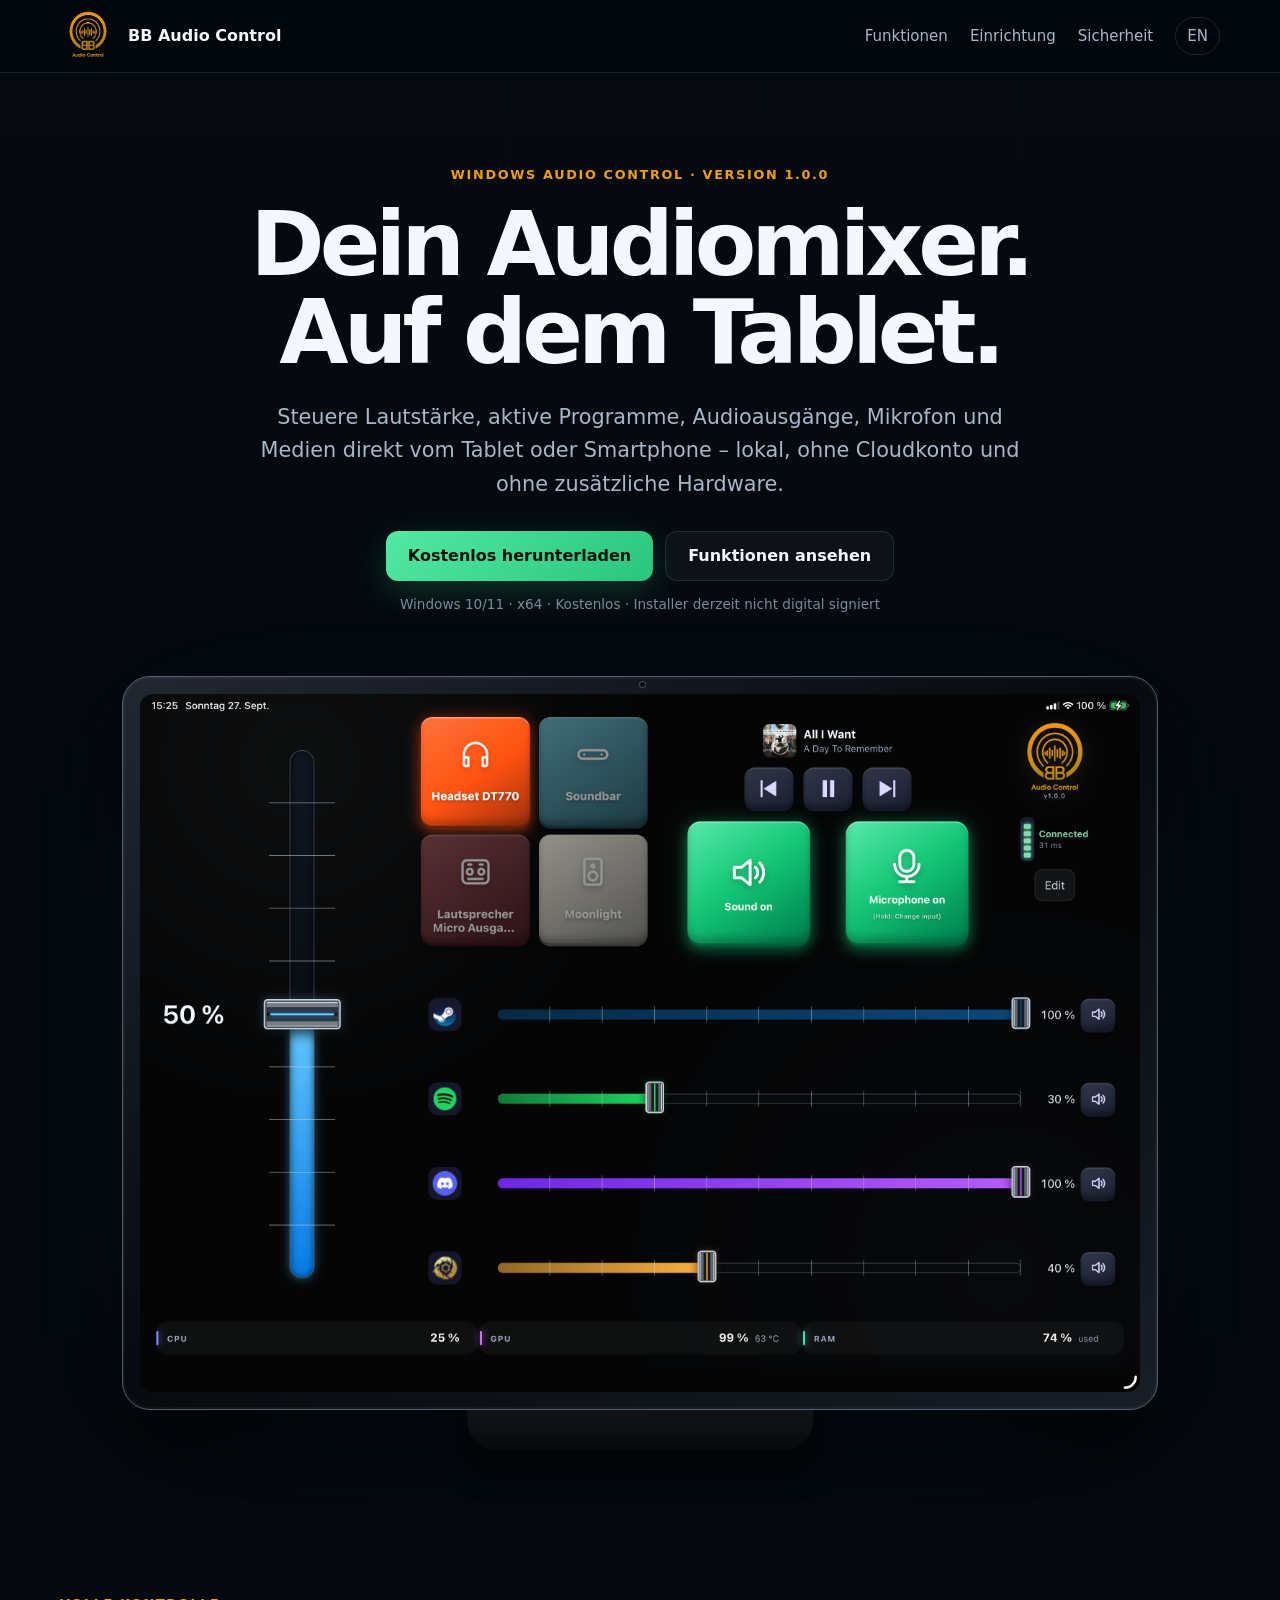
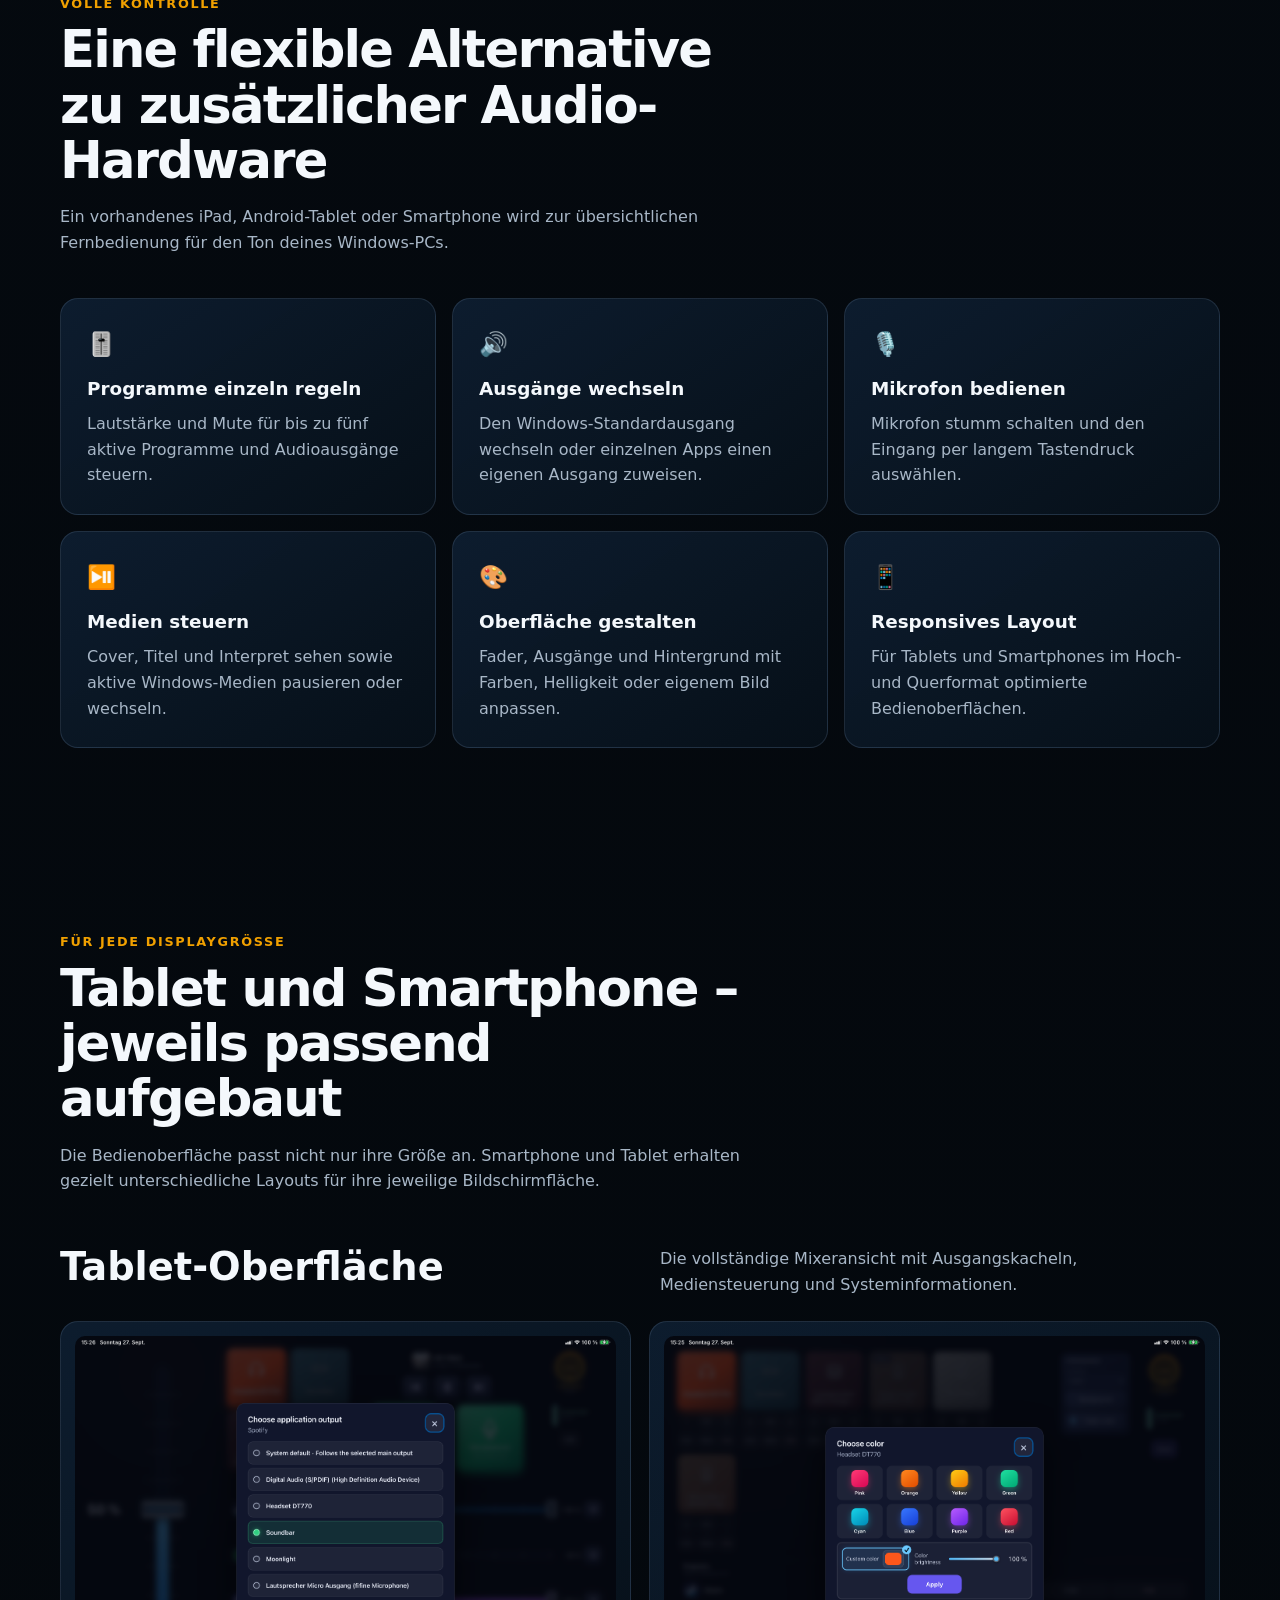
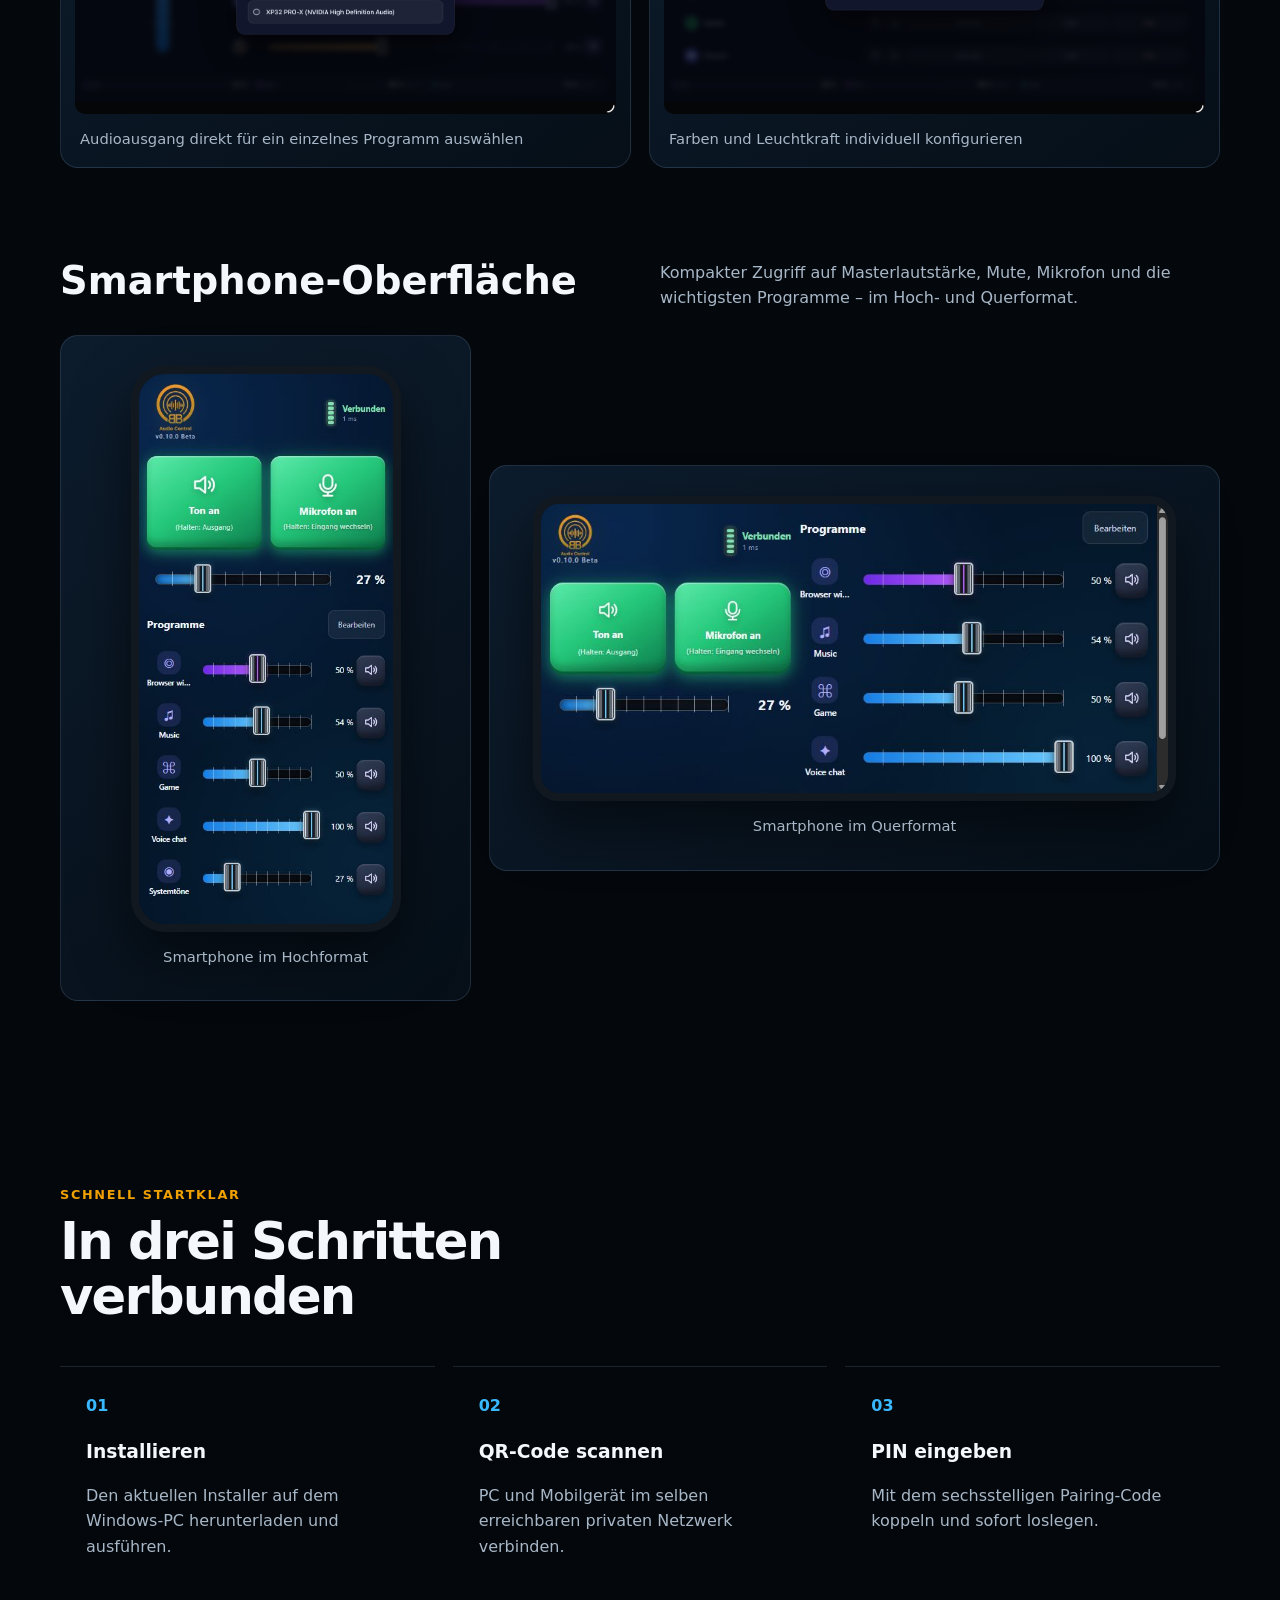
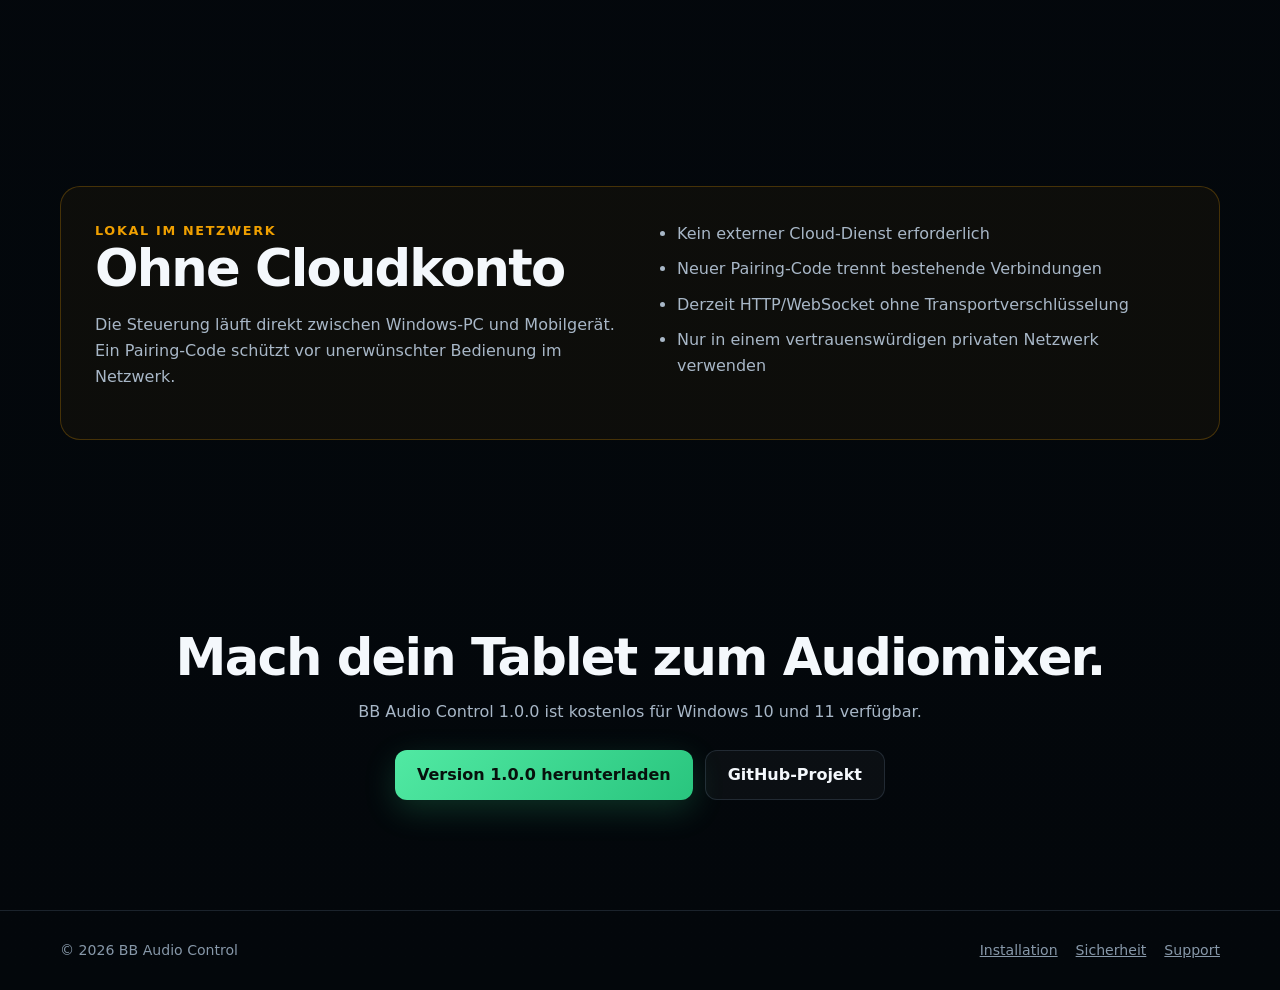
==== docs/index.html @ 9d0d14d2 "Add files via upload" ====
<!doctype html>
<html lang="de">
<head>
  <meta charset="utf-8">
  <meta name="viewport" content="width=device-width, initial-scale=1">
  <title>BB Audio Control – Windows Audio-Mixer für Tablet & Smartphone</title>
  <meta name="description" content="BB Audio Control macht Tablet und Smartphone zum lokalen Windows-Audiomixer: Lautstärke, Programme, Audioausgänge, Mikrofon und Medien steuern.">
  <meta name="theme-color" content="#03070b">
  <link rel="canonical" href="https://macson17.github.io/BB-Audio-Control/">
  <link rel="alternate" hreflang="de" href="https://macson17.github.io/BB-Audio-Control/">
  <link rel="alternate" hreflang="en" href="https://macson17.github.io/BB-Audio-Control/en/">
  <link rel="stylesheet" href="styles.css">
  <link rel="icon" href="assets/logo.png">
  <meta property="og:title" content="BB Audio Control">
  <meta property="og:description" content="Dein Windows-Audiomischpult auf Tablet und Smartphone.">
  <meta property="og:type" content="website">
  <meta property="og:url" content="https://macson17.github.io/BB-Audio-Control/">
  <meta property="og:image" content="https://macson17.github.io/BB-Audio-Control/assets/dashboard.png">
  <script type="application/ld+json">{"@context":"https://schema.org","@type":"SoftwareApplication","name":"BB Audio Control","applicationCategory":"MultimediaApplication","operatingSystem":"Windows 10, Windows 11","softwareVersion":"1.0.0","downloadUrl":"https://github.com/macson17/BB-Audio-Control/releases/tag/v1.0.0","image":"https://macson17.github.io/BB-Audio-Control/assets/dashboard.png","description":"Lokaler Windows-Audiomixer für Tablet und Smartphone.","offers":{"@type":"Offer","price":"0","priceCurrency":"EUR"}}</script>
</head>
<body>
  <header class="site-header"><div class="wrap nav">
    <a class="brand" href="#top"><img src="assets/logo.png" alt=""><span>BB Audio Control</span></a>
    <nav class="nav-links" aria-label="Hauptnavigation"><a href="#funktionen">Funktionen</a><a href="#start">Einrichtung</a><a href="#sicherheit">Sicherheit</a><a href="en/" class="language" lang="en">EN</a></nav>
  </div></header>
  <main id="top">
    <section class="hero"><div class="wrap">
      <div class="eyebrow">Windows Audio Control · Version 1.0.0</div>
      <h1>Dein Audiomixer. Auf dem Tablet.</h1>
      <p class="lead">Steuere Lautstärke, aktive Programme, Audioausgänge, Mikrofon und Medien direkt vom Tablet oder Smartphone – lokal, ohne Cloudkonto und ohne zusätzliche Hardware.</p>
      <div class="actions"><a class="button button-primary" href="https://github.com/macson17/BB-Audio-Control/releases/tag/v1.0.0">Kostenlos herunterladen</a><a class="button button-secondary" href="#funktionen">Funktionen ansehen</a></div>
      <p class="microcopy">Windows 10/11 · x64 · Kostenlos · Installer derzeit nicht digital signiert</p>
      <div class="hero-shot"><div class="tablet-frame"><img src="assets/dashboard.png" alt="BB Audio Control Dashboard auf einem Tablet" width="2778" height="1940"></div><div class="tablet-stand" aria-hidden="true"></div></div>
    </div></section>

    <section class="section" id="funktionen"><div class="wrap">
      <div class="section-head"><div class="eyebrow">Volle Kontrolle</div><h2>Eine flexible Alternative zu zusätzlicher Audio-Hardware</h2><p>Ein vorhandenes iPad, Android-Tablet oder Smartphone wird zur übersichtlichen Fernbedienung für den Ton deines Windows-PCs.</p></div>
      <div class="grid">
        <article class="card"><div class="icon">🎚️</div><h3>Programme einzeln regeln</h3><p>Lautstärke und Mute für bis zu fünf aktive Programme und Audioausgänge steuern.</p></article>
        <article class="card"><div class="icon">🔊</div><h3>Ausgänge wechseln</h3><p>Den Windows-Standardausgang wechseln oder einzelnen Apps einen eigenen Ausgang zuweisen.</p></article>
        <article class="card"><div class="icon">🎙️</div><h3>Mikrofon bedienen</h3><p>Mikrofon stumm schalten und den Eingang per langem Tastendruck auswählen.</p></article>
        <article class="card"><div class="icon">⏯️</div><h3>Medien steuern</h3><p>Cover, Titel und Interpret sehen sowie aktive Windows-Medien pausieren oder wechseln.</p></article>
        <article class="card"><div class="icon">🎨</div><h3>Oberfläche gestalten</h3><p>Fader, Ausgänge und Hintergrund mit Farben, Helligkeit oder eigenem Bild anpassen.</p></article>
        <article class="card"><div class="icon">📱</div><h3>Responsives Layout</h3><p>Für Tablets und Smartphones im Hoch- und Querformat optimierte Bedienoberflächen.</p></article>
      </div>
    </div></section>

    <section class="section" id="ansichten"><div class="wrap">
      <div class="section-head"><div class="eyebrow">Für jede Displaygröße</div><h2>Tablet und Smartphone – jeweils passend aufgebaut</h2><p>Die Bedienoberfläche passt nicht nur ihre Größe an. Smartphone und Tablet erhalten gezielt unterschiedliche Layouts für ihre jeweilige Bildschirmfläche.</p></div>
      <div class="device-section">
        <div class="device-heading"><h3>Tablet-Oberfläche</h3><p>Die vollständige Mixeransicht mit Ausgangskacheln, Mediensteuerung und Systeminformationen.</p></div>
        <div class="device-gallery">
          <figure class="device-card"><img src="assets/app-output.png" alt="Audioausgang eines Programms in der Tablet-Oberfläche auswählen" loading="lazy"><figcaption>Audioausgang direkt für ein einzelnes Programm auswählen</figcaption></figure>
          <figure class="device-card"><img src="assets/color-picker.png" alt="Farben in der Tablet-Oberfläche anpassen" loading="lazy"><figcaption>Farben und Leuchtkraft individuell konfigurieren</figcaption></figure>
        </div>
      </div>
      <div class="device-section">
        <div class="device-heading"><h3>Smartphone-Oberfläche</h3><p>Kompakter Zugriff auf Masterlautstärke, Mute, Mikrofon und die wichtigsten Programme – im Hoch- und Querformat.</p></div>
        <div class="device-gallery phone-gallery">
          <figure class="device-card phone-device"><img src="assets/phone.png" alt="BB Audio Control auf einem Smartphone im Hochformat" loading="lazy"><figcaption>Smartphone im Hochformat</figcaption></figure>
          <figure class="device-card phone-device landscape"><img src="assets/phone-landscape.png" alt="BB Audio Control auf einem Smartphone im Querformat" loading="lazy"><figcaption>Smartphone im Querformat</figcaption></figure>
        </div>
      </div>
    </div></section>

    <section class="section" id="start"><div class="wrap">
      <div class="section-head"><div class="eyebrow">Schnell startklar</div><h2>In drei Schritten verbunden</h2></div>
      <div class="steps">
        <article class="step"><h3>Installieren</h3><p>Den aktuellen Installer auf dem Windows-PC herunterladen und ausführen.</p></article>
        <article class="step"><h3>QR-Code scannen</h3><p>PC und Mobilgerät im selben erreichbaren privaten Netzwerk verbinden.</p></article>
        <article class="step"><h3>PIN eingeben</h3><p>Mit dem sechsstelligen Pairing-Code koppeln und sofort loslegen.</p></article>
      </div>
    </div></section>

    <section class="section" id="sicherheit"><div class="wrap security">
      <div><div class="eyebrow">Lokal im Netzwerk</div><h2>Ohne Cloudkonto</h2><p>Die Steuerung läuft direkt zwischen Windows-PC und Mobilgerät. Ein Pairing-Code schützt vor unerwünschter Bedienung im Netzwerk.</p></div>
      <ul><li>Kein externer Cloud-Dienst erforderlich</li><li>Neuer Pairing-Code trennt bestehende Verbindungen</li><li>Derzeit HTTP/WebSocket ohne Transportverschlüsselung</li><li>Nur in einem vertrauenswürdigen privaten Netzwerk verwenden</li></ul>
    </div></section>

    <section class="cta"><div class="wrap"><h2>Mach dein Tablet zum Audiomixer.</h2><p>BB Audio Control 1.0.0 ist kostenlos für Windows 10 und 11 verfügbar.</p><div class="actions"><a class="button button-primary" href="https://github.com/macson17/BB-Audio-Control/releases/tag/v1.0.0">Version 1.0.0 herunterladen</a><a class="button button-secondary" href="https://github.com/macson17/BB-Audio-Control">GitHub-Projekt</a></div></div></section>
  </main>
  <footer><div class="wrap footer-row"><span>© 2026 BB Audio Control</span><div class="footer-links"><a href="https://github.com/macson17/BB-Audio-Control/blob/main/README-Installation-DE.md">Installation</a><a href="https://github.com/macson17/BB-Audio-Control/blob/main/SECURITY-DE.md">Sicherheit</a><a href="https://github.com/macson17/BB-Audio-Control/issues">Support</a></div></div></footer>
</body>
</html>
---- docs/styles.css ----
:root {
  color-scheme: dark;
  --bg: #03070b;
  --surface: #09131f;
  --surface-2: #0d1b2c;
  --line: rgba(148, 181, 214, .16);
  --text: #f4f8fc;
  --muted: #a8b7c7;
  --gold: #f0a000;
  --blue: #39b8ff;
  --green: #35d88c;
  --max: 1160px;
}

* { box-sizing: border-box; }
html { scroll-behavior: smooth; }
body {
  margin: 0;
  font-family: Inter, ui-sans-serif, system-ui, -apple-system, BlinkMacSystemFont, "Segoe UI", sans-serif;
  background:
    radial-gradient(circle at 50% -10%, rgba(24, 112, 178, .22), transparent 38rem),
    linear-gradient(180deg, #050a10 0%, var(--bg) 100%);
  color: var(--text);
  line-height: 1.6;
}
a { color: inherit; }
img { display: block; max-width: 100%; }
.wrap { width: min(var(--max), calc(100% - 40px)); margin: auto; }

.site-header {
  position: sticky;
  top: 0;
  z-index: 10;
  border-bottom: 1px solid var(--line);
  background: rgba(3, 7, 11, .86);
  backdrop-filter: blur(18px);
}
.nav { min-height: 72px; display: flex; align-items: center; justify-content: space-between; gap: 24px; }
.brand { display: inline-flex; align-items: center; gap: 12px; text-decoration: none; font-weight: 800; }
.brand img { width: 56px; height: 56px; object-fit: contain; }
.nav-links { display: flex; align-items: center; gap: 22px; }
.nav-links a { color: var(--muted); text-decoration: none; font-size: .94rem; }
.nav-links a:hover { color: var(--text); }
.language { border: 1px solid var(--line); border-radius: 999px; padding: 6px 11px; }

.hero { padding: 92px 0 48px; text-align: center; overflow: hidden; }
.eyebrow { color: var(--gold); font-size: .8rem; font-weight: 800; letter-spacing: .13em; text-transform: uppercase; }
h1 { max-width: 900px; margin: 16px auto; font-size: clamp(2.7rem, 7vw, 5.8rem); line-height: .98; letter-spacing: -.055em; }
.lead { max-width: 760px; margin: 24px auto 30px; color: var(--muted); font-size: clamp(1.08rem, 2vw, 1.3rem); }
.actions { display: flex; justify-content: center; flex-wrap: wrap; gap: 12px; }
.button { display: inline-flex; align-items: center; justify-content: center; min-height: 50px; padding: 0 22px; border-radius: 12px; text-decoration: none; font-weight: 750; }
.button-primary { color: #07110c; background: linear-gradient(135deg, #51e9a3, #29c57e); box-shadow: 0 10px 32px rgba(53, 216, 140, .2); }
.button-secondary { border: 1px solid var(--line); background: rgba(255,255,255,.035); }
.microcopy { margin: 13px 0 0; color: #788a9c; font-size: .85rem; }

.hero-shot { position: relative; margin: 60px auto 0; max-width: 1080px; padding: 0 22px 44px; }
.hero-shot::before { content: ""; position: absolute; inset: 15% 10%; background: rgba(32, 157, 255, .24); filter: blur(80px); }
.tablet-frame {
  position: relative;
  z-index: 1;
  padding: 17px;
  border: 1px solid #526070;
  border-radius: 28px;
  background: linear-gradient(145deg, #202832, #070a0e 48%, #171e26);
  box-shadow: 0 38px 85px rgba(0,0,0,.62), inset 0 0 0 2px rgba(255,255,255,.035);
}
.tablet-frame::before {
  content: "";
  position: absolute;
  top: 5px;
  left: 50%;
  width: 5px;
  height: 5px;
  border-radius: 50%;
  background: #0a0d11;
  box-shadow: 0 0 0 1px rgba(104,130,155,.5);
}
.tablet-frame img { width: 100%; height: auto; border-radius: 13px; }
.tablet-stand {
  position: absolute;
  z-index: 0;
  left: 50%;
  bottom: 4px;
  width: 32%;
  height: 48px;
  transform: translateX(-50%);
  border-radius: 8px 8px 30px 30px;
  background: linear-gradient(180deg, #252d36, #090c10);
  box-shadow: 0 18px 30px rgba(0,0,0,.5);
}

.section { padding: 92px 0; }
.section-head { max-width: 720px; margin-bottom: 42px; }
h2 { margin: 8px 0 14px; font-size: clamp(2rem, 4vw, 3.3rem); line-height: 1.08; letter-spacing: -.035em; }
.section-head p, .card p, .security p, .steps p { color: var(--muted); }
.grid { display: grid; grid-template-columns: repeat(3, 1fr); gap: 16px; }
.card { padding: 26px; border: 1px solid var(--line); border-radius: 18px; background: linear-gradient(145deg, rgba(15,32,52,.85), rgba(7,16,26,.88)); }
.card h3 { margin: 12px 0 8px; font-size: 1.15rem; }
.card p { margin: 0; }
.icon { font-size: 1.45rem; }

.device-section + .device-section { margin-top: 82px; }
.device-heading { display: flex; align-items: end; justify-content: space-between; gap: 24px; margin-bottom: 24px; }
.device-heading h3 { margin: 0; font-size: clamp(1.6rem, 3vw, 2.4rem); }
.device-heading p { max-width: 560px; margin: 0; color: var(--muted); }
.device-gallery { display: grid; grid-template-columns: repeat(2, 1fr); gap: 18px; }
.device-card { margin: 0; padding: 14px; border: 1px solid var(--line); border-radius: 18px; background: linear-gradient(145deg, rgba(15,32,52,.85), rgba(7,16,26,.88)); }
.device-card img { width: 100%; height: auto; border-radius: 10px; }
.device-card figcaption { padding: 13px 5px 2px; color: var(--muted); font-size: .92rem; }
.phone-gallery { grid-template-columns: .72fr 1.28fr; align-items: center; }
.phone-device { display: grid; place-items: center; min-height: 500px; padding: 30px; }
.phone-device img { width: min(270px, 82%); border: 8px solid #121820; border-radius: 34px; box-shadow: 0 25px 55px rgba(0,0,0,.5); }
.phone-device.landscape { min-height: 330px; }
.phone-device.landscape img { width: min(690px, 96%); border-radius: 26px; }

.steps { counter-reset: steps; display: grid; grid-template-columns: repeat(3,1fr); gap: 18px; }
.step { counter-increment: steps; padding: 26px; border-top: 1px solid var(--line); }
.step::before { content: "0" counter(steps); display: block; color: var(--blue); font-weight: 800; margin-bottom: 18px; }
.step h3 { margin: 0 0 8px; }

.security { display: grid; grid-template-columns: 1fr 1fr; gap: 34px; padding: 34px; border: 1px solid rgba(240,160,0,.25); border-radius: 20px; background: rgba(240,160,0,.045); }
.security h2 { margin-top: 0; }
.security ul { margin: 0; padding-left: 20px; color: var(--muted); }
.security li + li { margin-top: 10px; }

.cta { text-align: center; padding: 90px 0 110px; }
.cta p { color: var(--muted); margin: 0 auto 25px; }
footer { border-top: 1px solid var(--line); padding: 28px 0; color: #8798a9; font-size: .88rem; }
.footer-row { display: flex; justify-content: space-between; gap: 20px; flex-wrap: wrap; }
.footer-links { display: flex; gap: 18px; flex-wrap: wrap; }

@media (max-width: 820px) {
  .nav-links a:not(.language) { display: none; }
  .hero { padding-top: 65px; }
  .grid { grid-template-columns: 1fr 1fr; }
  .device-heading { align-items: start; flex-direction: column; }
  .device-gallery, .phone-gallery { grid-template-columns: 1fr; }
  .phone-device { min-height: auto; }
  .steps, .security { grid-template-columns: 1fr; }
}
@media (max-width: 560px) {
  .wrap { width: min(100% - 24px, var(--max)); }
  .brand span { display: none; }
  h1 { font-size: clamp(2.5rem, 14vw, 4rem); }
  .hero { padding-top: 52px; }
  .hero-shot { margin-top: 42px; }
  .hero-shot { padding-inline: 0; }
  .tablet-frame { padding: 8px; border-radius: 15px; }
  .tablet-frame img { border-radius: 7px; }
  .tablet-stand { height: 32px; }
  .section { padding: 68px 0; }
  .grid { grid-template-columns: 1fr; }
  .security { padding: 24px; }
}
@media (prefers-reduced-motion: reduce) { html { scroll-behavior: auto; } }
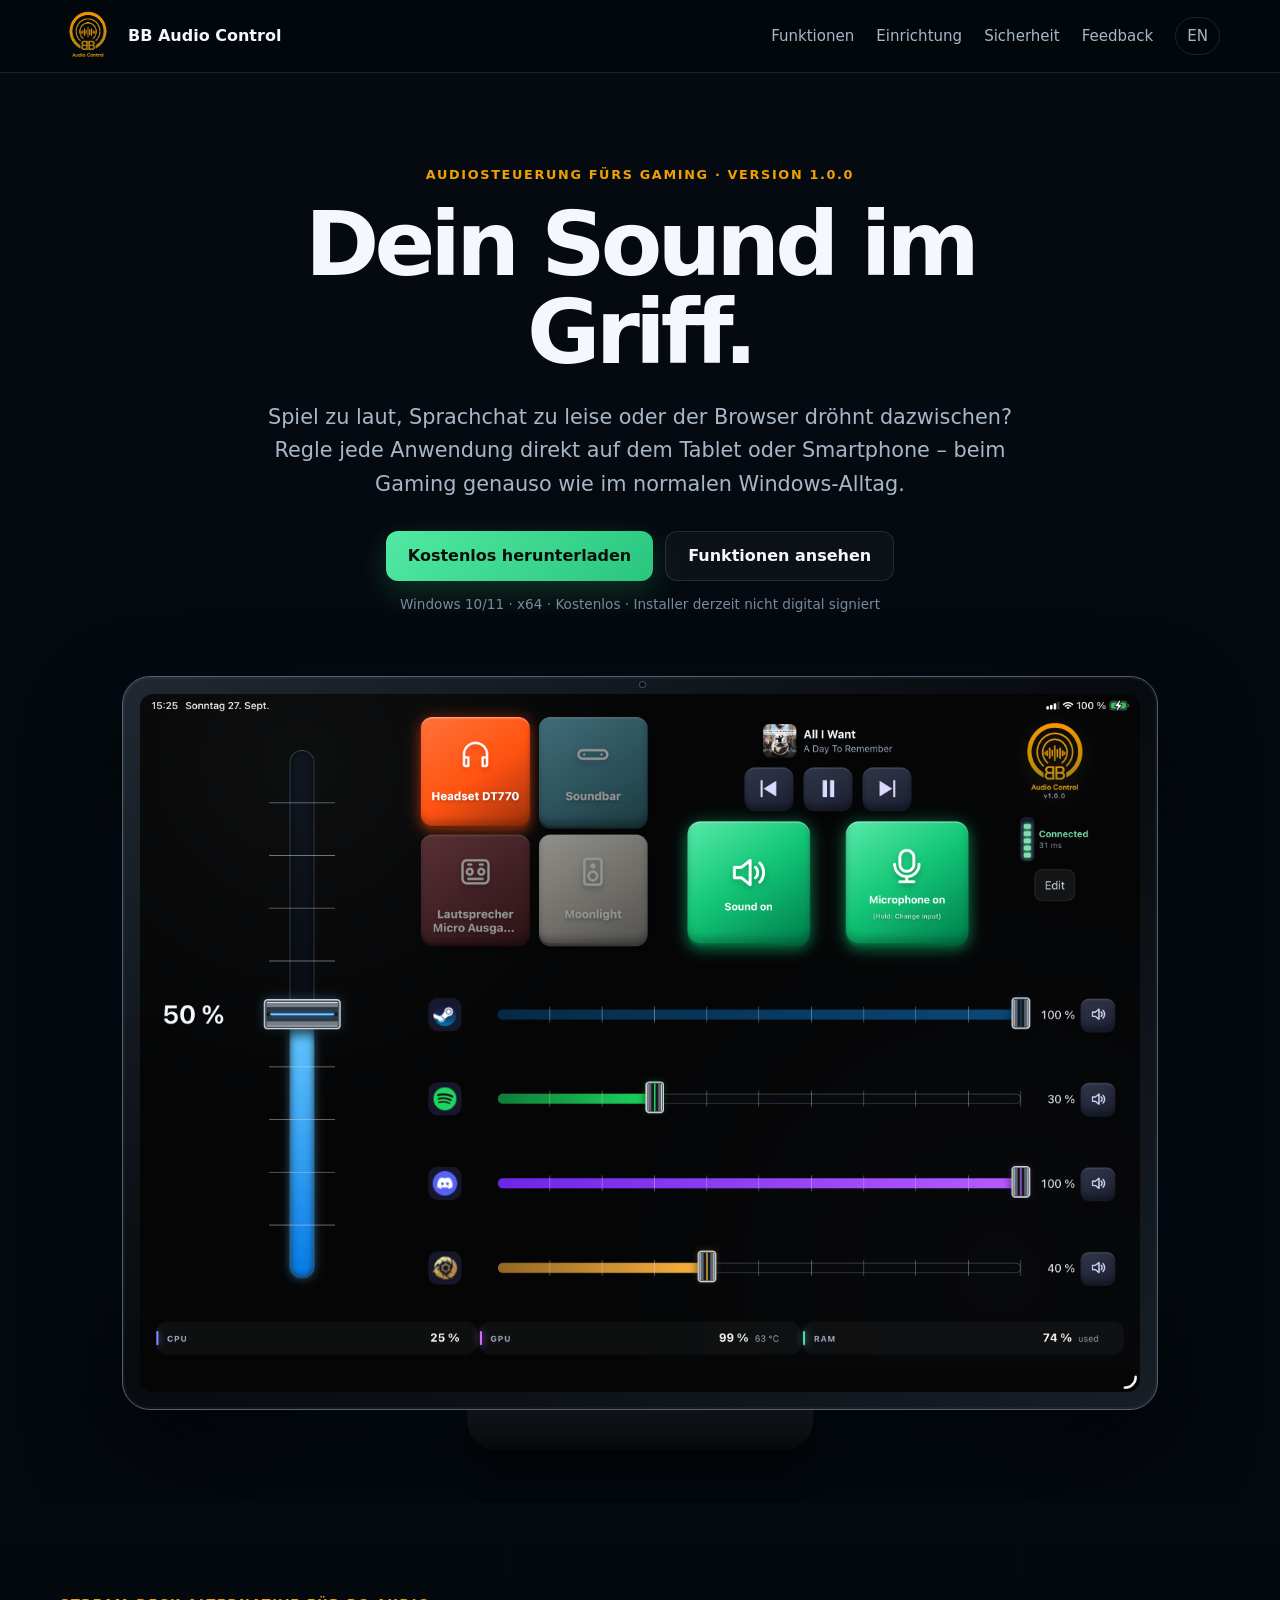
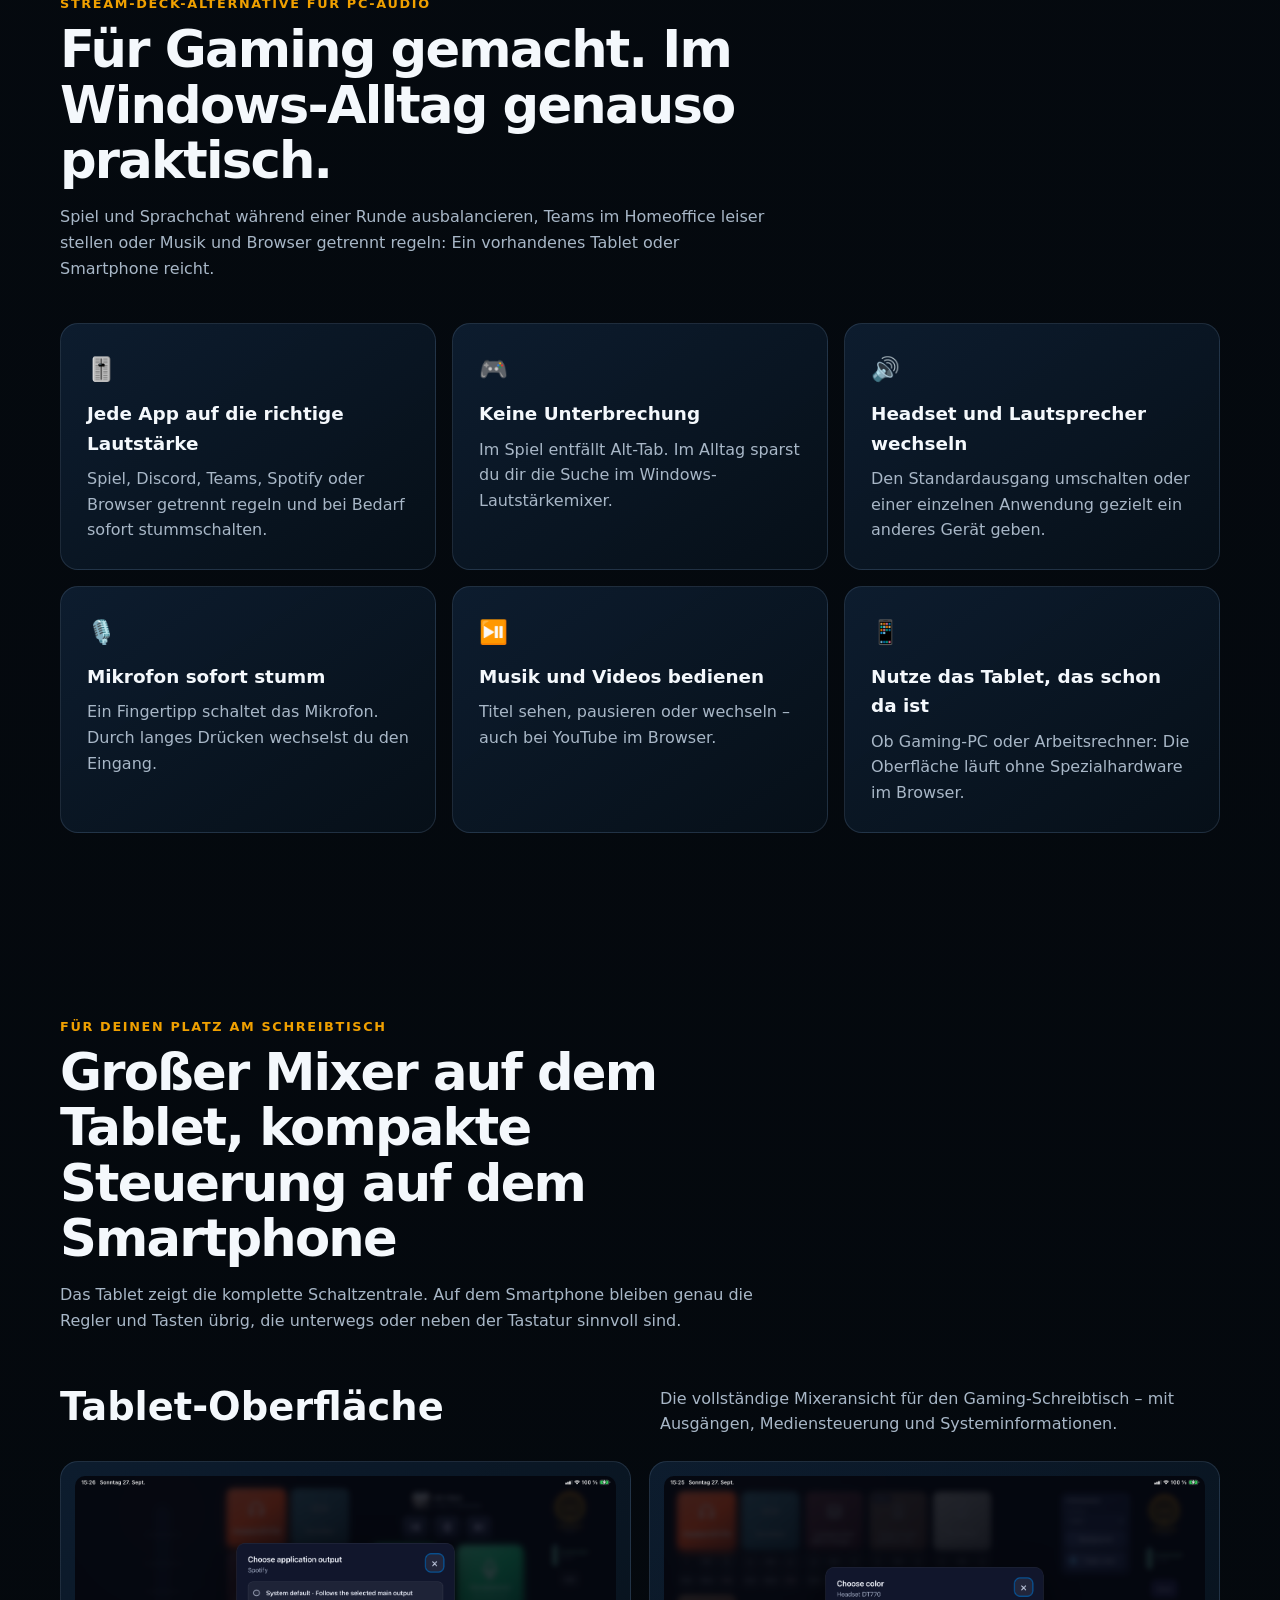
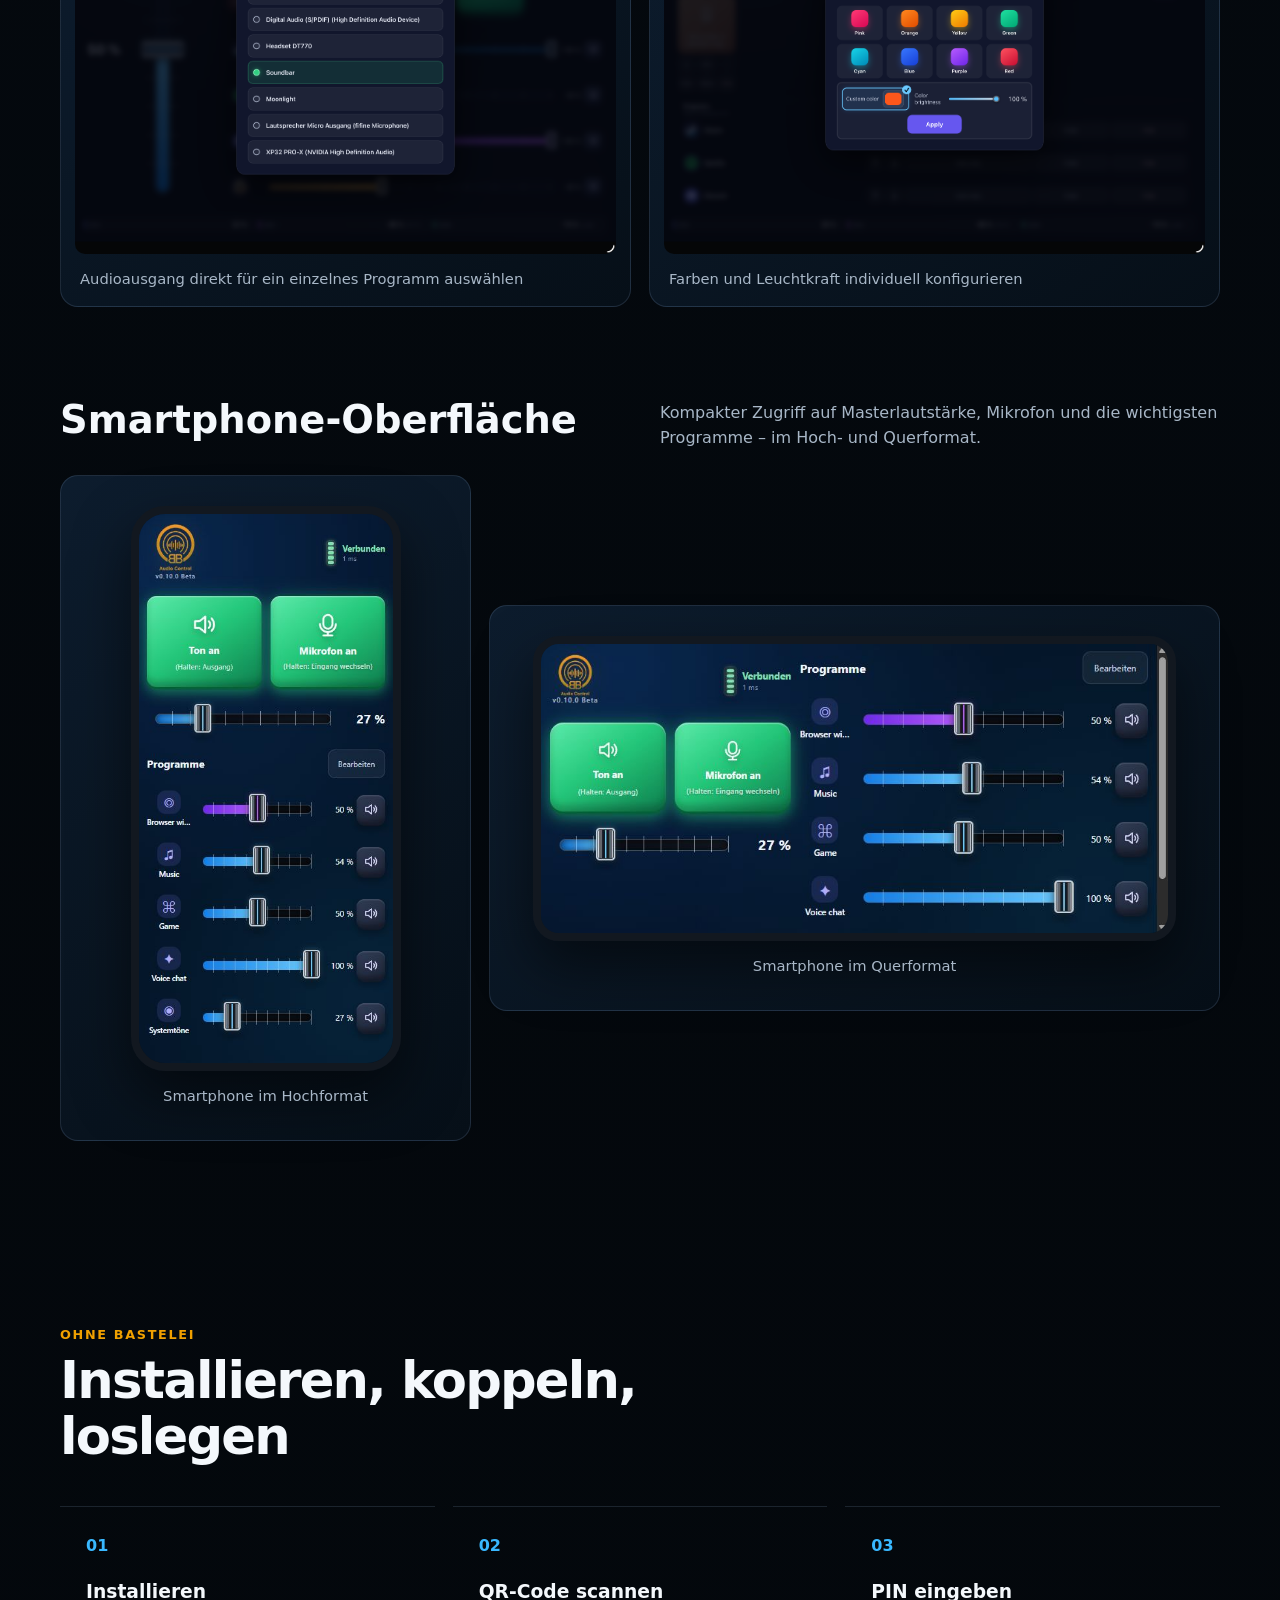
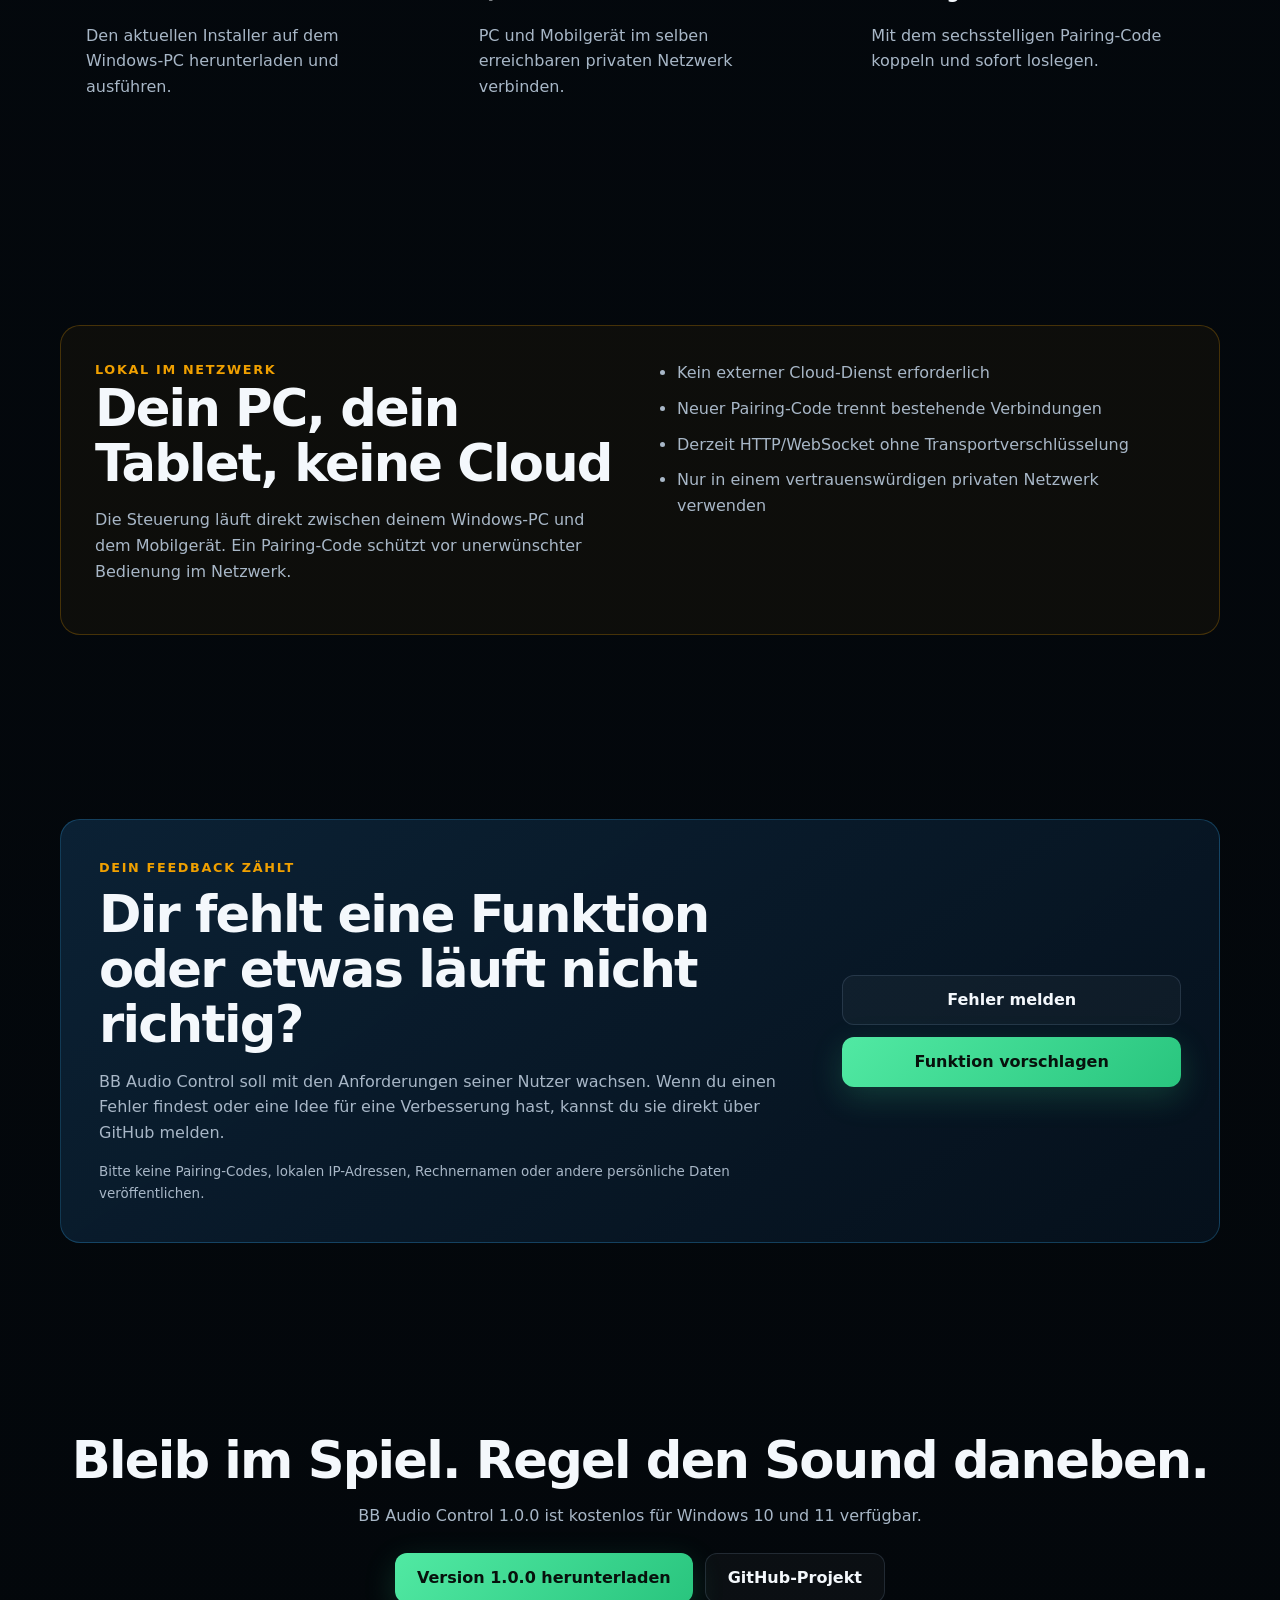
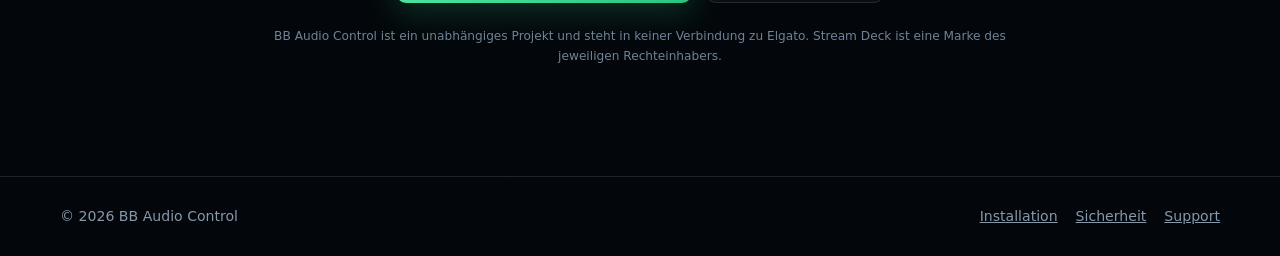
==== commit 189f887e: "Add files via upload" ====
--- a/docs/index.html
+++ b/docs/index.html
@@ -3,8 +3,8 @@
 <head>
   <meta charset="utf-8">
   <meta name="viewport" content="width=device-width, initial-scale=1">
-  <title>BB Audio Control – Windows Audio-Mixer für Tablet & Smartphone</title>
-  <meta name="description" content="BB Audio Control macht Tablet und Smartphone zum lokalen Windows-Audiomixer: Lautstärke, Programme, Audioausgänge, Mikrofon und Medien steuern.">
+  <title>BB Audio Control – Stream-Deck-Alternative für deinen PC-Sound</title>
+  <meta name="description" content="Regle Programme, Spiel, Sprachchat, Musik und Browser direkt vom Tablet oder Smartphone – als Stream-Deck-Alternative für Gaming und Windows-Alltag.">
   <meta name="theme-color" content="#03070b">
   <link rel="canonical" href="https://macson17.github.io/BB-Audio-Control/">
   <link rel="alternate" hreflang="de" href="https://macson17.github.io/BB-Audio-Control/">
@@ -12,50 +12,50 @@
   <link rel="stylesheet" href="styles.css">
   <link rel="icon" href="assets/logo.png">
   <meta property="og:title" content="BB Audio Control">
-  <meta property="og:description" content="Dein Windows-Audiomischpult auf Tablet und Smartphone.">
+  <meta property="og:description" content="Deine Stream-Deck-Alternative für PC-Sound – beim Gaming, im Homeoffice und im normalen Windows-Alltag.">
   <meta property="og:type" content="website">
   <meta property="og:url" content="https://macson17.github.io/BB-Audio-Control/">
   <meta property="og:image" content="https://macson17.github.io/BB-Audio-Control/assets/dashboard.png">
-  <script type="application/ld+json">{"@context":"https://schema.org","@type":"SoftwareApplication","name":"BB Audio Control","applicationCategory":"MultimediaApplication","operatingSystem":"Windows 10, Windows 11","softwareVersion":"1.0.0","downloadUrl":"https://github.com/macson17/BB-Audio-Control/releases/tag/v1.0.0","image":"https://macson17.github.io/BB-Audio-Control/assets/dashboard.png","description":"Lokaler Windows-Audiomixer für Tablet und Smartphone.","offers":{"@type":"Offer","price":"0","priceCurrency":"EUR"}}</script>
+  <script type="application/ld+json">{"@context":"https://schema.org","@type":"SoftwareApplication","name":"BB Audio Control","applicationCategory":"MultimediaApplication","operatingSystem":"Windows 10, Windows 11","softwareVersion":"1.0.0","downloadUrl":"https://github.com/macson17/BB-Audio-Control/releases/tag/v1.0.0","image":"https://macson17.github.io/BB-Audio-Control/assets/dashboard.png","description":"Stream-Deck-Alternative für die PC-Audiosteuerung beim Gaming, im Homeoffice und im Windows-Alltag. Regelt Programme, Audioausgänge, Mikrofon und Medien vom Tablet oder Smartphone.","offers":{"@type":"Offer","price":"0","priceCurrency":"EUR"}}</script>
 </head>
 <body>
   <header class="site-header"><div class="wrap nav">
     <a class="brand" href="#top"><img src="assets/logo.png" alt=""><span>BB Audio Control</span></a>
-    <nav class="nav-links" aria-label="Hauptnavigation"><a href="#funktionen">Funktionen</a><a href="#start">Einrichtung</a><a href="#sicherheit">Sicherheit</a><a href="en/" class="language" lang="en">EN</a></nav>
+    <nav class="nav-links" aria-label="Hauptnavigation"><a href="#funktionen">Funktionen</a><a href="#start">Einrichtung</a><a href="#sicherheit">Sicherheit</a><a href="#feedback">Feedback</a><a href="en/" class="language" lang="en">EN</a></nav>
   </div></header>
   <main id="top">
     <section class="hero"><div class="wrap">
-      <div class="eyebrow">Windows Audio Control · Version 1.0.0</div>
-      <h1>Dein Audiomixer. Auf dem Tablet.</h1>
-      <p class="lead">Steuere Lautstärke, aktive Programme, Audioausgänge, Mikrofon und Medien direkt vom Tablet oder Smartphone – lokal, ohne Cloudkonto und ohne zusätzliche Hardware.</p>
+      <div class="eyebrow">Audiosteuerung fürs Gaming · Version 1.0.0</div>
+      <h1>Dein Sound im Griff.</h1>
+      <p class="lead">Spiel zu laut, Sprachchat zu leise oder der Browser dröhnt dazwischen? Regle jede Anwendung direkt auf dem Tablet oder Smartphone – beim Gaming genauso wie im normalen Windows-Alltag.</p>
       <div class="actions"><a class="button button-primary" href="https://github.com/macson17/BB-Audio-Control/releases/tag/v1.0.0">Kostenlos herunterladen</a><a class="button button-secondary" href="#funktionen">Funktionen ansehen</a></div>
       <p class="microcopy">Windows 10/11 · x64 · Kostenlos · Installer derzeit nicht digital signiert</p>
       <div class="hero-shot"><div class="tablet-frame"><img src="assets/dashboard.png" alt="BB Audio Control Dashboard auf einem Tablet" width="2778" height="1940"></div><div class="tablet-stand" aria-hidden="true"></div></div>
     </div></section>
 
     <section class="section" id="funktionen"><div class="wrap">
-      <div class="section-head"><div class="eyebrow">Volle Kontrolle</div><h2>Eine flexible Alternative zu zusätzlicher Audio-Hardware</h2><p>Ein vorhandenes iPad, Android-Tablet oder Smartphone wird zur übersichtlichen Fernbedienung für den Ton deines Windows-PCs.</p></div>
+      <div class="section-head"><div class="eyebrow">Stream-Deck-Alternative für PC-Audio</div><h2>Für Gaming gemacht. Im Windows-Alltag genauso praktisch.</h2><p>Spiel und Sprachchat während einer Runde ausbalancieren, Teams im Homeoffice leiser stellen oder Musik und Browser getrennt regeln: Ein vorhandenes Tablet oder Smartphone reicht.</p></div>
       <div class="grid">
-        <article class="card"><div class="icon">🎚️</div><h3>Programme einzeln regeln</h3><p>Lautstärke und Mute für bis zu fünf aktive Programme und Audioausgänge steuern.</p></article>
-        <article class="card"><div class="icon">🔊</div><h3>Ausgänge wechseln</h3><p>Den Windows-Standardausgang wechseln oder einzelnen Apps einen eigenen Ausgang zuweisen.</p></article>
-        <article class="card"><div class="icon">🎙️</div><h3>Mikrofon bedienen</h3><p>Mikrofon stumm schalten und den Eingang per langem Tastendruck auswählen.</p></article>
-        <article class="card"><div class="icon">⏯️</div><h3>Medien steuern</h3><p>Cover, Titel und Interpret sehen sowie aktive Windows-Medien pausieren oder wechseln.</p></article>
-        <article class="card"><div class="icon">🎨</div><h3>Oberfläche gestalten</h3><p>Fader, Ausgänge und Hintergrund mit Farben, Helligkeit oder eigenem Bild anpassen.</p></article>
-        <article class="card"><div class="icon">📱</div><h3>Responsives Layout</h3><p>Für Tablets und Smartphones im Hoch- und Querformat optimierte Bedienoberflächen.</p></article>
+        <article class="card"><div class="icon">🎚️</div><h3>Jede App auf die richtige Lautstärke</h3><p>Spiel, Discord, Teams, Spotify oder Browser getrennt regeln und bei Bedarf sofort stummschalten.</p></article>
+        <article class="card"><div class="icon">🎮</div><h3>Keine Unterbrechung</h3><p>Im Spiel entfällt Alt-Tab. Im Alltag sparst du dir die Suche im Windows-Lautstärkemixer.</p></article>
+        <article class="card"><div class="icon">🔊</div><h3>Headset und Lautsprecher wechseln</h3><p>Den Standardausgang umschalten oder einer einzelnen Anwendung gezielt ein anderes Gerät geben.</p></article>
+        <article class="card"><div class="icon">🎙️</div><h3>Mikrofon sofort stumm</h3><p>Ein Fingertipp schaltet das Mikrofon. Durch langes Drücken wechselst du den Eingang.</p></article>
+        <article class="card"><div class="icon">⏯️</div><h3>Musik und Videos bedienen</h3><p>Titel sehen, pausieren oder wechseln – auch bei YouTube im Browser.</p></article>
+        <article class="card"><div class="icon">📱</div><h3>Nutze das Tablet, das schon da ist</h3><p>Ob Gaming-PC oder Arbeitsrechner: Die Oberfläche läuft ohne Spezialhardware im Browser.</p></article>
       </div>
     </div></section>
 
     <section class="section" id="ansichten"><div class="wrap">
-      <div class="section-head"><div class="eyebrow">Für jede Displaygröße</div><h2>Tablet und Smartphone – jeweils passend aufgebaut</h2><p>Die Bedienoberfläche passt nicht nur ihre Größe an. Smartphone und Tablet erhalten gezielt unterschiedliche Layouts für ihre jeweilige Bildschirmfläche.</p></div>
+      <div class="section-head"><div class="eyebrow">Für deinen Platz am Schreibtisch</div><h2>Großer Mixer auf dem Tablet, kompakte Steuerung auf dem Smartphone</h2><p>Das Tablet zeigt die komplette Schaltzentrale. Auf dem Smartphone bleiben genau die Regler und Tasten übrig, die unterwegs oder neben der Tastatur sinnvoll sind.</p></div>
       <div class="device-section">
-        <div class="device-heading"><h3>Tablet-Oberfläche</h3><p>Die vollständige Mixeransicht mit Ausgangskacheln, Mediensteuerung und Systeminformationen.</p></div>
+        <div class="device-heading"><h3>Tablet-Oberfläche</h3><p>Die vollständige Mixeransicht für den Gaming-Schreibtisch – mit Ausgängen, Mediensteuerung und Systeminformationen.</p></div>
         <div class="device-gallery">
           <figure class="device-card"><img src="assets/app-output.png" alt="Audioausgang eines Programms in der Tablet-Oberfläche auswählen" loading="lazy"><figcaption>Audioausgang direkt für ein einzelnes Programm auswählen</figcaption></figure>
           <figure class="device-card"><img src="assets/color-picker.png" alt="Farben in der Tablet-Oberfläche anpassen" loading="lazy"><figcaption>Farben und Leuchtkraft individuell konfigurieren</figcaption></figure>
         </div>
       </div>
       <div class="device-section">
-        <div class="device-heading"><h3>Smartphone-Oberfläche</h3><p>Kompakter Zugriff auf Masterlautstärke, Mute, Mikrofon und die wichtigsten Programme – im Hoch- und Querformat.</p></div>
+        <div class="device-heading"><h3>Smartphone-Oberfläche</h3><p>Kompakter Zugriff auf Masterlautstärke, Mikrofon und die wichtigsten Programme – im Hoch- und Querformat.</p></div>
         <div class="device-gallery phone-gallery">
           <figure class="device-card phone-device"><img src="assets/phone.png" alt="BB Audio Control auf einem Smartphone im Hochformat" loading="lazy"><figcaption>Smartphone im Hochformat</figcaption></figure>
           <figure class="device-card phone-device landscape"><img src="assets/phone-landscape.png" alt="BB Audio Control auf einem Smartphone im Querformat" loading="lazy"><figcaption>Smartphone im Querformat</figcaption></figure>
@@ -64,7 +64,7 @@
     </div></section>
 
     <section class="section" id="start"><div class="wrap">
-      <div class="section-head"><div class="eyebrow">Schnell startklar</div><h2>In drei Schritten verbunden</h2></div>
+      <div class="section-head"><div class="eyebrow">Ohne Bastelei</div><h2>Installieren, koppeln, loslegen</h2></div>
       <div class="steps">
         <article class="step"><h3>Installieren</h3><p>Den aktuellen Installer auf dem Windows-PC herunterladen und ausführen.</p></article>
         <article class="step"><h3>QR-Code scannen</h3><p>PC und Mobilgerät im selben erreichbaren privaten Netzwerk verbinden.</p></article>
@@ -73,11 +73,13 @@
     </div></section>
 
     <section class="section" id="sicherheit"><div class="wrap security">
-      <div><div class="eyebrow">Lokal im Netzwerk</div><h2>Ohne Cloudkonto</h2><p>Die Steuerung läuft direkt zwischen Windows-PC und Mobilgerät. Ein Pairing-Code schützt vor unerwünschter Bedienung im Netzwerk.</p></div>
+      <div><div class="eyebrow">Lokal im Netzwerk</div><h2>Dein PC, dein Tablet, keine Cloud</h2><p>Die Steuerung läuft direkt zwischen deinem Windows-PC und dem Mobilgerät. Ein Pairing-Code schützt vor unerwünschter Bedienung im Netzwerk.</p></div>
       <ul><li>Kein externer Cloud-Dienst erforderlich</li><li>Neuer Pairing-Code trennt bestehende Verbindungen</li><li>Derzeit HTTP/WebSocket ohne Transportverschlüsselung</li><li>Nur in einem vertrauenswürdigen privaten Netzwerk verwenden</li></ul>
     </div></section>
 
-    <section class="cta"><div class="wrap"><h2>Mach dein Tablet zum Audiomixer.</h2><p>BB Audio Control 1.0.0 ist kostenlos für Windows 10 und 11 verfügbar.</p><div class="actions"><a class="button button-primary" href="https://github.com/macson17/BB-Audio-Control/releases/tag/v1.0.0">Version 1.0.0 herunterladen</a><a class="button button-secondary" href="https://github.com/macson17/BB-Audio-Control">GitHub-Projekt</a></div></div></section>
+    <section class="section" id="feedback"><div class="wrap feedback-panel"><div><div class="eyebrow">Dein Feedback zählt</div><h2>Dir fehlt eine Funktion oder etwas läuft nicht richtig?</h2><p>BB Audio Control soll mit den Anforderungen seiner Nutzer wachsen. Wenn du einen Fehler findest oder eine Idee für eine Verbesserung hast, kannst du sie direkt über GitHub melden.</p><p class="feedback-note">Bitte keine Pairing-Codes, lokalen IP-Adressen, Rechnernamen oder andere persönliche Daten veröffentlichen.</p></div><div class="feedback-actions"><a class="button button-secondary" href="https://github.com/macson17/BB-Audio-Control/issues/new?template=bug_report_de.yml">Fehler melden</a><a class="button button-primary" href="https://github.com/macson17/BB-Audio-Control/issues/new?template=feature_request_de.yml">Funktion vorschlagen</a></div></div></section>
+
+    <section class="cta"><div class="wrap"><h2>Bleib im Spiel. Regel den Sound daneben.</h2><p>BB Audio Control 1.0.0 ist kostenlos für Windows 10 und 11 verfügbar.</p><div class="actions"><a class="button button-primary" href="https://github.com/macson17/BB-Audio-Control/releases/tag/v1.0.0">Version 1.0.0 herunterladen</a><a class="button button-secondary" href="https://github.com/macson17/BB-Audio-Control">GitHub-Projekt</a></div><p class="trademark-note">BB Audio Control ist ein unabhängiges Projekt und steht in keiner Verbindung zu Elgato. Stream Deck ist eine Marke des jeweiligen Rechteinhabers.</p></div></section>
   </main>
   <footer><div class="wrap footer-row"><span>© 2026 BB Audio Control</span><div class="footer-links"><a href="https://github.com/macson17/BB-Audio-Control/blob/main/README-Installation-DE.md">Installation</a><a href="https://github.com/macson17/BB-Audio-Control/blob/main/SECURITY-DE.md">Sicherheit</a><a href="https://github.com/macson17/BB-Audio-Control/issues">Support</a></div></div></footer>
 </body>
--- a/docs/styles.css
+++ b/docs/styles.css
@@ -123,8 +123,15 @@
 .security ul { margin: 0; padding-left: 20px; color: var(--muted); }
 .security li + li { margin-top: 10px; }
 
+.feedback-panel { display: grid; grid-template-columns: 1.35fr .65fr; gap: 40px; align-items: center; padding: 38px; border: 1px solid rgba(57,184,255,.24); border-radius: 20px; background: linear-gradient(145deg, rgba(13,38,61,.84), rgba(6,18,29,.9)); }
+.feedback-panel h2 { margin-top: 8px; }
+.feedback-panel p { color: var(--muted); }
+.feedback-note { margin-bottom: 0; font-size: .84rem; }
+.feedback-actions { display: grid; gap: 12px; }
+
 .cta { text-align: center; padding: 90px 0 110px; }
 .cta p { color: var(--muted); margin: 0 auto 25px; }
+.cta .trademark-note { max-width: 760px; margin-top: 24px; margin-bottom: 0; color: #708295; font-size: .76rem; }
 footer { border-top: 1px solid var(--line); padding: 28px 0; color: #8798a9; font-size: .88rem; }
 .footer-row { display: flex; justify-content: space-between; gap: 20px; flex-wrap: wrap; }
 .footer-links { display: flex; gap: 18px; flex-wrap: wrap; }
@@ -136,7 +143,7 @@
   .device-heading { align-items: start; flex-direction: column; }
   .device-gallery, .phone-gallery { grid-template-columns: 1fr; }
   .phone-device { min-height: auto; }
-  .steps, .security { grid-template-columns: 1fr; }
+  .steps, .security, .feedback-panel { grid-template-columns: 1fr; }
 }
 @media (max-width: 560px) {
   .wrap { width: min(100% - 24px, var(--max)); }
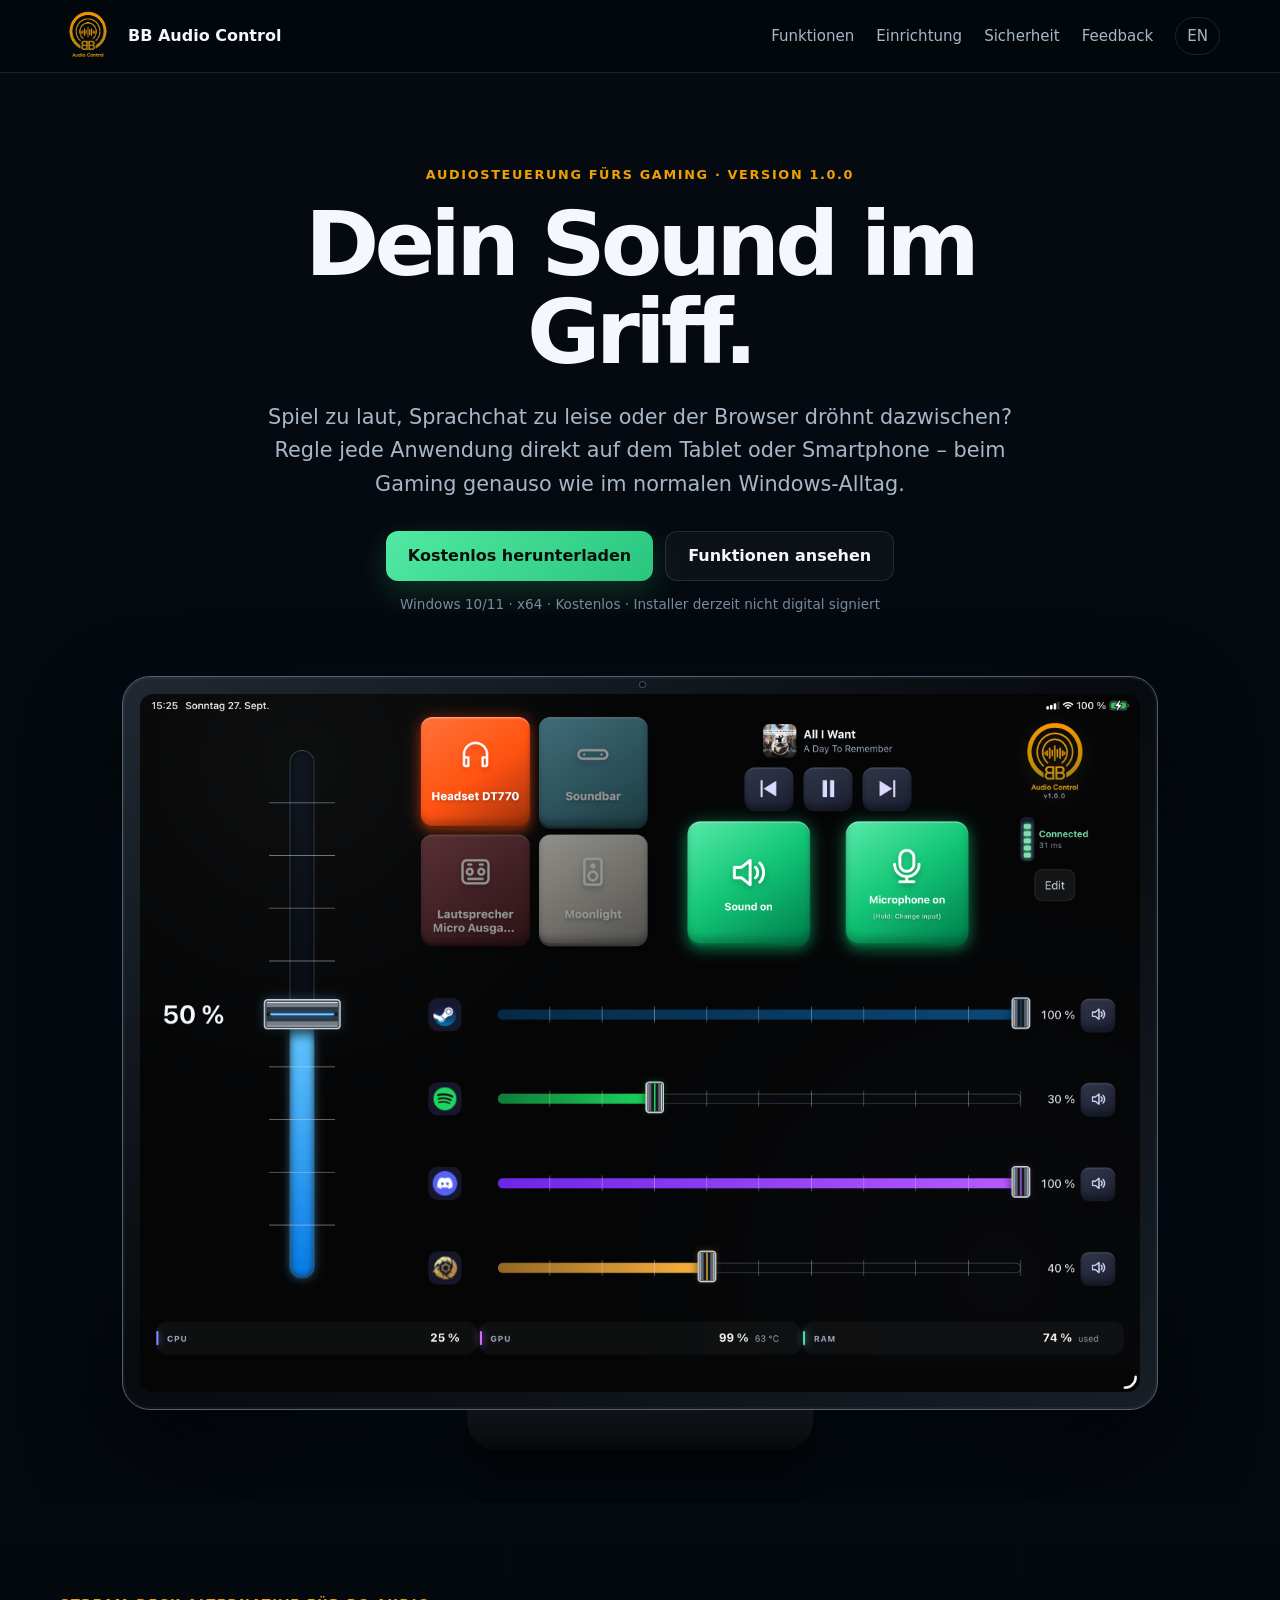
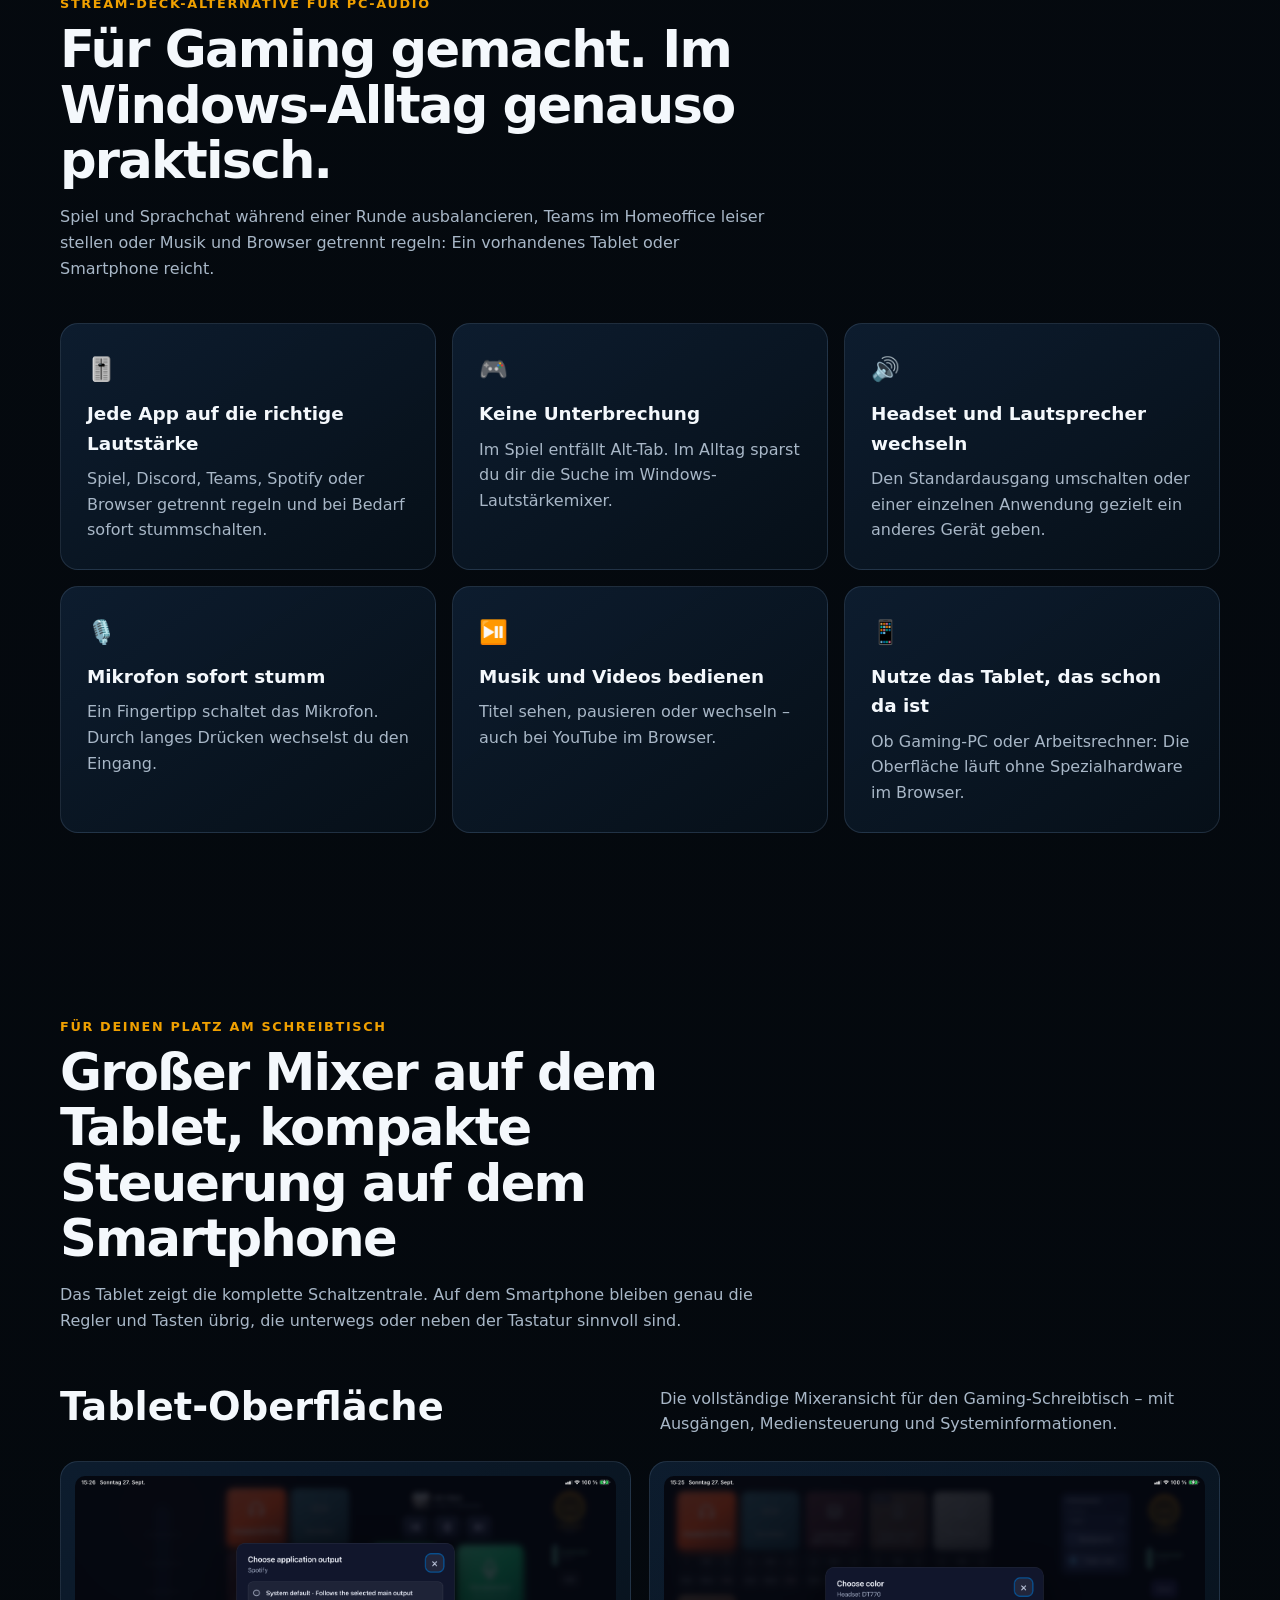
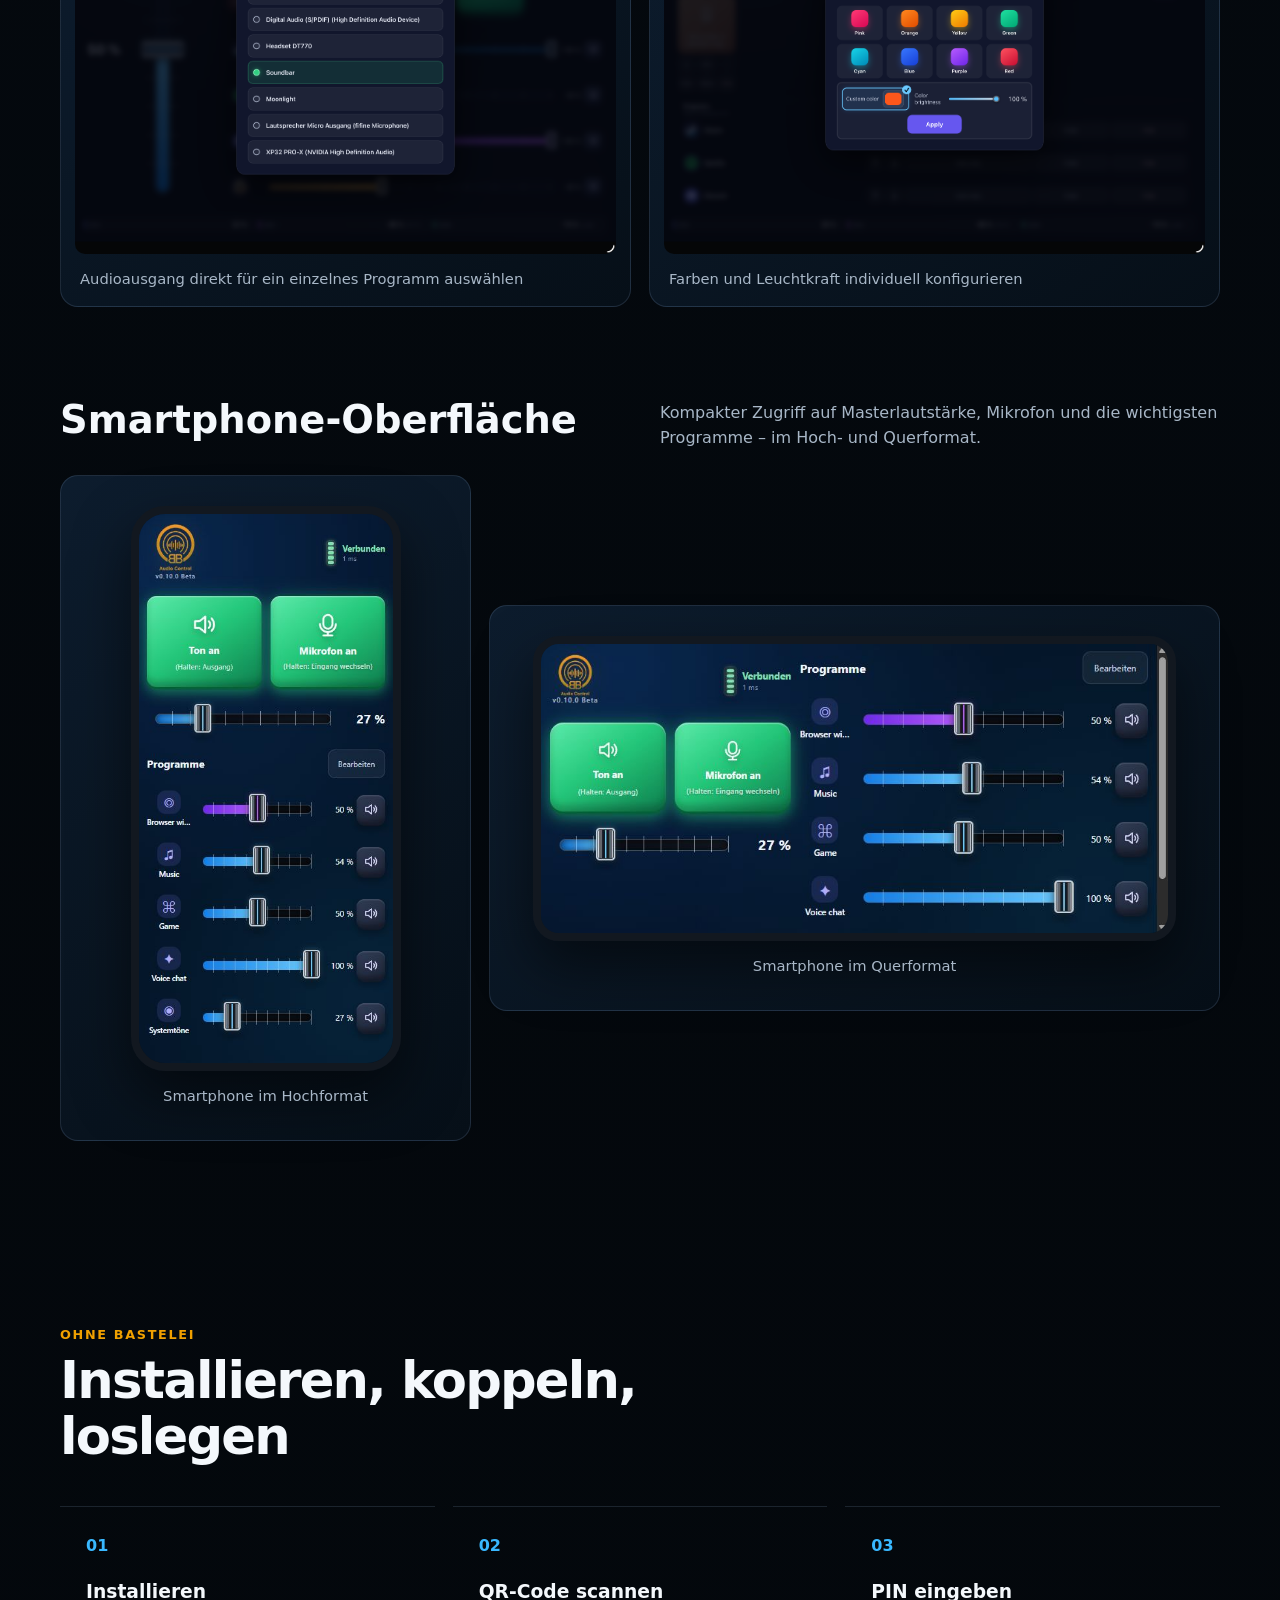
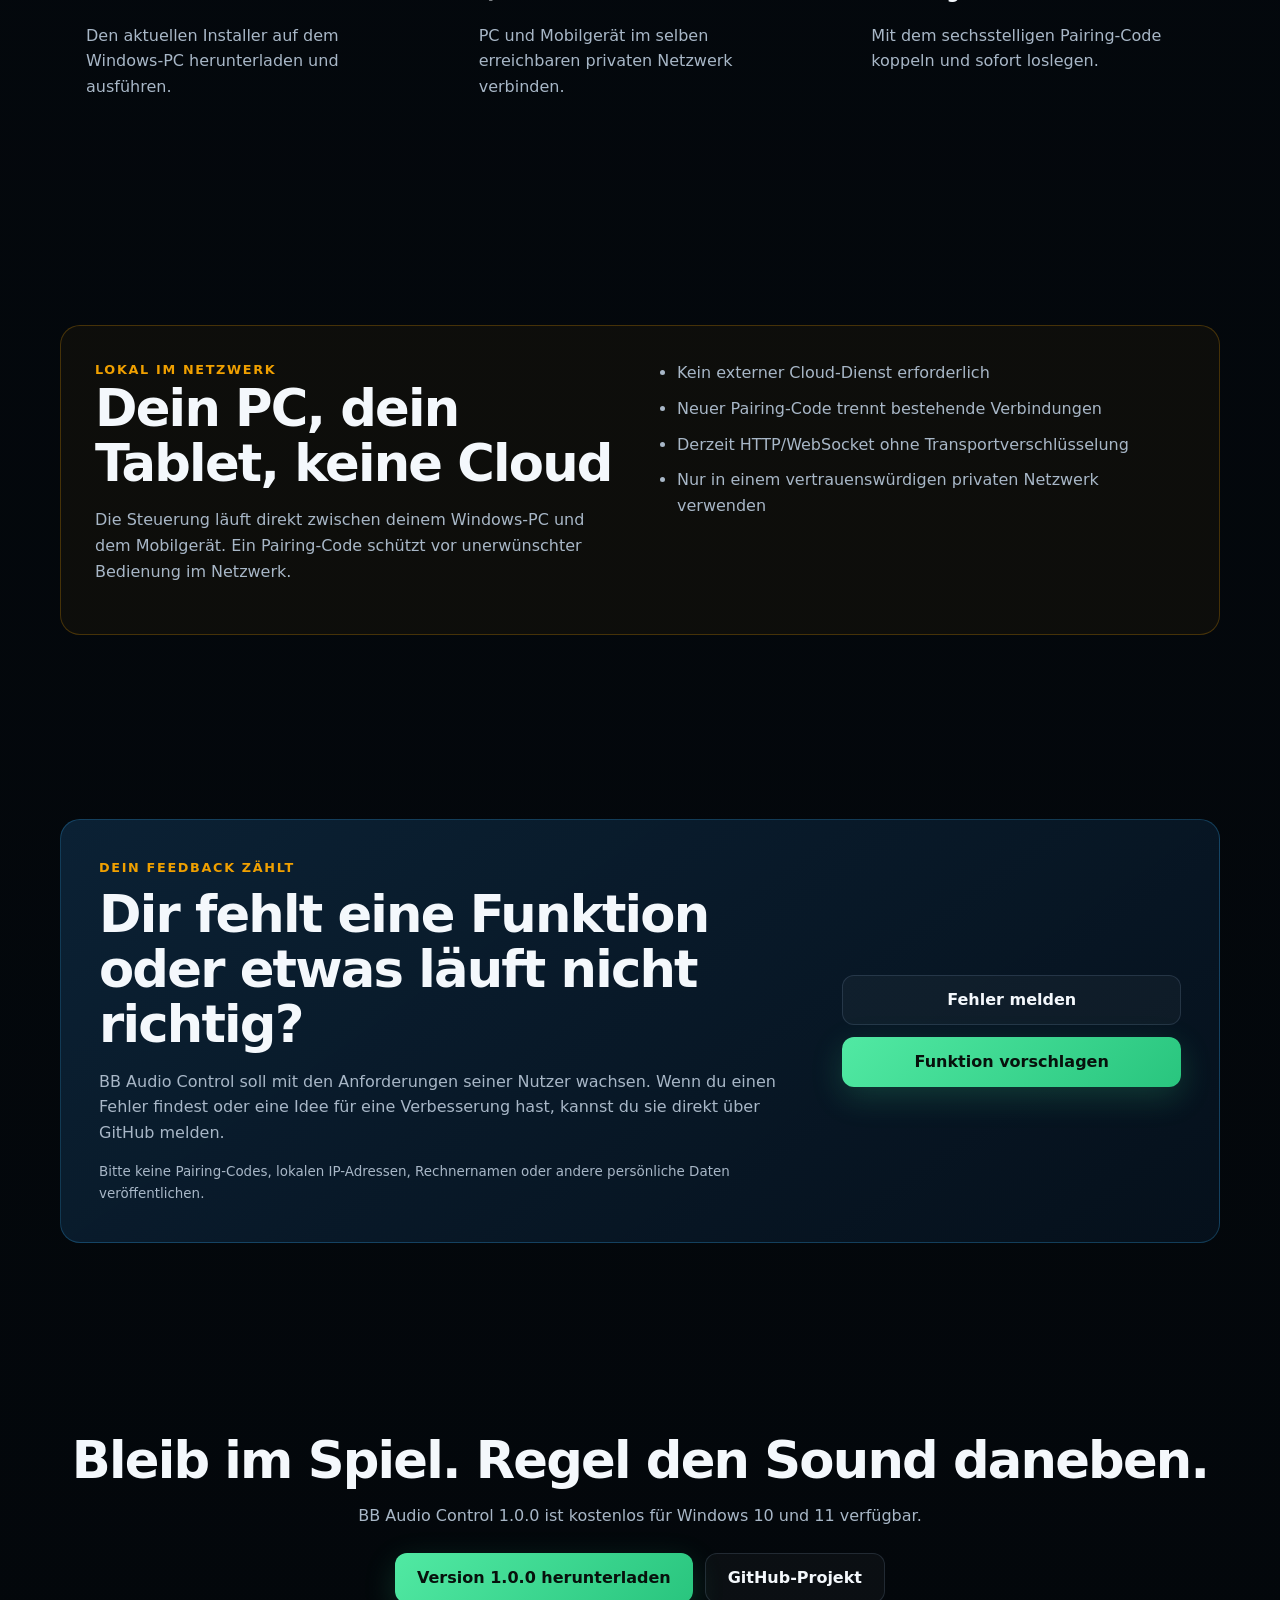
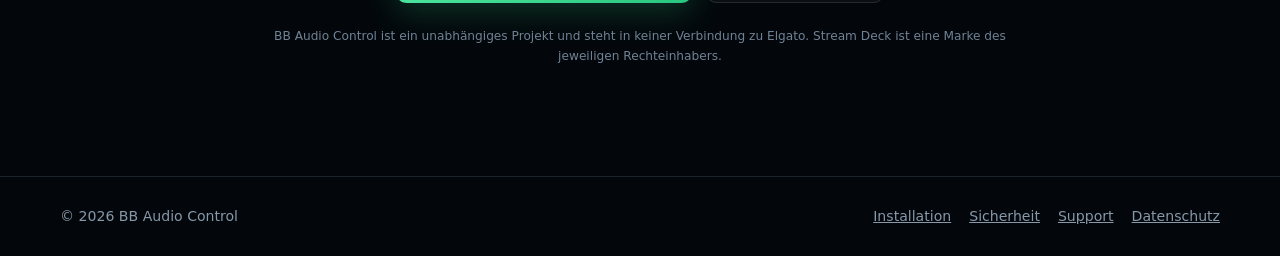
==== commit 295785c1: "Link privacy policy in German footer" ====
--- a/docs/index.html
+++ b/docs/index.html
@@ -81,6 +81,6 @@
 
     <section class="cta"><div class="wrap"><h2>Bleib im Spiel. Regel den Sound daneben.</h2><p>BB Audio Control 1.0.0 ist kostenlos für Windows 10 und 11 verfügbar.</p><div class="actions"><a class="button button-primary" href="https://github.com/macson17/BB-Audio-Control/releases/tag/v1.0.0">Version 1.0.0 herunterladen</a><a class="button button-secondary" href="https://github.com/macson17/BB-Audio-Control">GitHub-Projekt</a></div><p class="trademark-note">BB Audio Control ist ein unabhängiges Projekt und steht in keiner Verbindung zu Elgato. Stream Deck ist eine Marke des jeweiligen Rechteinhabers.</p></div></section>
   </main>
-  <footer><div class="wrap footer-row"><span>© 2026 BB Audio Control</span><div class="footer-links"><a href="https://github.com/macson17/BB-Audio-Control/blob/main/README-Installation-DE.md">Installation</a><a href="https://github.com/macson17/BB-Audio-Control/blob/main/SECURITY-DE.md">Sicherheit</a><a href="https://github.com/macson17/BB-Audio-Control/issues">Support</a></div></div></footer>
+  <footer><div class="wrap footer-row"><span>© 2026 BB Audio Control</span><div class="footer-links"><a href="https://github.com/macson17/BB-Audio-Control/blob/main/README-Installation-DE.md">Installation</a><a href="https://github.com/macson17/BB-Audio-Control/blob/main/SECURITY-DE.md">Sicherheit</a><a href="https://github.com/macson17/BB-Audio-Control/issues">Support</a><a href="privacy/">Datenschutz</a></div></div></footer>
 </body>
 </html>
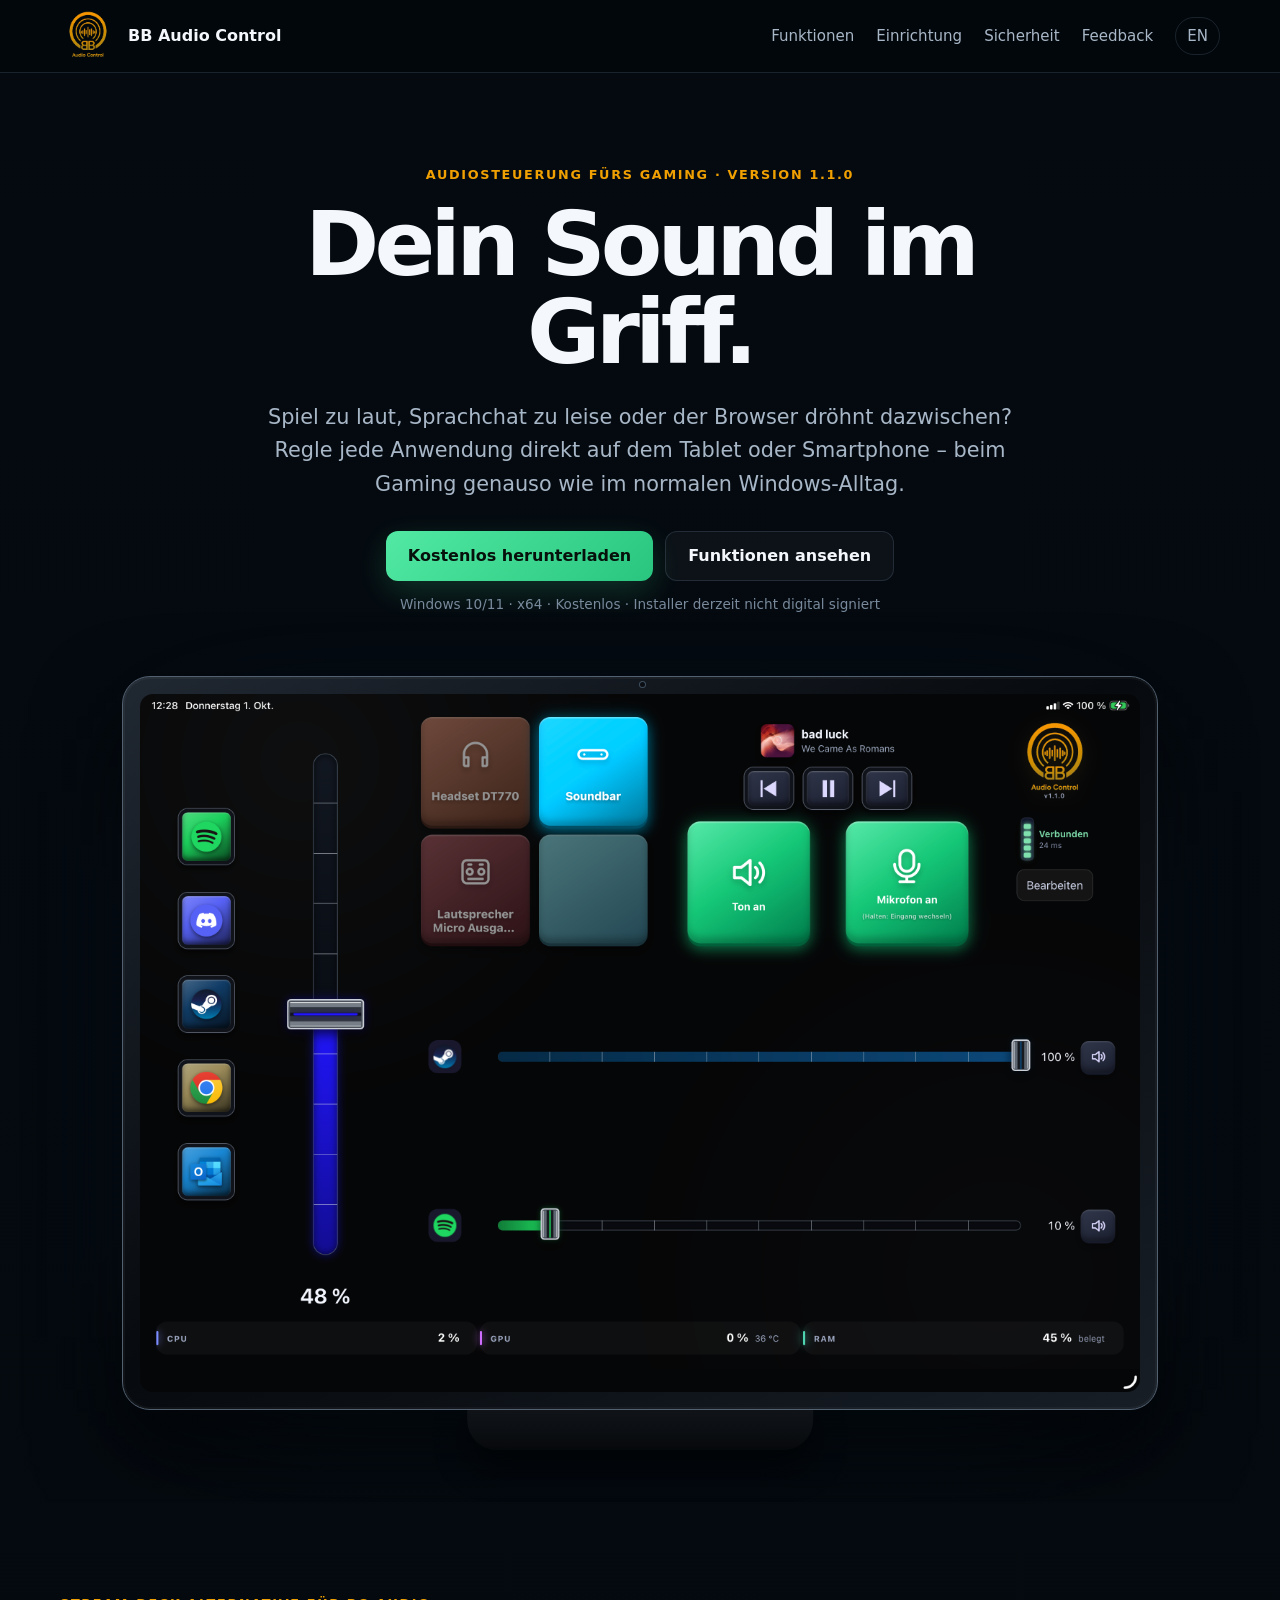
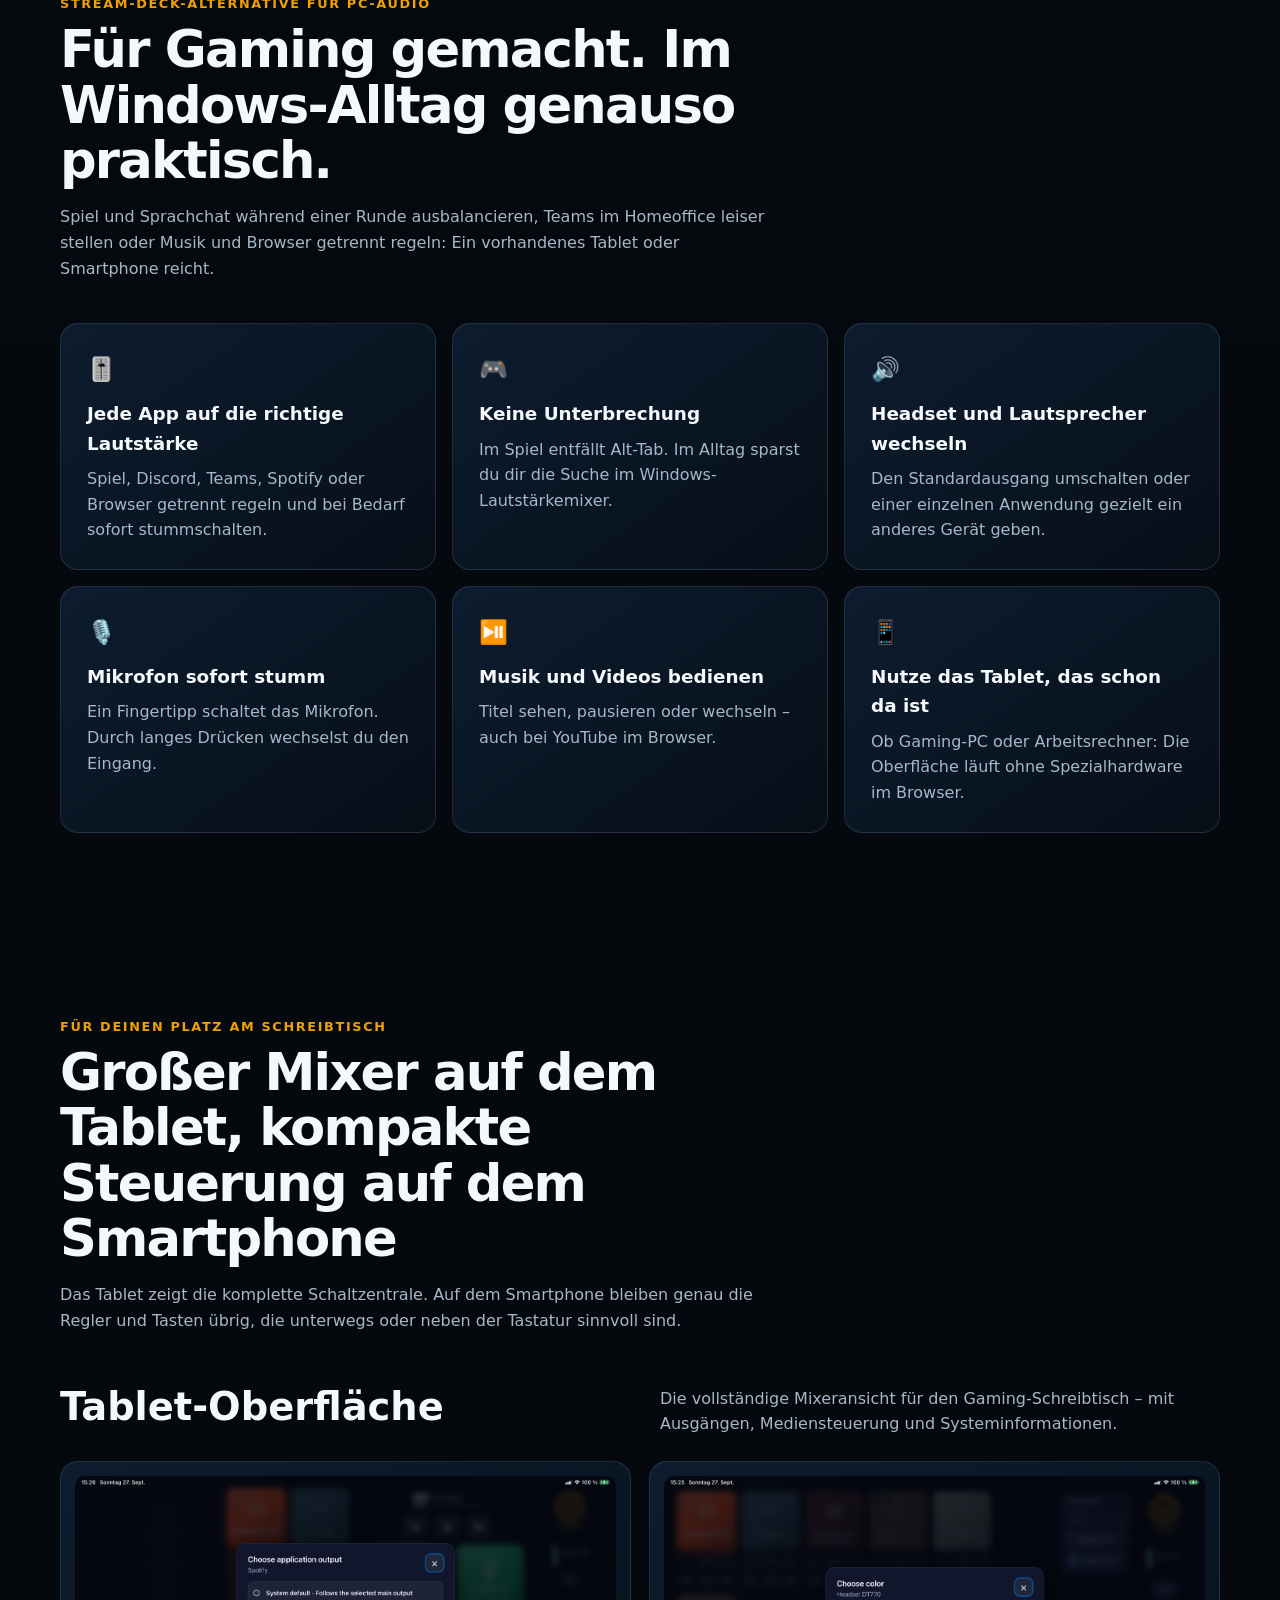
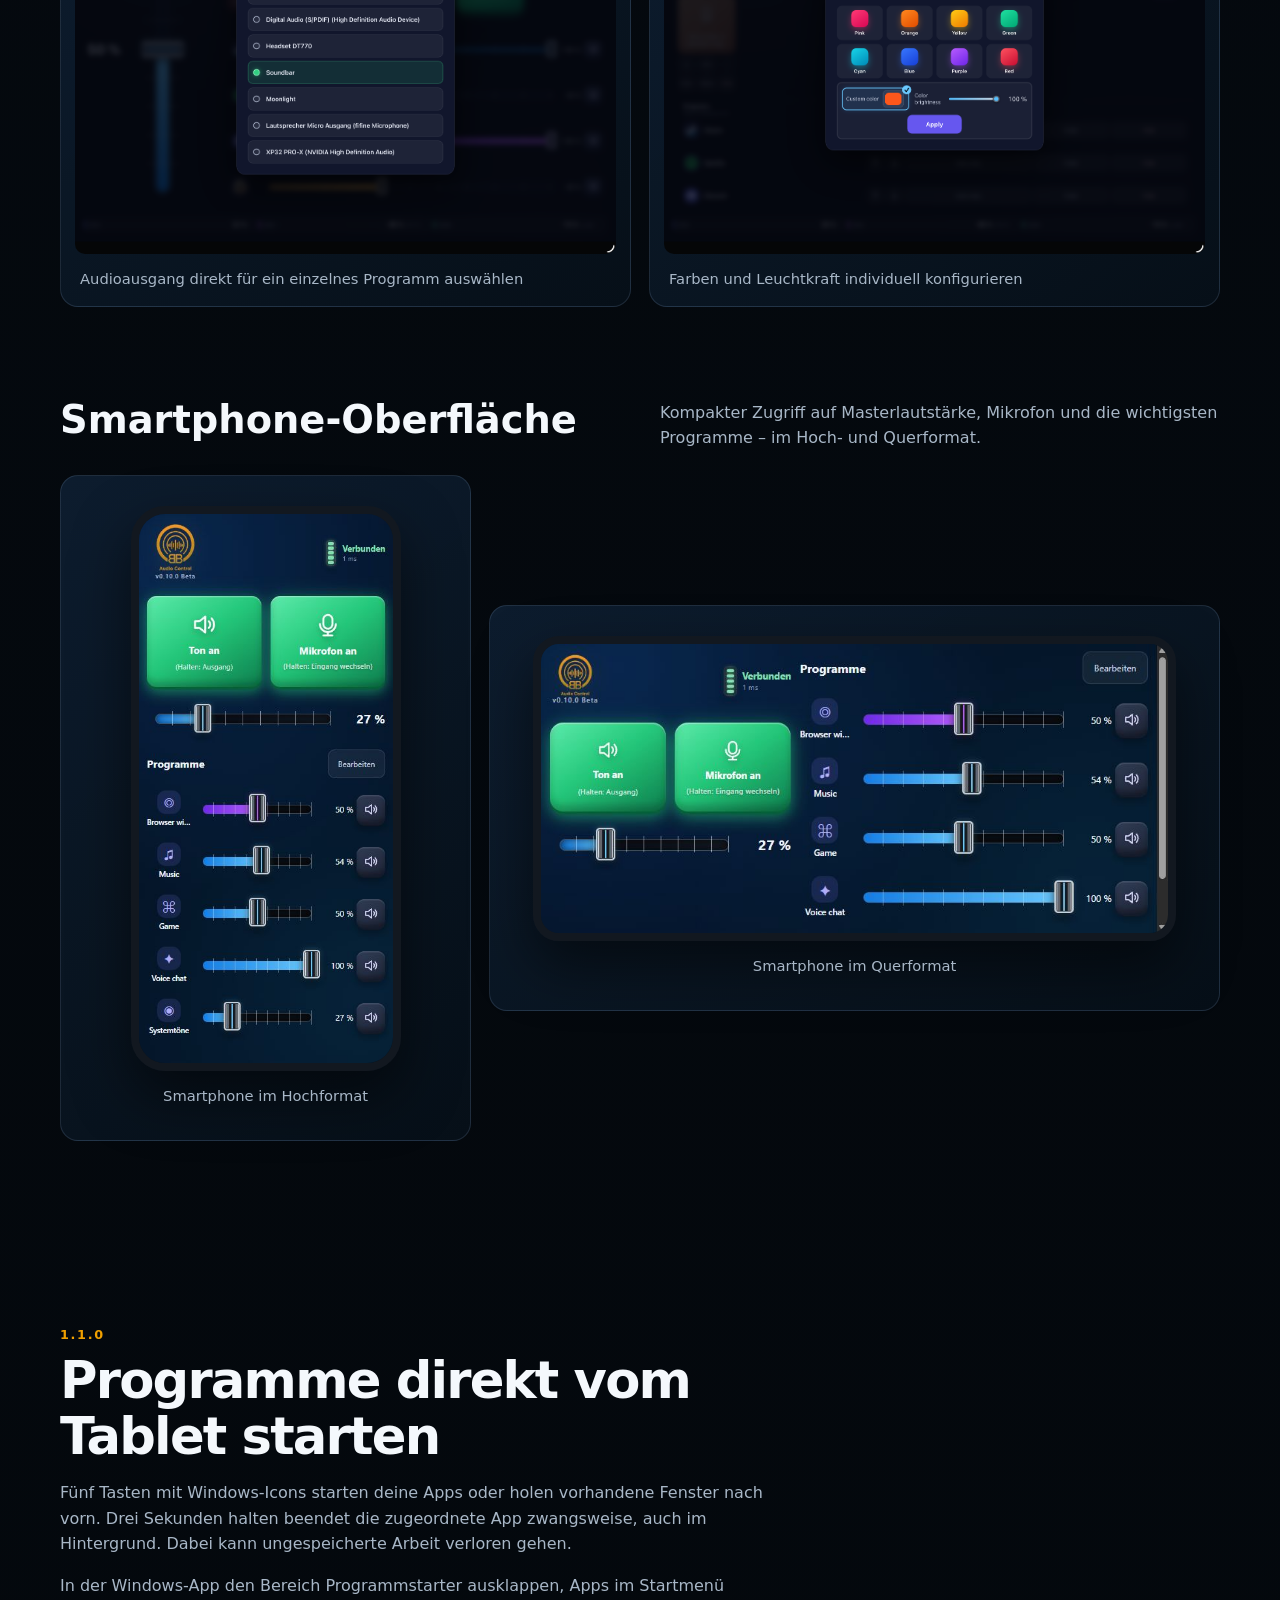
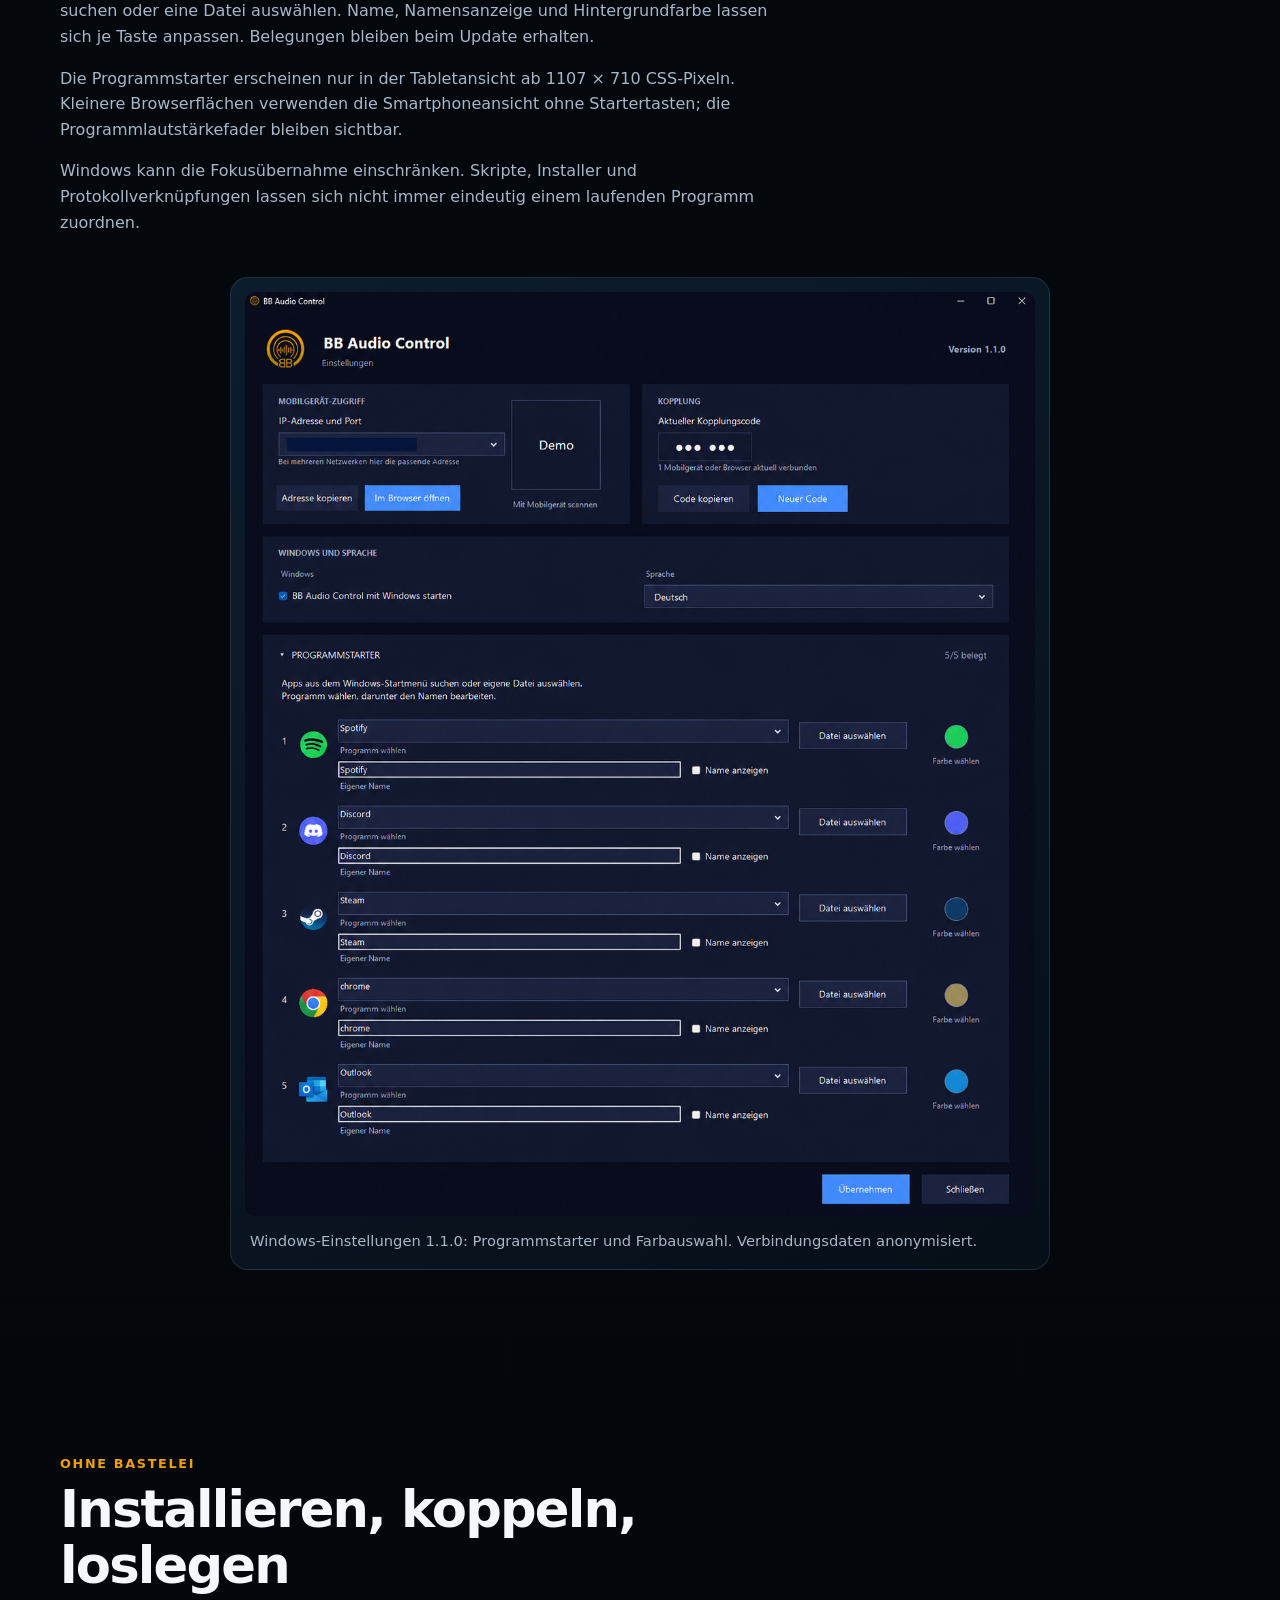
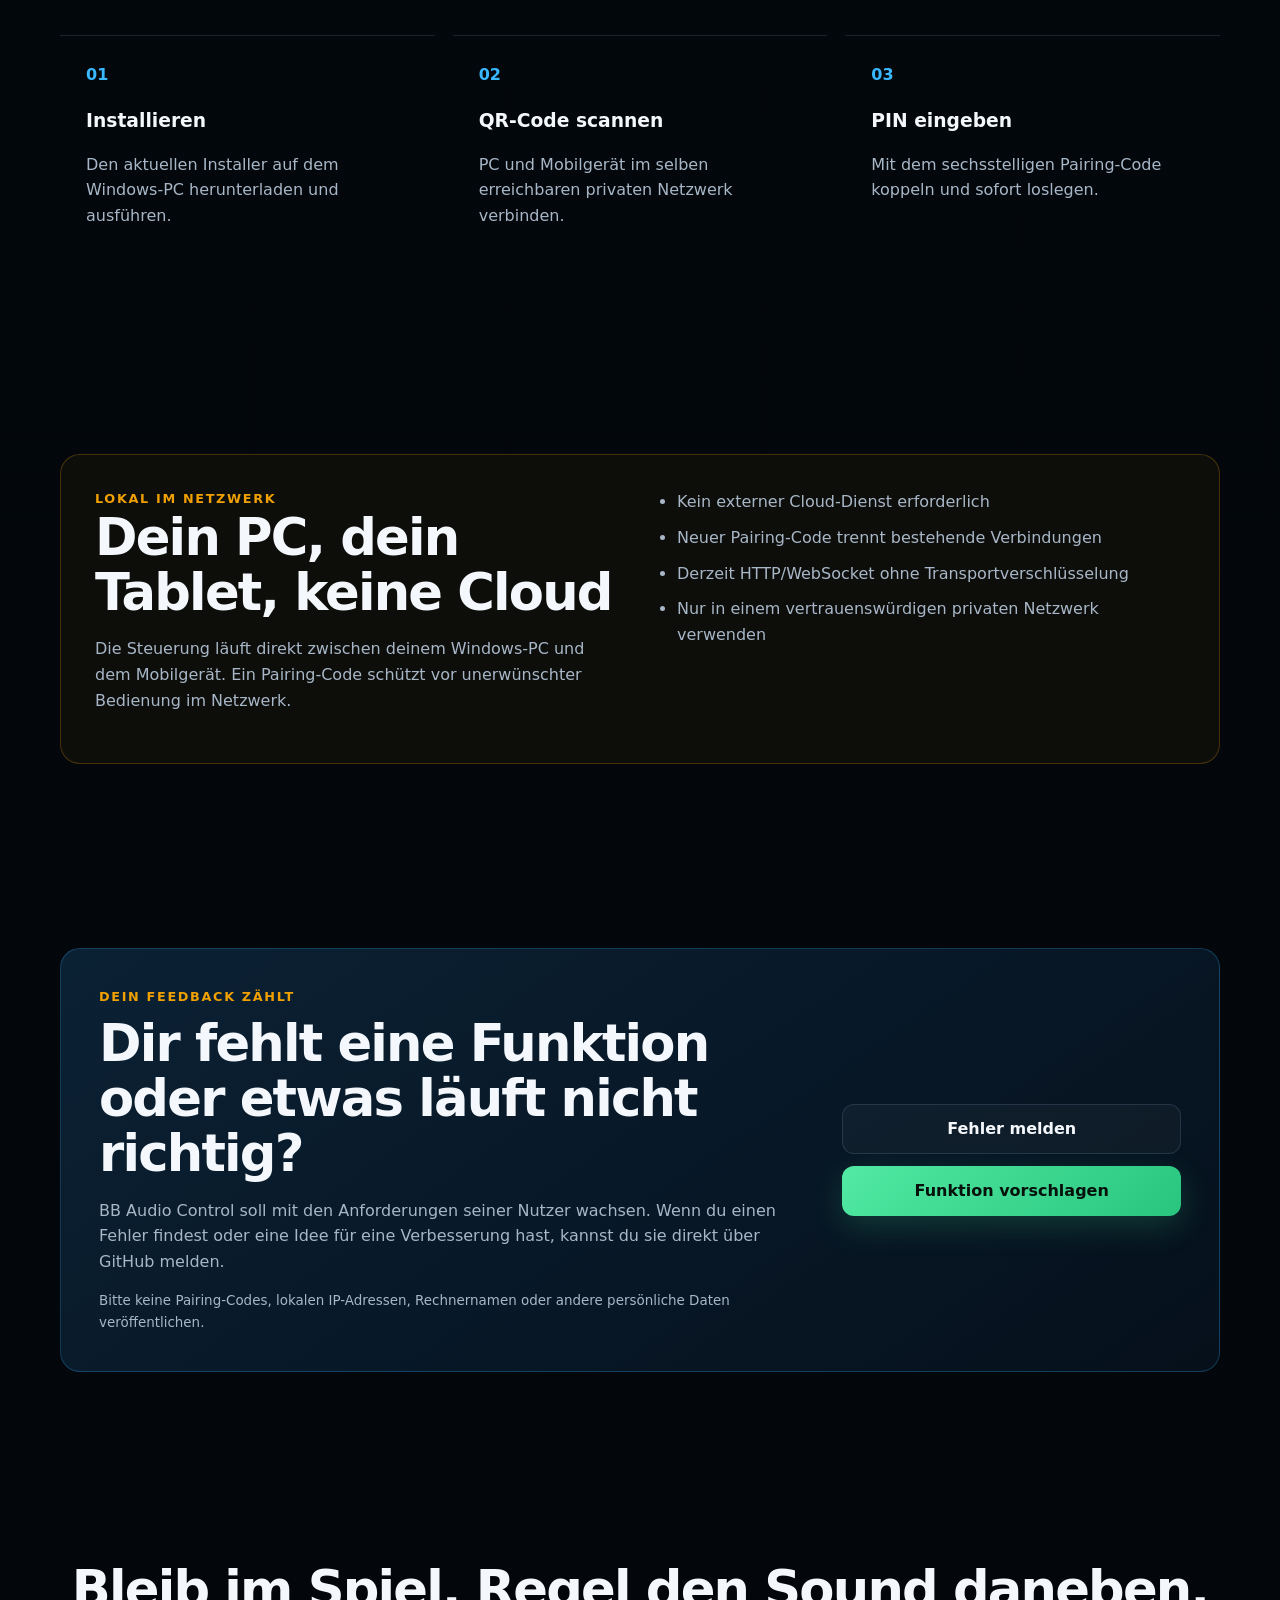
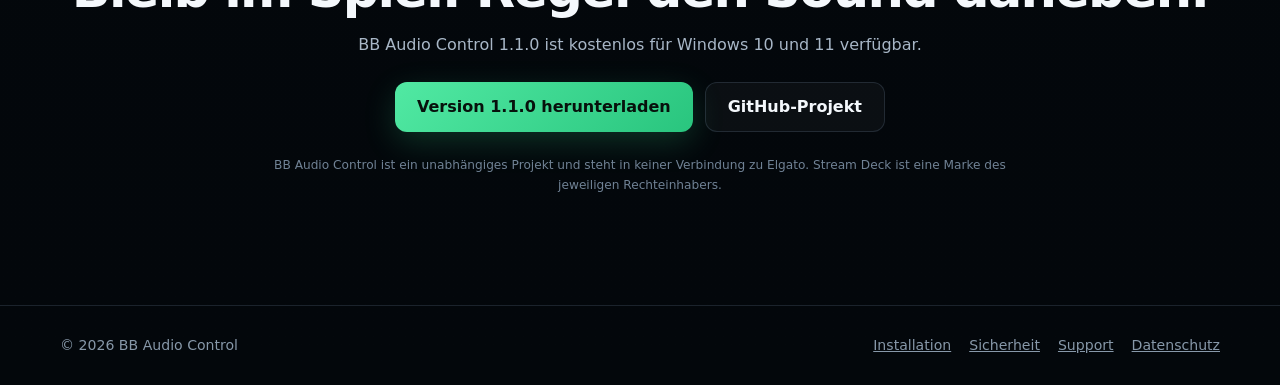
==== commit fc2c6d79: "docs: update 1.1.0 screenshots and launcher features" ====
--- a/docs/index.html
+++ b/docs/index.html
@@ -15,8 +15,8 @@
   <meta property="og:description" content="Deine Stream-Deck-Alternative für PC-Sound – beim Gaming, im Homeoffice und im normalen Windows-Alltag.">
   <meta property="og:type" content="website">
   <meta property="og:url" content="https://macson17.github.io/BB-Audio-Control/">
-  <meta property="og:image" content="https://macson17.github.io/BB-Audio-Control/assets/dashboard.png">
-  <script type="application/ld+json">{"@context":"https://schema.org","@type":"SoftwareApplication","name":"BB Audio Control","applicationCategory":"MultimediaApplication","operatingSystem":"Windows 10, Windows 11","softwareVersion":"1.0.0","downloadUrl":"https://github.com/macson17/BB-Audio-Control/releases/tag/v1.0.0","image":"https://macson17.github.io/BB-Audio-Control/assets/dashboard.png","description":"Stream-Deck-Alternative für die PC-Audiosteuerung beim Gaming, im Homeoffice und im Windows-Alltag. Regelt Programme, Audioausgänge, Mikrofon und Medien vom Tablet oder Smartphone.","offers":{"@type":"Offer","price":"0","priceCurrency":"EUR"}}</script>
+  <meta property="og:image" content="https://macson17.github.io/BB-Audio-Control/assets/v1.1.0-tablet-dashboard.png">
+  <script type="application/ld+json">{"@context":"https://schema.org","@type":"SoftwareApplication","name":"BB Audio Control","applicationCategory":"MultimediaApplication","operatingSystem":"Windows 10, Windows 11","softwareVersion":"1.1.0","downloadUrl":"https://github.com/macson17/BB-Audio-Control/releases/tag/v1.1.0","image":"https://macson17.github.io/BB-Audio-Control/assets/v1.1.0-tablet-dashboard.png","description":"Stream-Deck-Alternative für die PC-Audiosteuerung beim Gaming, im Homeoffice und im Windows-Alltag. Regelt Programme, Audioausgänge, Mikrofon und Medien vom Tablet oder Smartphone.","offers":{"@type":"Offer","price":"0","priceCurrency":"EUR"}}</script>
 </head>
 <body>
   <header class="site-header"><div class="wrap nav">
@@ -25,12 +25,12 @@
   </div></header>
   <main id="top">
     <section class="hero"><div class="wrap">
-      <div class="eyebrow">Audiosteuerung fürs Gaming · Version 1.0.0</div>
+      <div class="eyebrow">Audiosteuerung fürs Gaming · Version 1.1.0</div>
       <h1>Dein Sound im Griff.</h1>
       <p class="lead">Spiel zu laut, Sprachchat zu leise oder der Browser dröhnt dazwischen? Regle jede Anwendung direkt auf dem Tablet oder Smartphone – beim Gaming genauso wie im normalen Windows-Alltag.</p>
-      <div class="actions"><a class="button button-primary" href="https://github.com/macson17/BB-Audio-Control/releases/tag/v1.0.0">Kostenlos herunterladen</a><a class="button button-secondary" href="#funktionen">Funktionen ansehen</a></div>
+      <div class="actions"><a class="button button-primary" href="https://github.com/macson17/BB-Audio-Control/releases/tag/v1.1.0">Kostenlos herunterladen</a><a class="button button-secondary" href="#funktionen">Funktionen ansehen</a></div>
       <p class="microcopy">Windows 10/11 · x64 · Kostenlos · Installer derzeit nicht digital signiert</p>
-      <div class="hero-shot"><div class="tablet-frame"><img src="assets/dashboard.png" alt="BB Audio Control Dashboard auf einem Tablet" width="2778" height="1940"></div><div class="tablet-stand" aria-hidden="true"></div></div>
+      <div class="hero-shot"><div class="tablet-frame"><img src="assets/v1.1.0-tablet-dashboard.png" alt="BB Audio Control Dashboard auf einem Tablet" width="2778" height="1940"></div><div class="tablet-stand" aria-hidden="true"></div></div>
     </div></section>
 
     <section class="section" id="funktionen"><div class="wrap">
@@ -63,6 +63,7 @@
       </div>
     </div></section>
 
+    <section class="section" id="programmstarter"><div class="wrap"><div class="section-head"><div class="eyebrow">1.1.0</div><h2>Programme direkt vom Tablet starten</h2><p>Fünf Tasten mit Windows-Icons starten deine Apps oder holen vorhandene Fenster nach vorn. Drei Sekunden halten beendet die zugeordnete App zwangsweise, auch im Hintergrund. Dabei kann ungespeicherte Arbeit verloren gehen.</p><p>In der Windows-App den Bereich Programmstarter ausklappen, Apps im Startmenü suchen oder eine Datei auswählen. Name, Namensanzeige und Hintergrundfarbe lassen sich je Taste anpassen. Belegungen bleiben beim Update erhalten.</p><p>Die Programmstarter erscheinen nur in der Tabletansicht ab 1107 × 710 CSS-Pixeln. Kleinere Browserflächen verwenden die Smartphoneansicht ohne Startertasten; die Programmlautstärkefader bleiben sichtbar.</p><p>Windows kann die Fokusübernahme einschränken. Skripte, Installer und Protokollverknüpfungen lassen sich nicht immer eindeutig einem laufenden Programm zuordnen.</p></div><figure class="device-card windows-settings"><img src="assets/v1.1.0-windows-settings.png" alt="Windows-Einstellungen 1.1.0: Programmstarter und Farbauswahl. Verbindungsdaten anonymisiert." loading="lazy" width="1159" height="1356"><figcaption>Windows-Einstellungen 1.1.0: Programmstarter und Farbauswahl. Verbindungsdaten anonymisiert.</figcaption></figure></div></section>
     <section class="section" id="start"><div class="wrap">
       <div class="section-head"><div class="eyebrow">Ohne Bastelei</div><h2>Installieren, koppeln, loslegen</h2></div>
       <div class="steps">
@@ -79,7 +80,7 @@
 
     <section class="section" id="feedback"><div class="wrap feedback-panel"><div><div class="eyebrow">Dein Feedback zählt</div><h2>Dir fehlt eine Funktion oder etwas läuft nicht richtig?</h2><p>BB Audio Control soll mit den Anforderungen seiner Nutzer wachsen. Wenn du einen Fehler findest oder eine Idee für eine Verbesserung hast, kannst du sie direkt über GitHub melden.</p><p class="feedback-note">Bitte keine Pairing-Codes, lokalen IP-Adressen, Rechnernamen oder andere persönliche Daten veröffentlichen.</p></div><div class="feedback-actions"><a class="button button-secondary" href="https://github.com/macson17/BB-Audio-Control/issues/new?template=bug_report_de.yml">Fehler melden</a><a class="button button-primary" href="https://github.com/macson17/BB-Audio-Control/issues/new?template=feature_request_de.yml">Funktion vorschlagen</a></div></div></section>
 
-    <section class="cta"><div class="wrap"><h2>Bleib im Spiel. Regel den Sound daneben.</h2><p>BB Audio Control 1.0.0 ist kostenlos für Windows 10 und 11 verfügbar.</p><div class="actions"><a class="button button-primary" href="https://github.com/macson17/BB-Audio-Control/releases/tag/v1.0.0">Version 1.0.0 herunterladen</a><a class="button button-secondary" href="https://github.com/macson17/BB-Audio-Control">GitHub-Projekt</a></div><p class="trademark-note">BB Audio Control ist ein unabhängiges Projekt und steht in keiner Verbindung zu Elgato. Stream Deck ist eine Marke des jeweiligen Rechteinhabers.</p></div></section>
+    <section class="cta"><div class="wrap"><h2>Bleib im Spiel. Regel den Sound daneben.</h2><p>BB Audio Control 1.1.0 ist kostenlos für Windows 10 und 11 verfügbar.</p><div class="actions"><a class="button button-primary" href="https://github.com/macson17/BB-Audio-Control/releases/tag/v1.1.0">Version 1.1.0 herunterladen</a><a class="button button-secondary" href="https://github.com/macson17/BB-Audio-Control">GitHub-Projekt</a></div><p class="trademark-note">BB Audio Control ist ein unabhängiges Projekt und steht in keiner Verbindung zu Elgato. Stream Deck ist eine Marke des jeweiligen Rechteinhabers.</p></div></section>
   </main>
   <footer><div class="wrap footer-row"><span>© 2026 BB Audio Control</span><div class="footer-links"><a href="https://github.com/macson17/BB-Audio-Control/blob/main/README-Installation-DE.md">Installation</a><a href="https://github.com/macson17/BB-Audio-Control/blob/main/SECURITY-DE.md">Sicherheit</a><a href="https://github.com/macson17/BB-Audio-Control/issues">Support</a><a href="privacy/">Datenschutz</a></div></div></footer>
 </body>
--- a/docs/styles.css
+++ b/docs/styles.css
@@ -160,3 +160,6 @@
   .security { padding: 24px; }
 }
 @media (prefers-reduced-motion: reduce) { html { scroll-behavior: auto; } }
+
+.windows-settings { max-width: 820px; margin-inline: auto; }
+.windows-settings img { width: 100%; height: auto; object-fit: contain; }
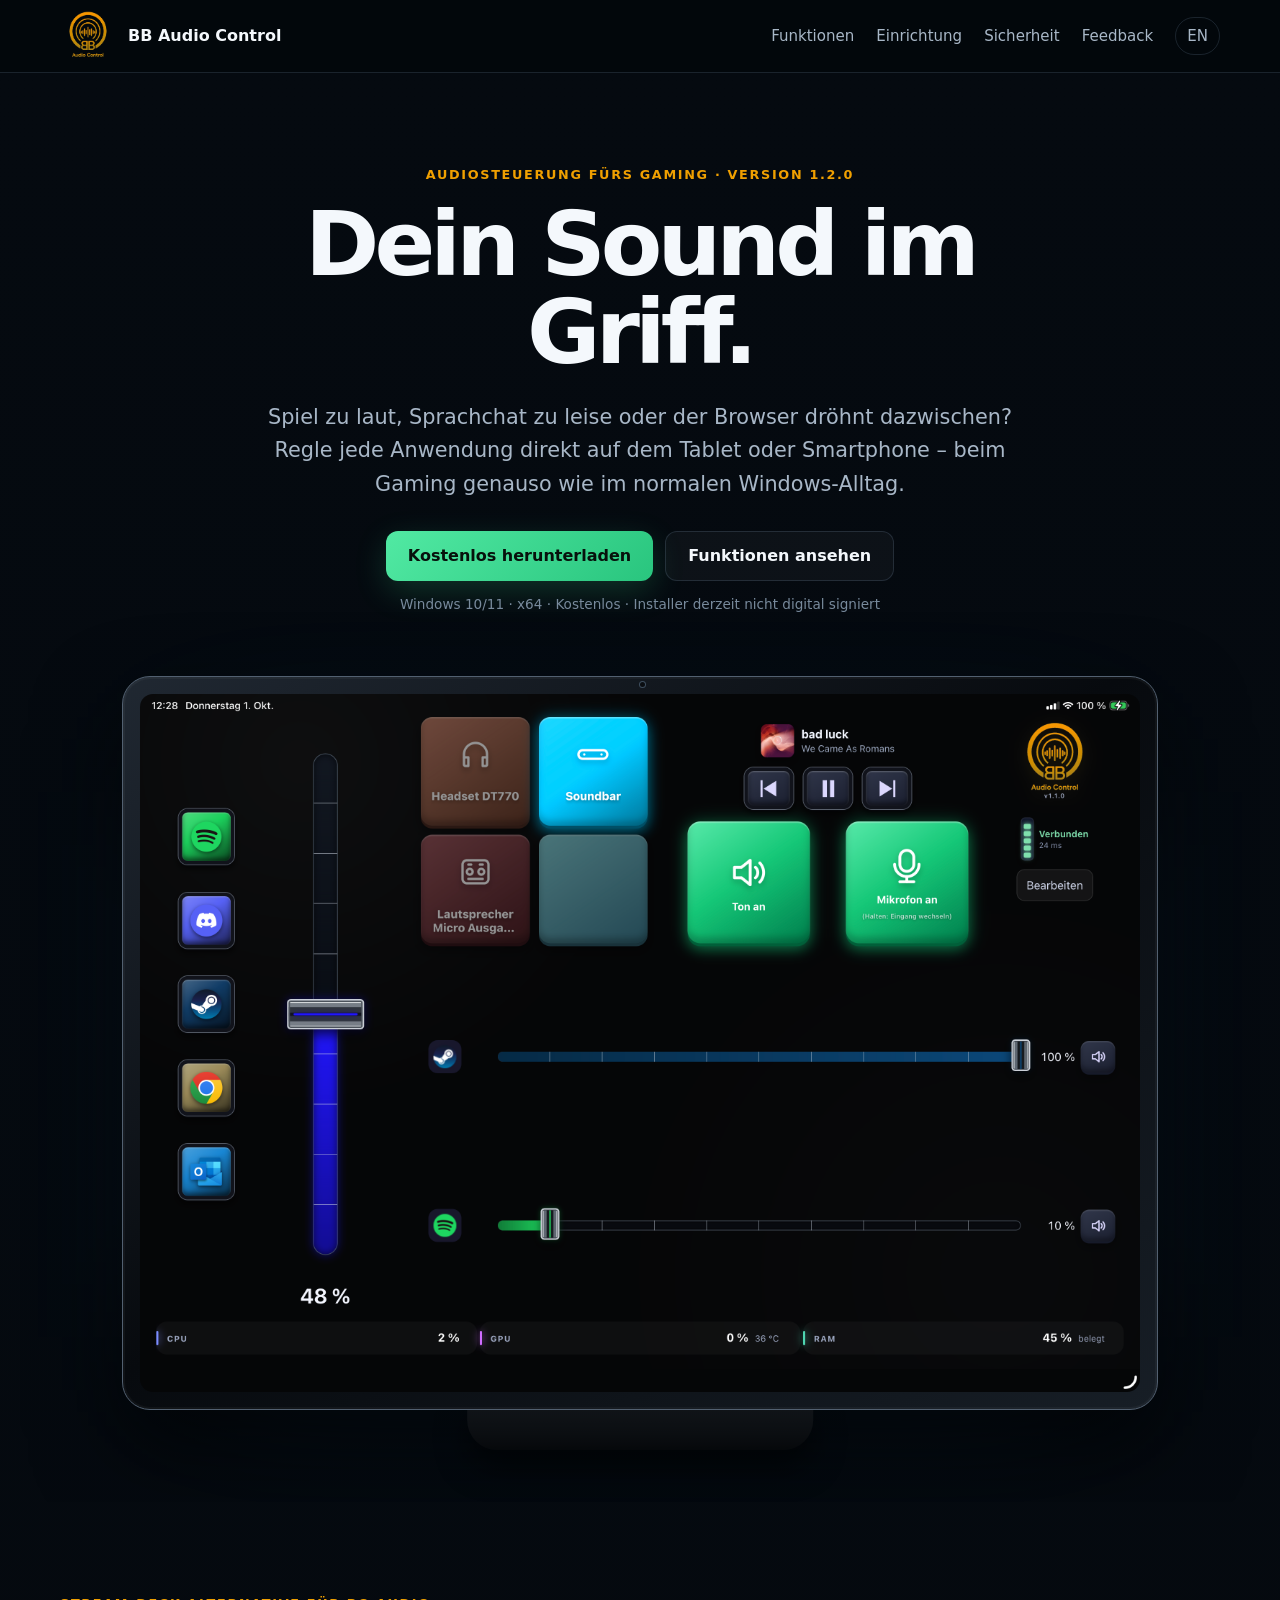
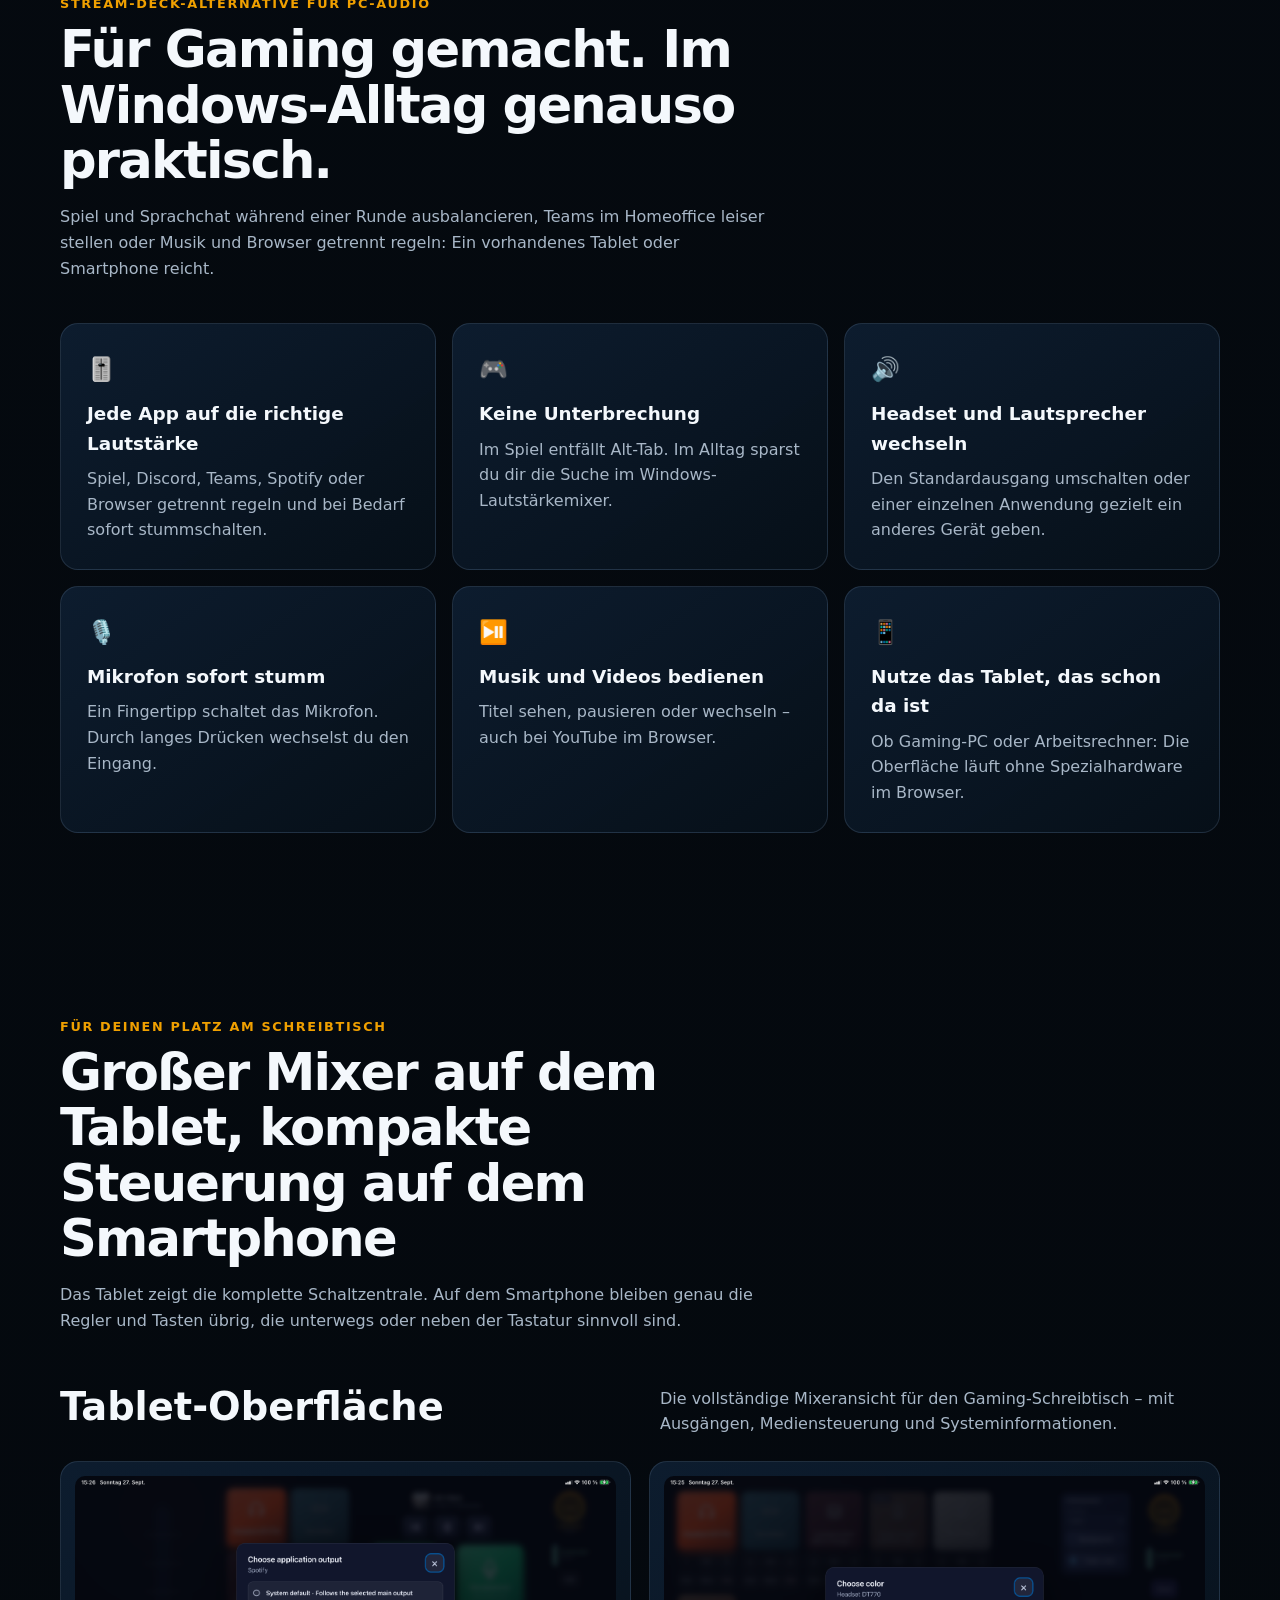
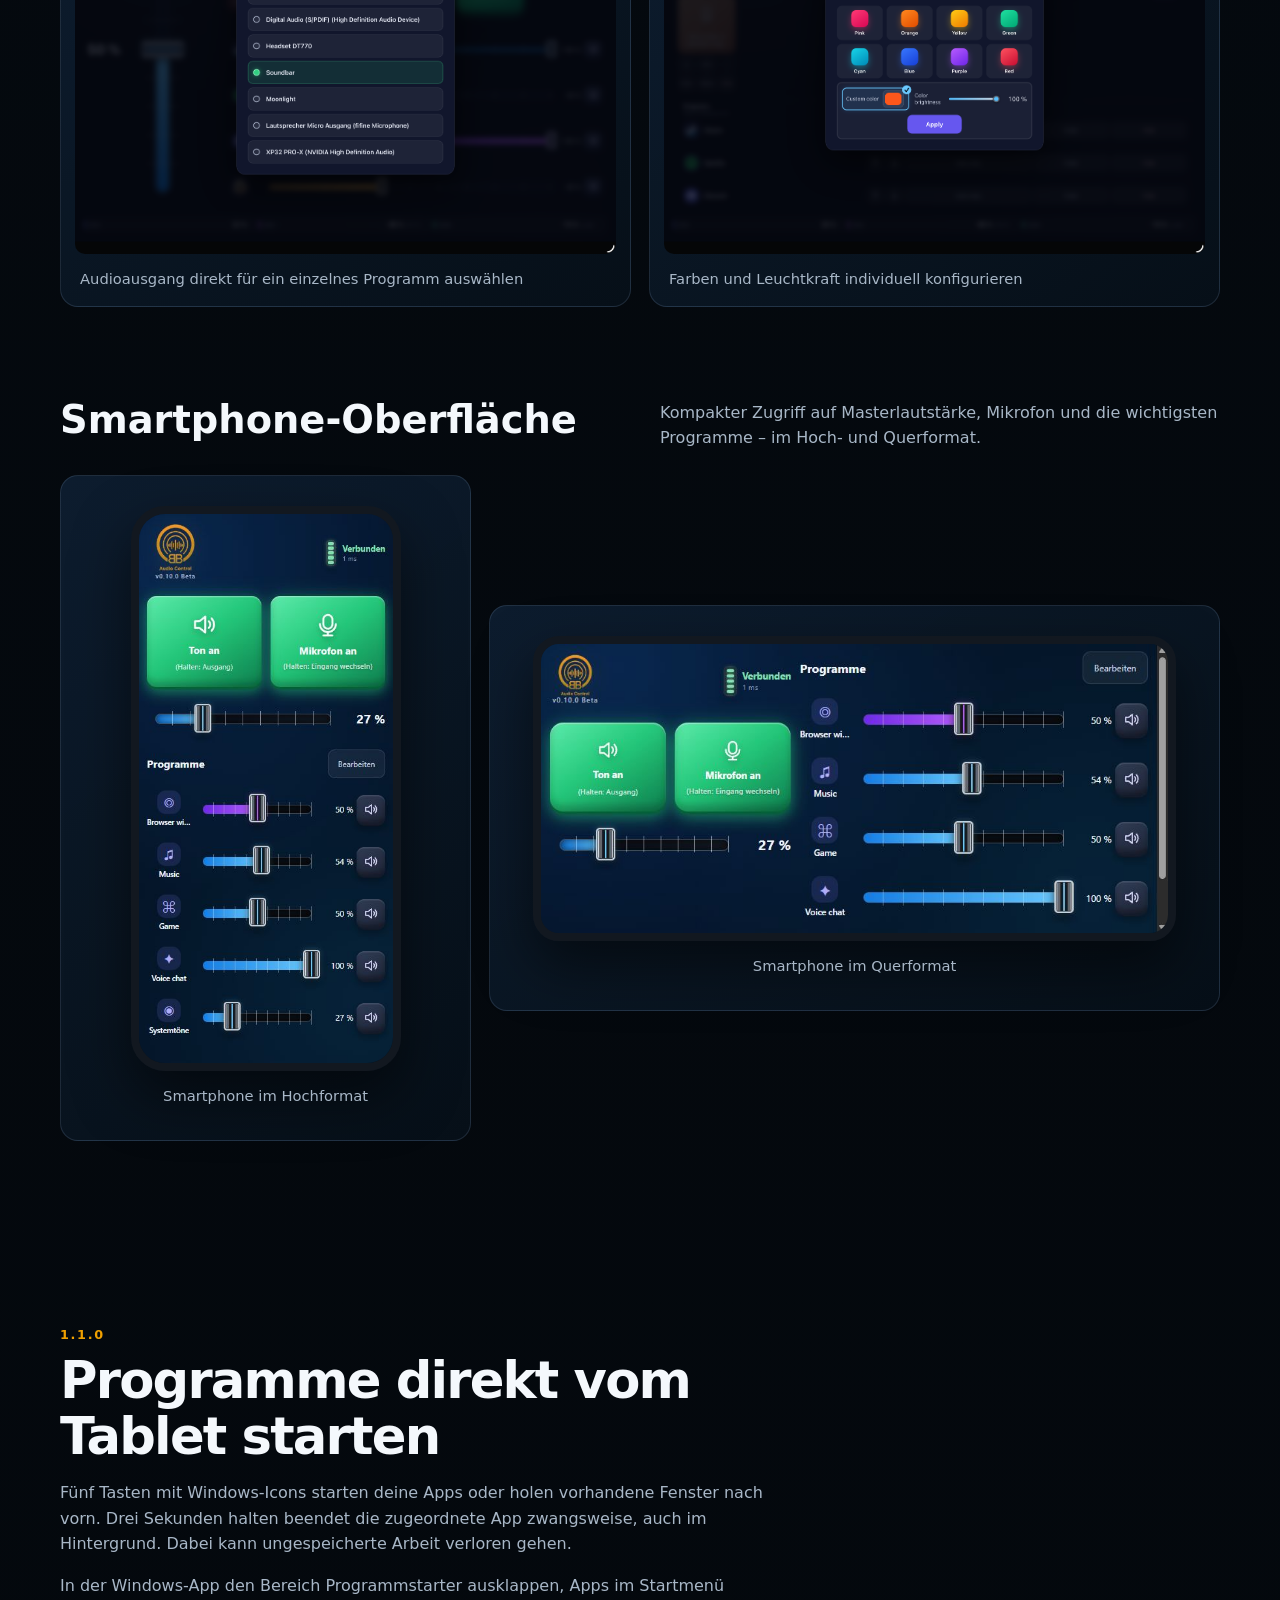
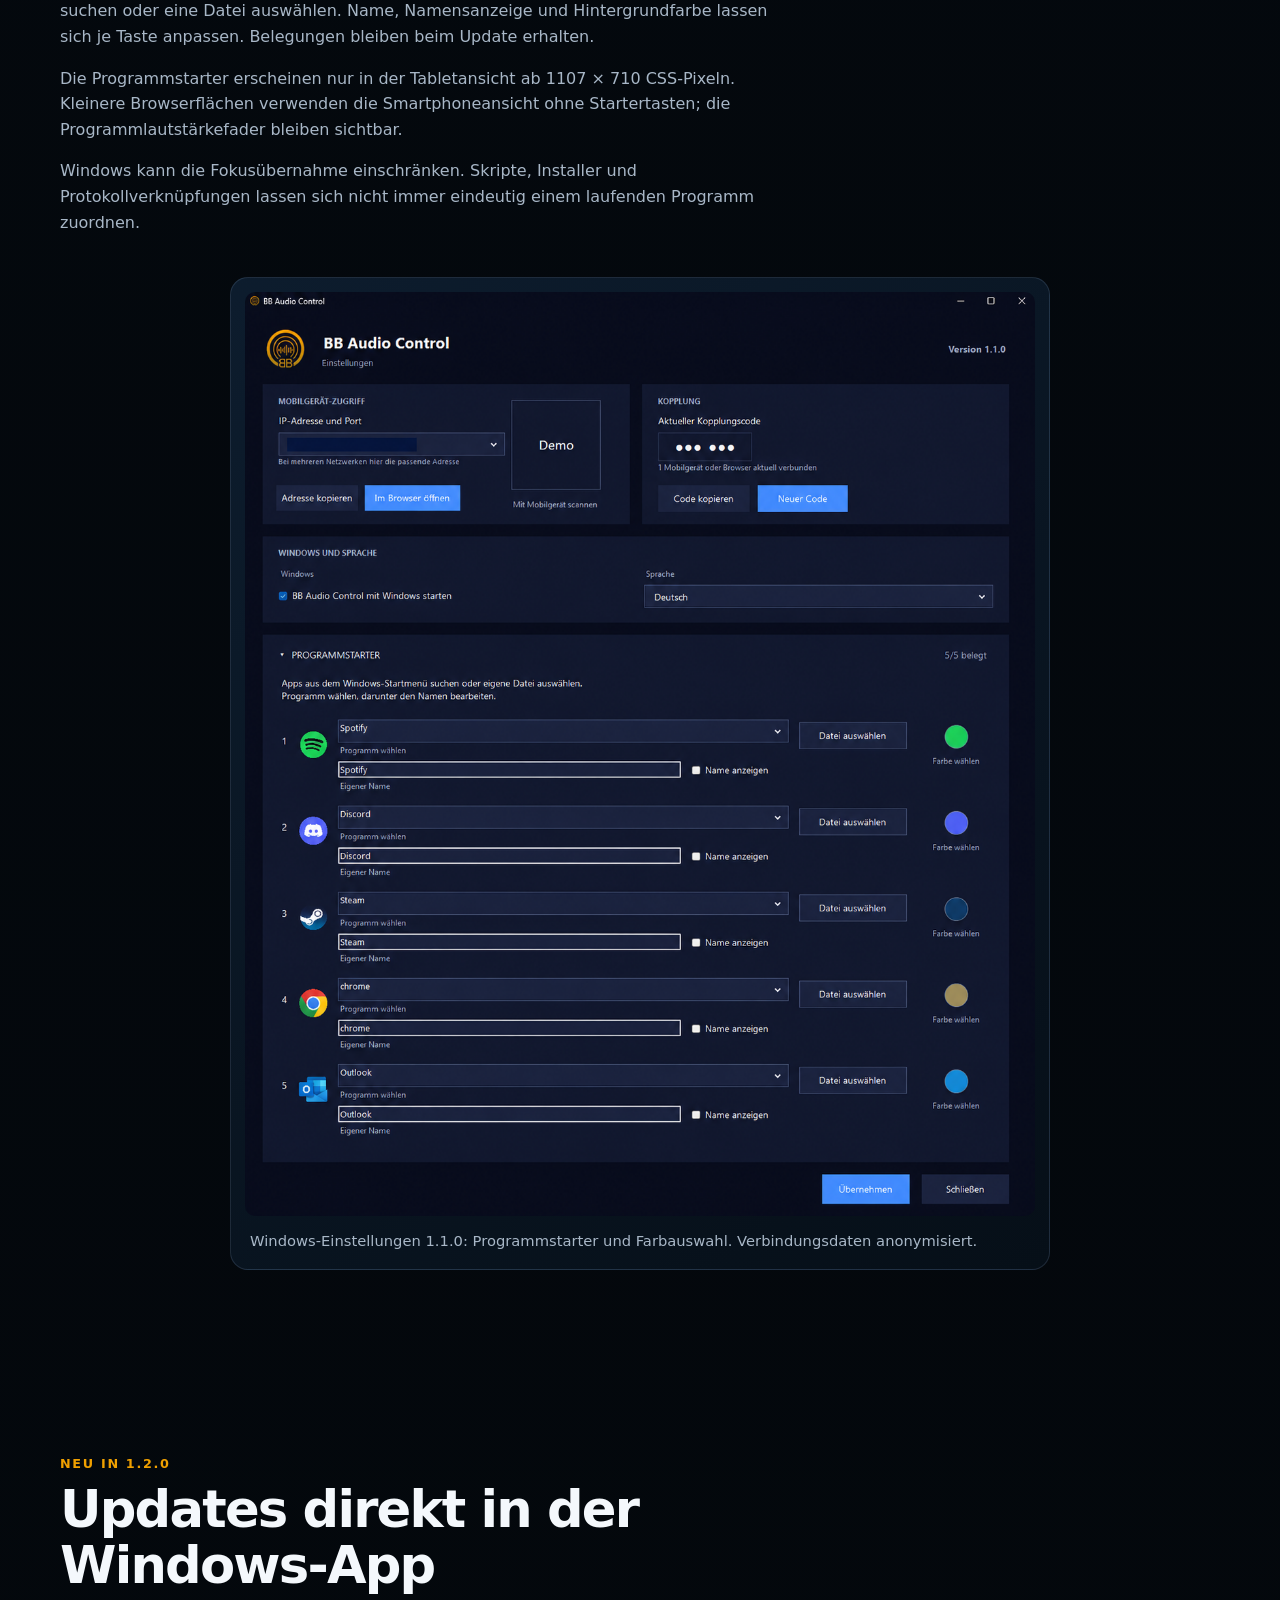
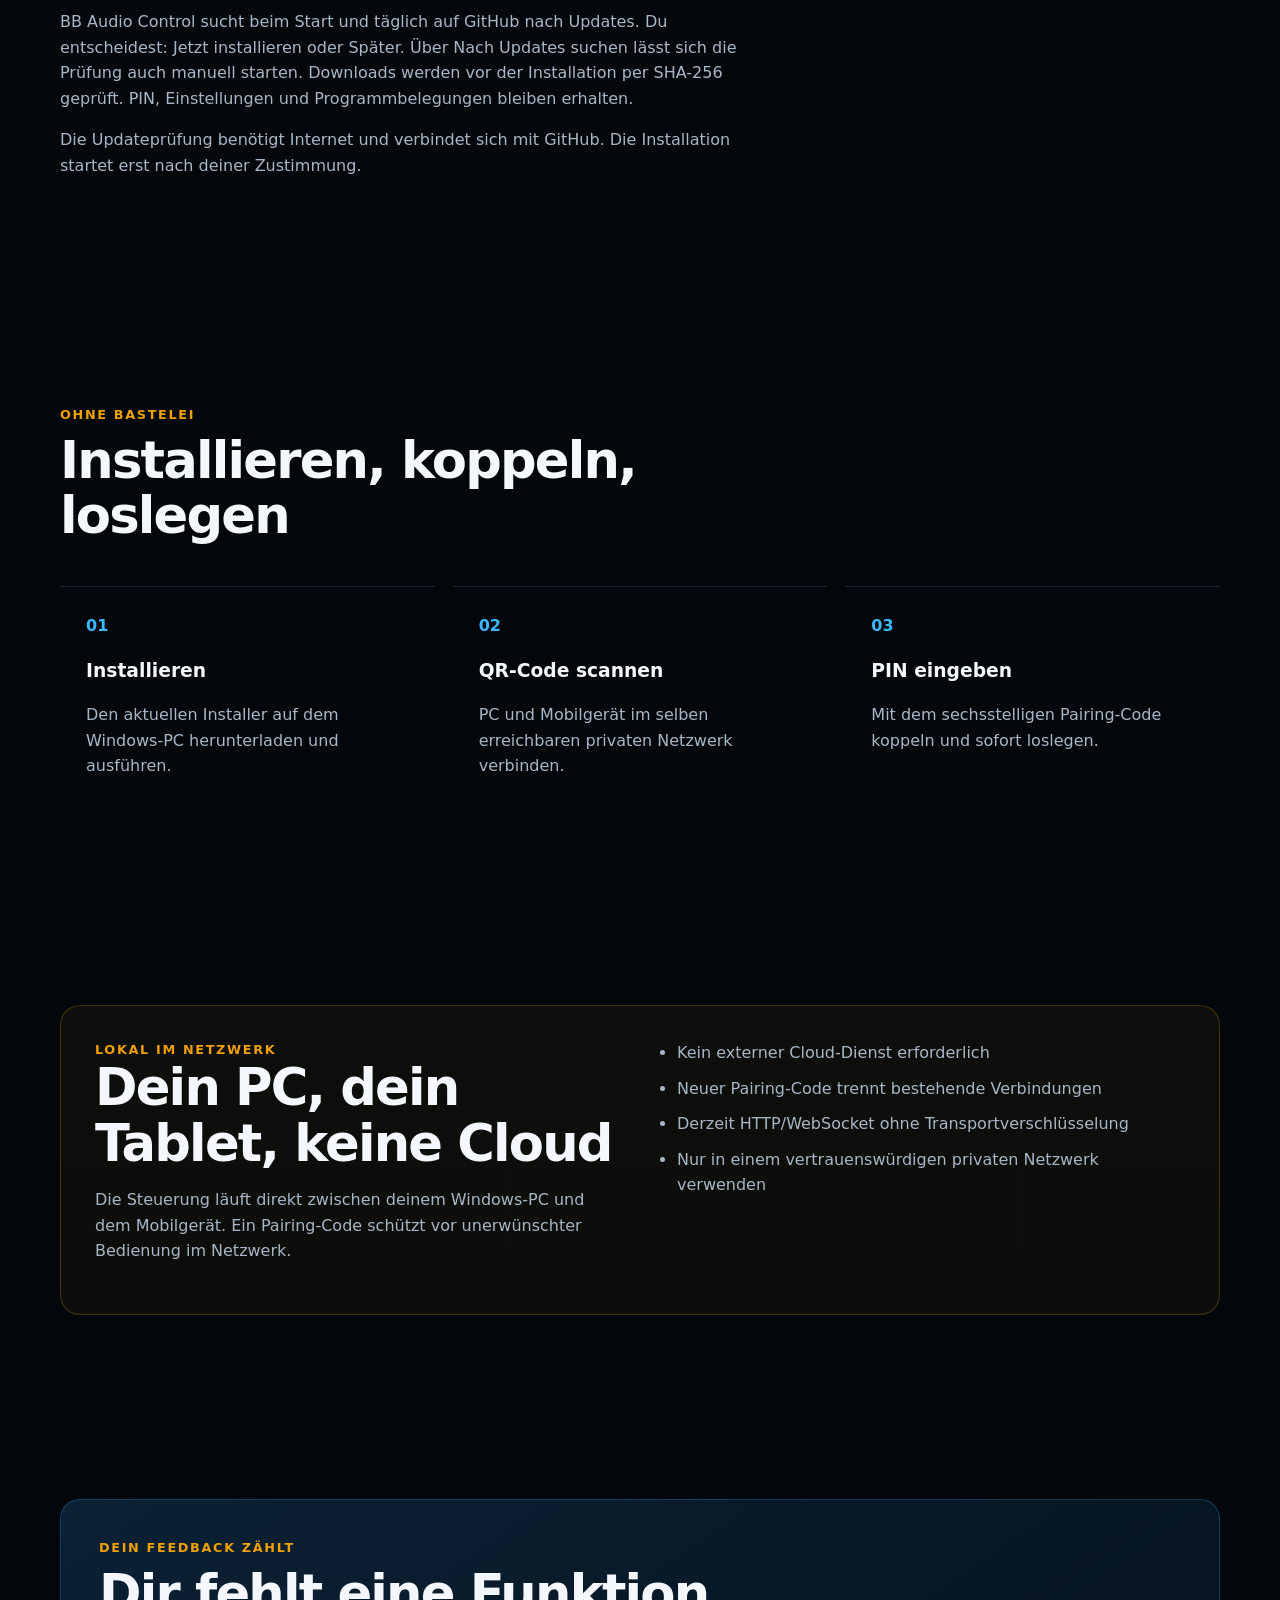
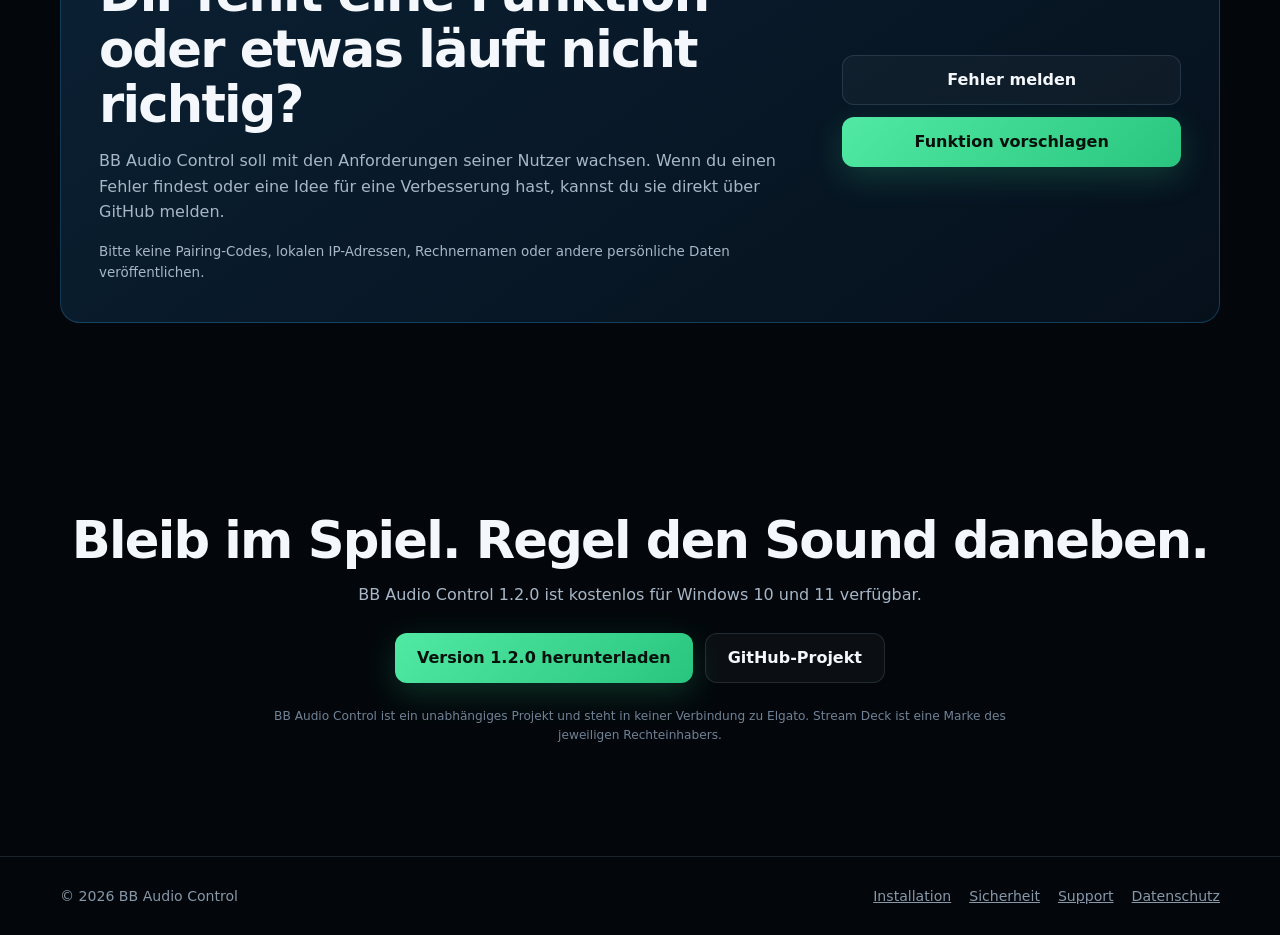
==== commit 6d55c2e0: "docs: announce 1.2.0 GitHub updates" ====
--- a/docs/index.html
+++ b/docs/index.html
@@ -16,7 +16,7 @@
   <meta property="og:type" content="website">
   <meta property="og:url" content="https://macson17.github.io/BB-Audio-Control/">
   <meta property="og:image" content="https://macson17.github.io/BB-Audio-Control/assets/v1.1.0-tablet-dashboard.png">
-  <script type="application/ld+json">{"@context":"https://schema.org","@type":"SoftwareApplication","name":"BB Audio Control","applicationCategory":"MultimediaApplication","operatingSystem":"Windows 10, Windows 11","softwareVersion":"1.1.0","downloadUrl":"https://github.com/macson17/BB-Audio-Control/releases/tag/v1.1.0","image":"https://macson17.github.io/BB-Audio-Control/assets/v1.1.0-tablet-dashboard.png","description":"Stream-Deck-Alternative für die PC-Audiosteuerung beim Gaming, im Homeoffice und im Windows-Alltag. Regelt Programme, Audioausgänge, Mikrofon und Medien vom Tablet oder Smartphone.","offers":{"@type":"Offer","price":"0","priceCurrency":"EUR"}}</script>
+  <script type="application/ld+json">{"@context":"https://schema.org","@type":"SoftwareApplication","name":"BB Audio Control","applicationCategory":"MultimediaApplication","operatingSystem":"Windows 10, Windows 11","softwareVersion":"1.2.0","downloadUrl":"https://github.com/macson17/BB-Audio-Control/releases/tag/v1.2.0","image":"https://macson17.github.io/BB-Audio-Control/assets/v1.1.0-tablet-dashboard.png","description":"Stream-Deck-Alternative für die PC-Audiosteuerung beim Gaming, im Homeoffice und im Windows-Alltag. Regelt Programme, Audioausgänge, Mikrofon und Medien vom Tablet oder Smartphone.","offers":{"@type":"Offer","price":"0","priceCurrency":"EUR"}}</script>
 </head>
 <body>
   <header class="site-header"><div class="wrap nav">
@@ -25,10 +25,10 @@
   </div></header>
   <main id="top">
     <section class="hero"><div class="wrap">
-      <div class="eyebrow">Audiosteuerung fürs Gaming · Version 1.1.0</div>
+      <div class="eyebrow">Audiosteuerung fürs Gaming · Version 1.2.0</div>
       <h1>Dein Sound im Griff.</h1>
       <p class="lead">Spiel zu laut, Sprachchat zu leise oder der Browser dröhnt dazwischen? Regle jede Anwendung direkt auf dem Tablet oder Smartphone – beim Gaming genauso wie im normalen Windows-Alltag.</p>
-      <div class="actions"><a class="button button-primary" href="https://github.com/macson17/BB-Audio-Control/releases/tag/v1.1.0">Kostenlos herunterladen</a><a class="button button-secondary" href="#funktionen">Funktionen ansehen</a></div>
+      <div class="actions"><a class="button button-primary" href="https://github.com/macson17/BB-Audio-Control/releases/tag/v1.2.0">Kostenlos herunterladen</a><a class="button button-secondary" href="#funktionen">Funktionen ansehen</a></div>
       <p class="microcopy">Windows 10/11 · x64 · Kostenlos · Installer derzeit nicht digital signiert</p>
       <div class="hero-shot"><div class="tablet-frame"><img src="assets/v1.1.0-tablet-dashboard.png" alt="BB Audio Control Dashboard auf einem Tablet" width="2778" height="1940"></div><div class="tablet-stand" aria-hidden="true"></div></div>
     </div></section>
@@ -64,7 +64,8 @@
     </div></section>
 
     <section class="section" id="programmstarter"><div class="wrap"><div class="section-head"><div class="eyebrow">1.1.0</div><h2>Programme direkt vom Tablet starten</h2><p>Fünf Tasten mit Windows-Icons starten deine Apps oder holen vorhandene Fenster nach vorn. Drei Sekunden halten beendet die zugeordnete App zwangsweise, auch im Hintergrund. Dabei kann ungespeicherte Arbeit verloren gehen.</p><p>In der Windows-App den Bereich Programmstarter ausklappen, Apps im Startmenü suchen oder eine Datei auswählen. Name, Namensanzeige und Hintergrundfarbe lassen sich je Taste anpassen. Belegungen bleiben beim Update erhalten.</p><p>Die Programmstarter erscheinen nur in der Tabletansicht ab 1107 × 710 CSS-Pixeln. Kleinere Browserflächen verwenden die Smartphoneansicht ohne Startertasten; die Programmlautstärkefader bleiben sichtbar.</p><p>Windows kann die Fokusübernahme einschränken. Skripte, Installer und Protokollverknüpfungen lassen sich nicht immer eindeutig einem laufenden Programm zuordnen.</p></div><figure class="device-card windows-settings"><img src="assets/v1.1.0-windows-settings.png" alt="Windows-Einstellungen 1.1.0: Programmstarter und Farbauswahl. Verbindungsdaten anonymisiert." loading="lazy" width="1159" height="1356"><figcaption>Windows-Einstellungen 1.1.0: Programmstarter und Farbauswahl. Verbindungsdaten anonymisiert.</figcaption></figure></div></section>
-    <section class="section" id="start"><div class="wrap">
+    <section class="section" id="updates"><div class="wrap"><div class="section-head"><div class="eyebrow">Neu in 1.2.0</div><h2>Updates direkt in der Windows-App</h2><p>BB Audio Control sucht beim Start und täglich auf GitHub nach Updates. Du entscheidest: Jetzt installieren oder Später. Über Nach Updates suchen lässt sich die Prüfung auch manuell starten. Downloads werden vor der Installation per SHA-256 geprüft. PIN, Einstellungen und Programmbelegungen bleiben erhalten.</p><p>Die Updateprüfung benötigt Internet und verbindet sich mit GitHub. Die Installation startet erst nach deiner Zustimmung.</p></div></div></section>
+<section class="section" id="start"><div class="wrap">
       <div class="section-head"><div class="eyebrow">Ohne Bastelei</div><h2>Installieren, koppeln, loslegen</h2></div>
       <div class="steps">
         <article class="step"><h3>Installieren</h3><p>Den aktuellen Installer auf dem Windows-PC herunterladen und ausführen.</p></article>
@@ -80,7 +81,7 @@
 
     <section class="section" id="feedback"><div class="wrap feedback-panel"><div><div class="eyebrow">Dein Feedback zählt</div><h2>Dir fehlt eine Funktion oder etwas läuft nicht richtig?</h2><p>BB Audio Control soll mit den Anforderungen seiner Nutzer wachsen. Wenn du einen Fehler findest oder eine Idee für eine Verbesserung hast, kannst du sie direkt über GitHub melden.</p><p class="feedback-note">Bitte keine Pairing-Codes, lokalen IP-Adressen, Rechnernamen oder andere persönliche Daten veröffentlichen.</p></div><div class="feedback-actions"><a class="button button-secondary" href="https://github.com/macson17/BB-Audio-Control/issues/new?template=bug_report_de.yml">Fehler melden</a><a class="button button-primary" href="https://github.com/macson17/BB-Audio-Control/issues/new?template=feature_request_de.yml">Funktion vorschlagen</a></div></div></section>
 
-    <section class="cta"><div class="wrap"><h2>Bleib im Spiel. Regel den Sound daneben.</h2><p>BB Audio Control 1.1.0 ist kostenlos für Windows 10 und 11 verfügbar.</p><div class="actions"><a class="button button-primary" href="https://github.com/macson17/BB-Audio-Control/releases/tag/v1.1.0">Version 1.1.0 herunterladen</a><a class="button button-secondary" href="https://github.com/macson17/BB-Audio-Control">GitHub-Projekt</a></div><p class="trademark-note">BB Audio Control ist ein unabhängiges Projekt und steht in keiner Verbindung zu Elgato. Stream Deck ist eine Marke des jeweiligen Rechteinhabers.</p></div></section>
+    <section class="cta"><div class="wrap"><h2>Bleib im Spiel. Regel den Sound daneben.</h2><p>BB Audio Control 1.2.0 ist kostenlos für Windows 10 und 11 verfügbar.</p><div class="actions"><a class="button button-primary" href="https://github.com/macson17/BB-Audio-Control/releases/tag/v1.2.0">Version 1.2.0 herunterladen</a><a class="button button-secondary" href="https://github.com/macson17/BB-Audio-Control">GitHub-Projekt</a></div><p class="trademark-note">BB Audio Control ist ein unabhängiges Projekt und steht in keiner Verbindung zu Elgato. Stream Deck ist eine Marke des jeweiligen Rechteinhabers.</p></div></section>
   </main>
   <footer><div class="wrap footer-row"><span>© 2026 BB Audio Control</span><div class="footer-links"><a href="https://github.com/macson17/BB-Audio-Control/blob/main/README-Installation-DE.md">Installation</a><a href="https://github.com/macson17/BB-Audio-Control/blob/main/SECURITY-DE.md">Sicherheit</a><a href="https://github.com/macson17/BB-Audio-Control/issues">Support</a><a href="privacy/">Datenschutz</a></div></div></footer>
 </body>
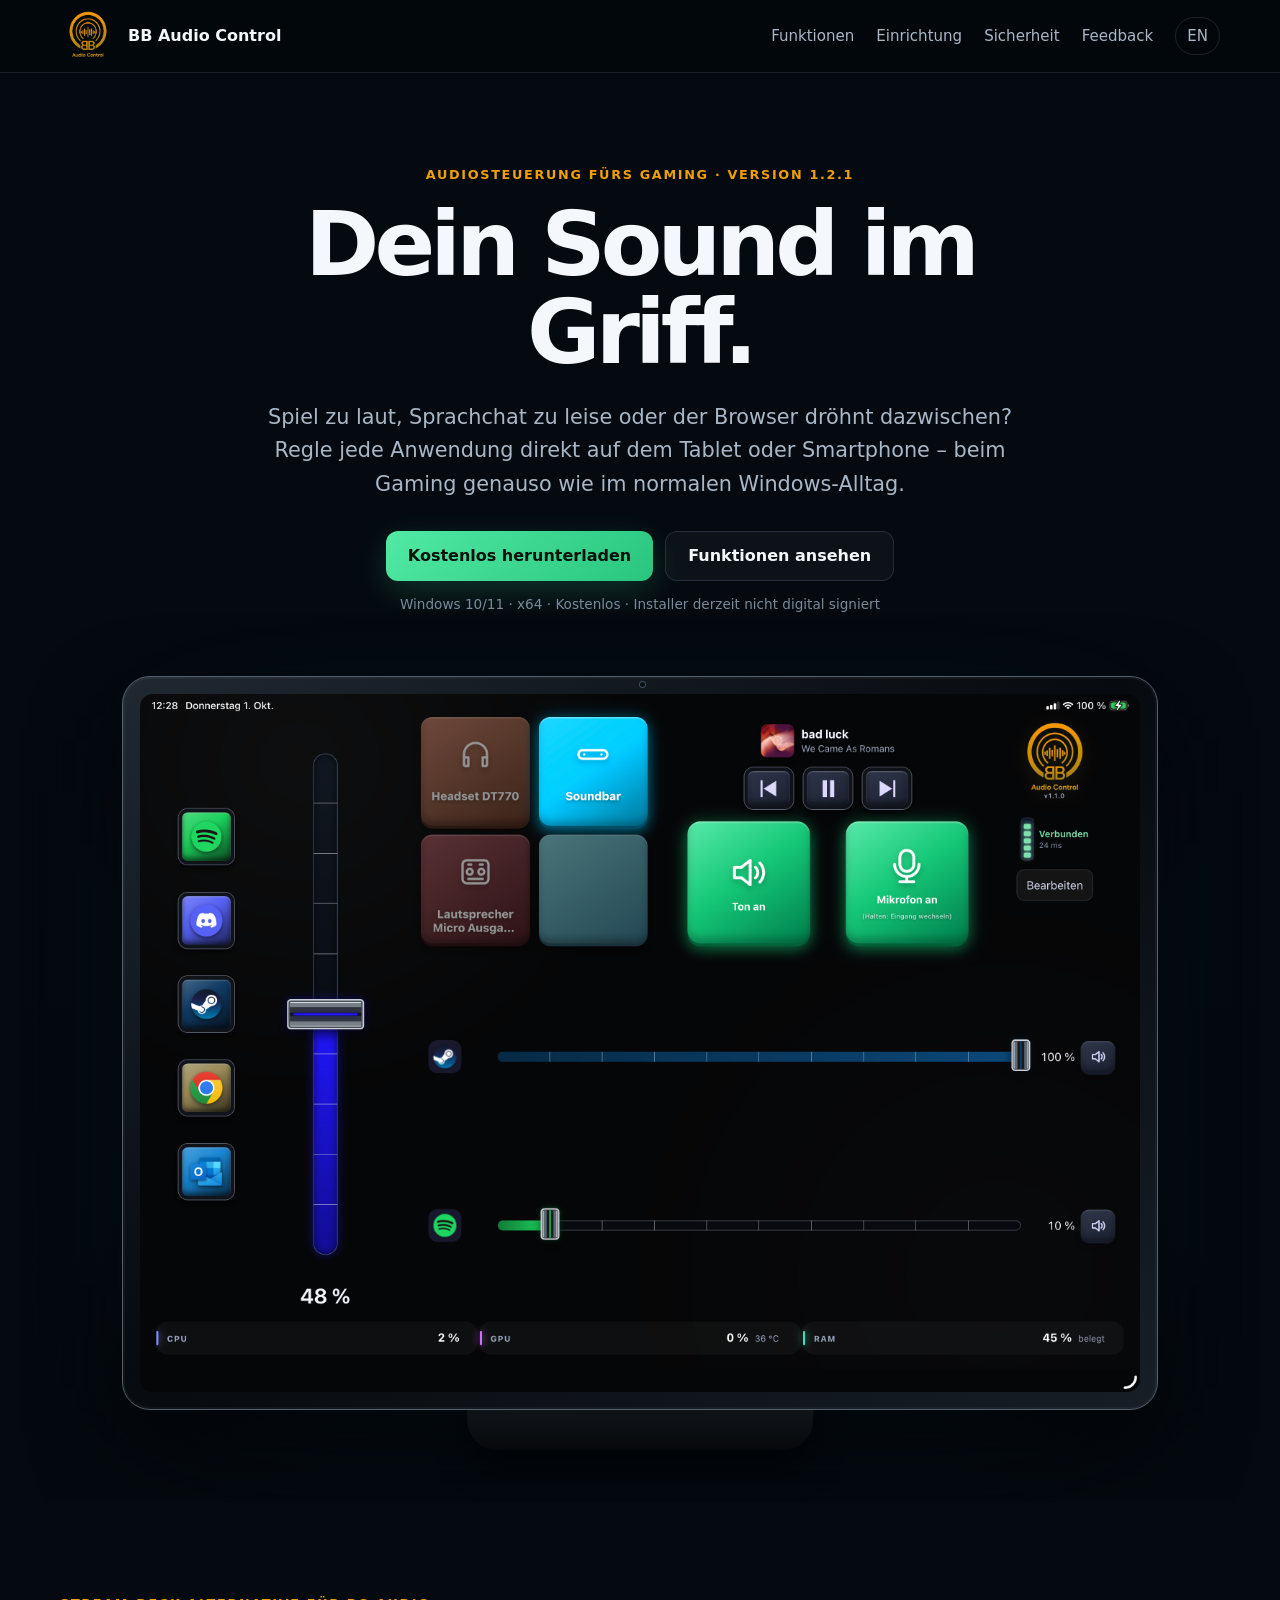
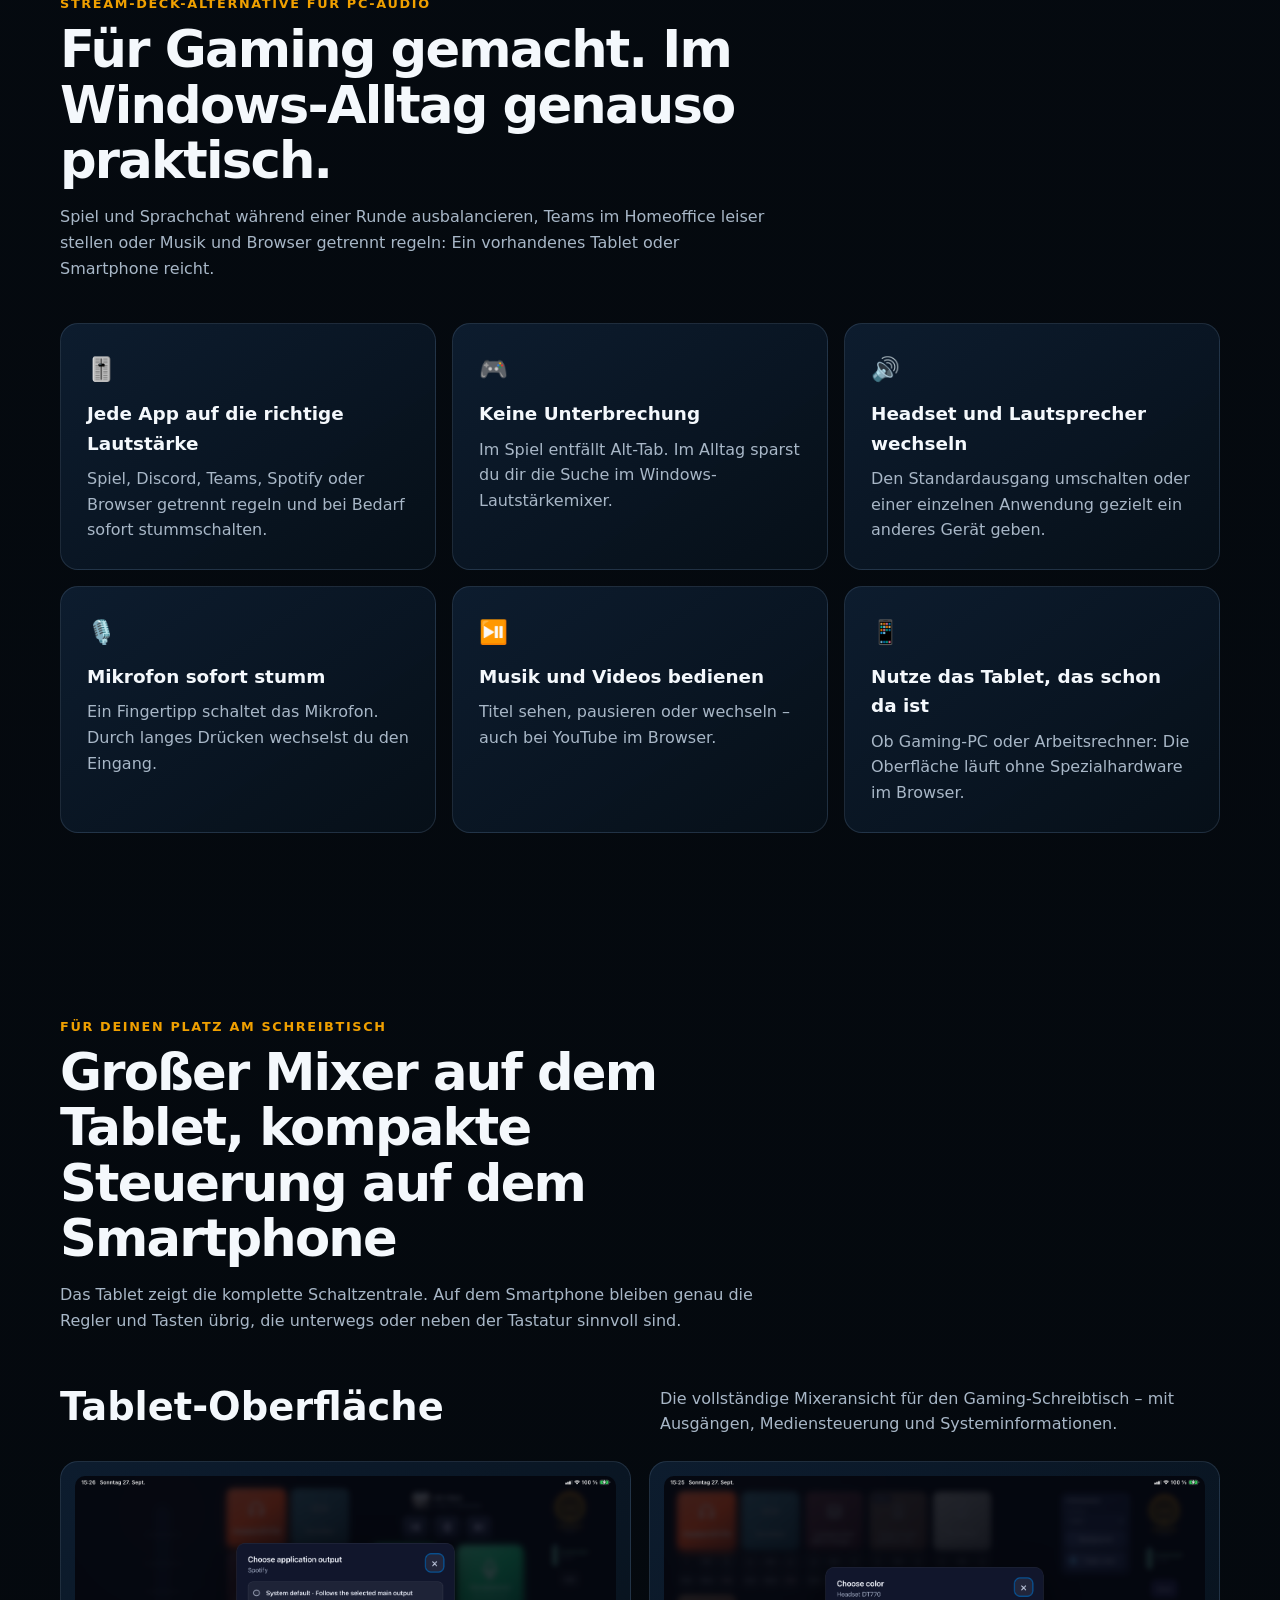
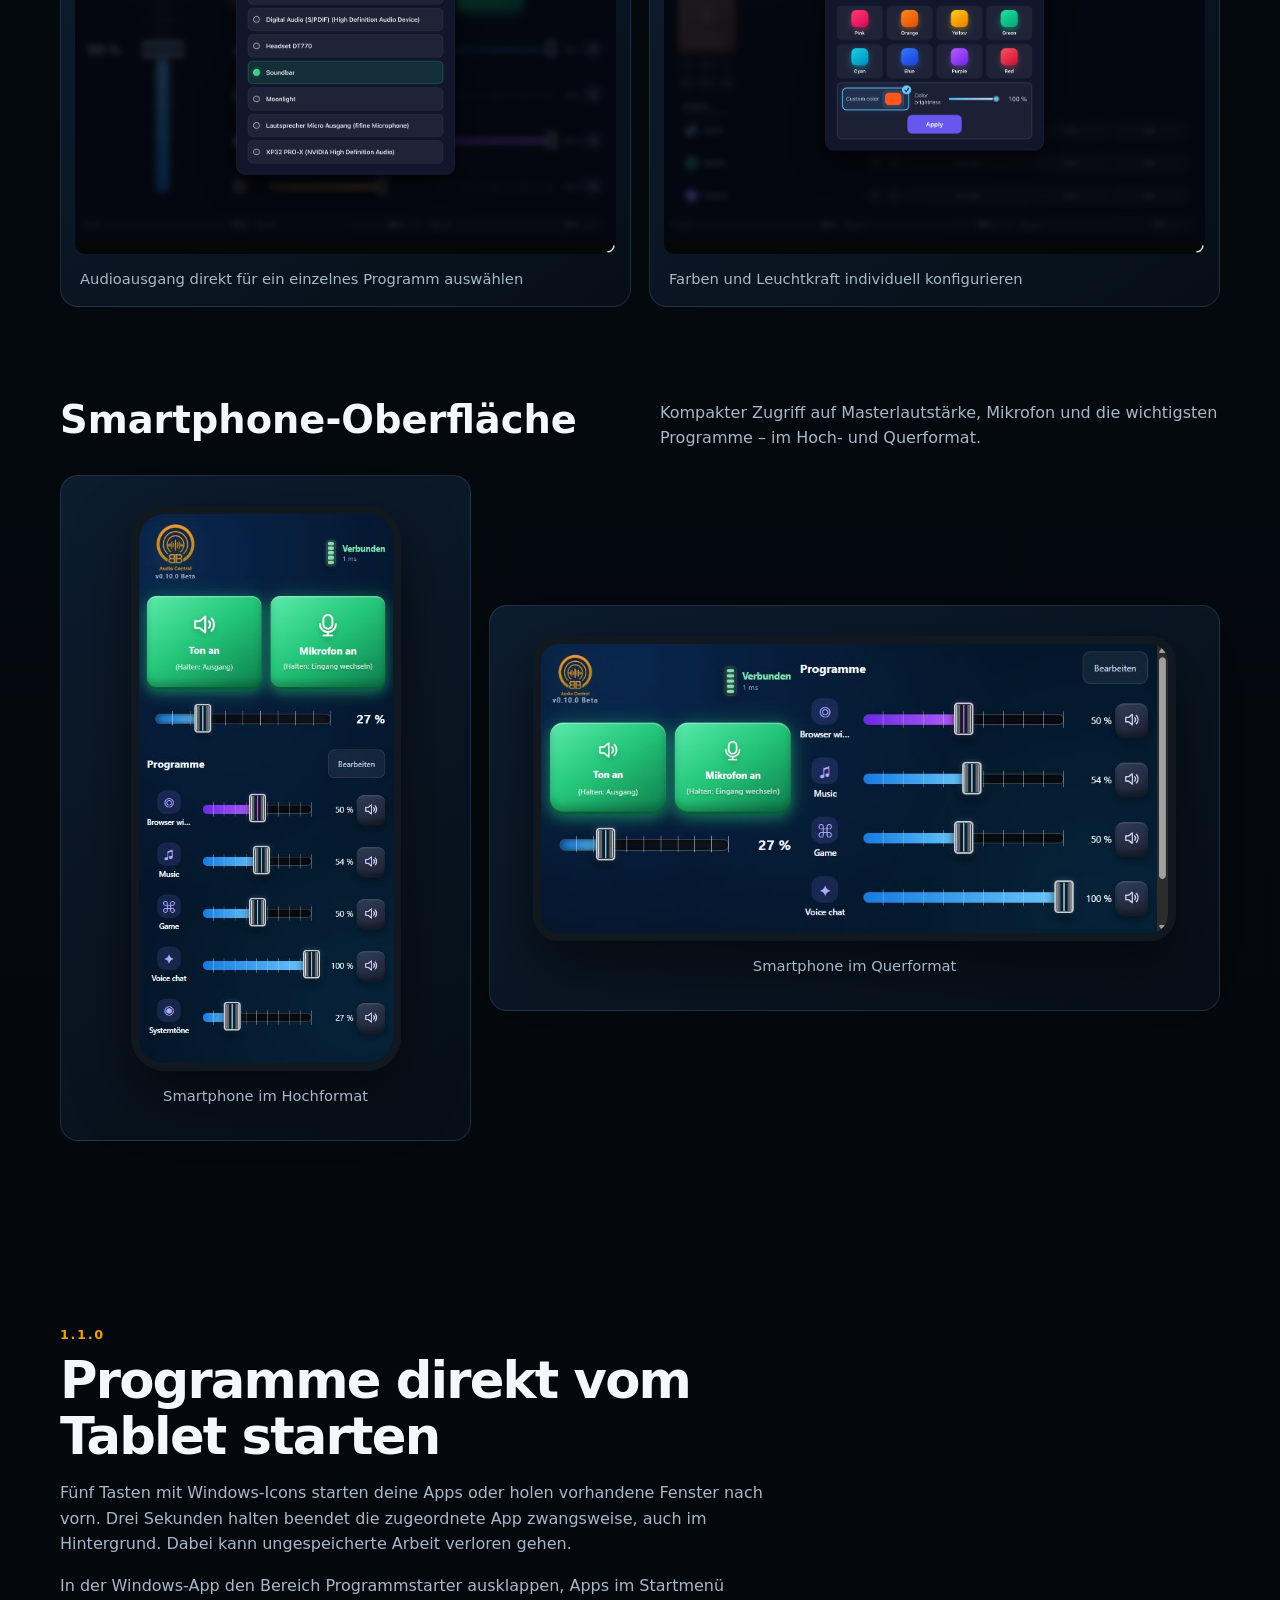
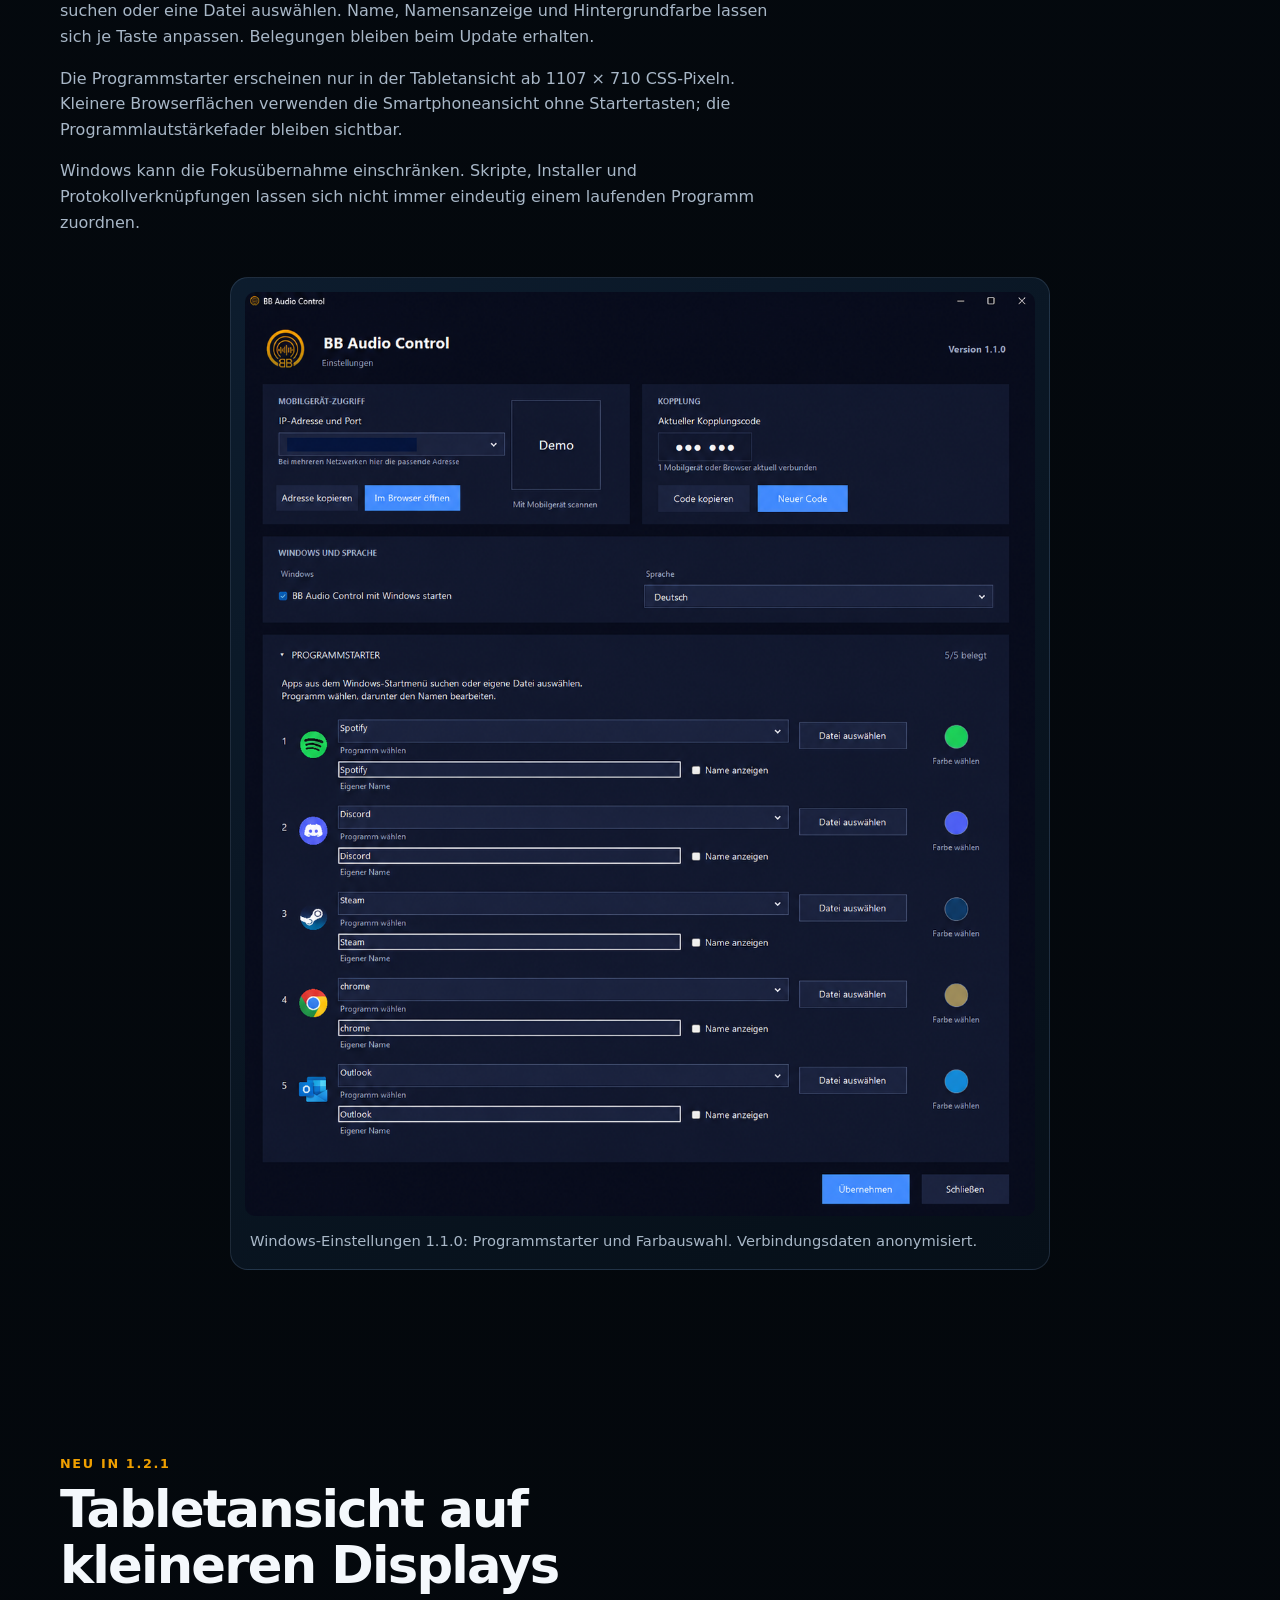
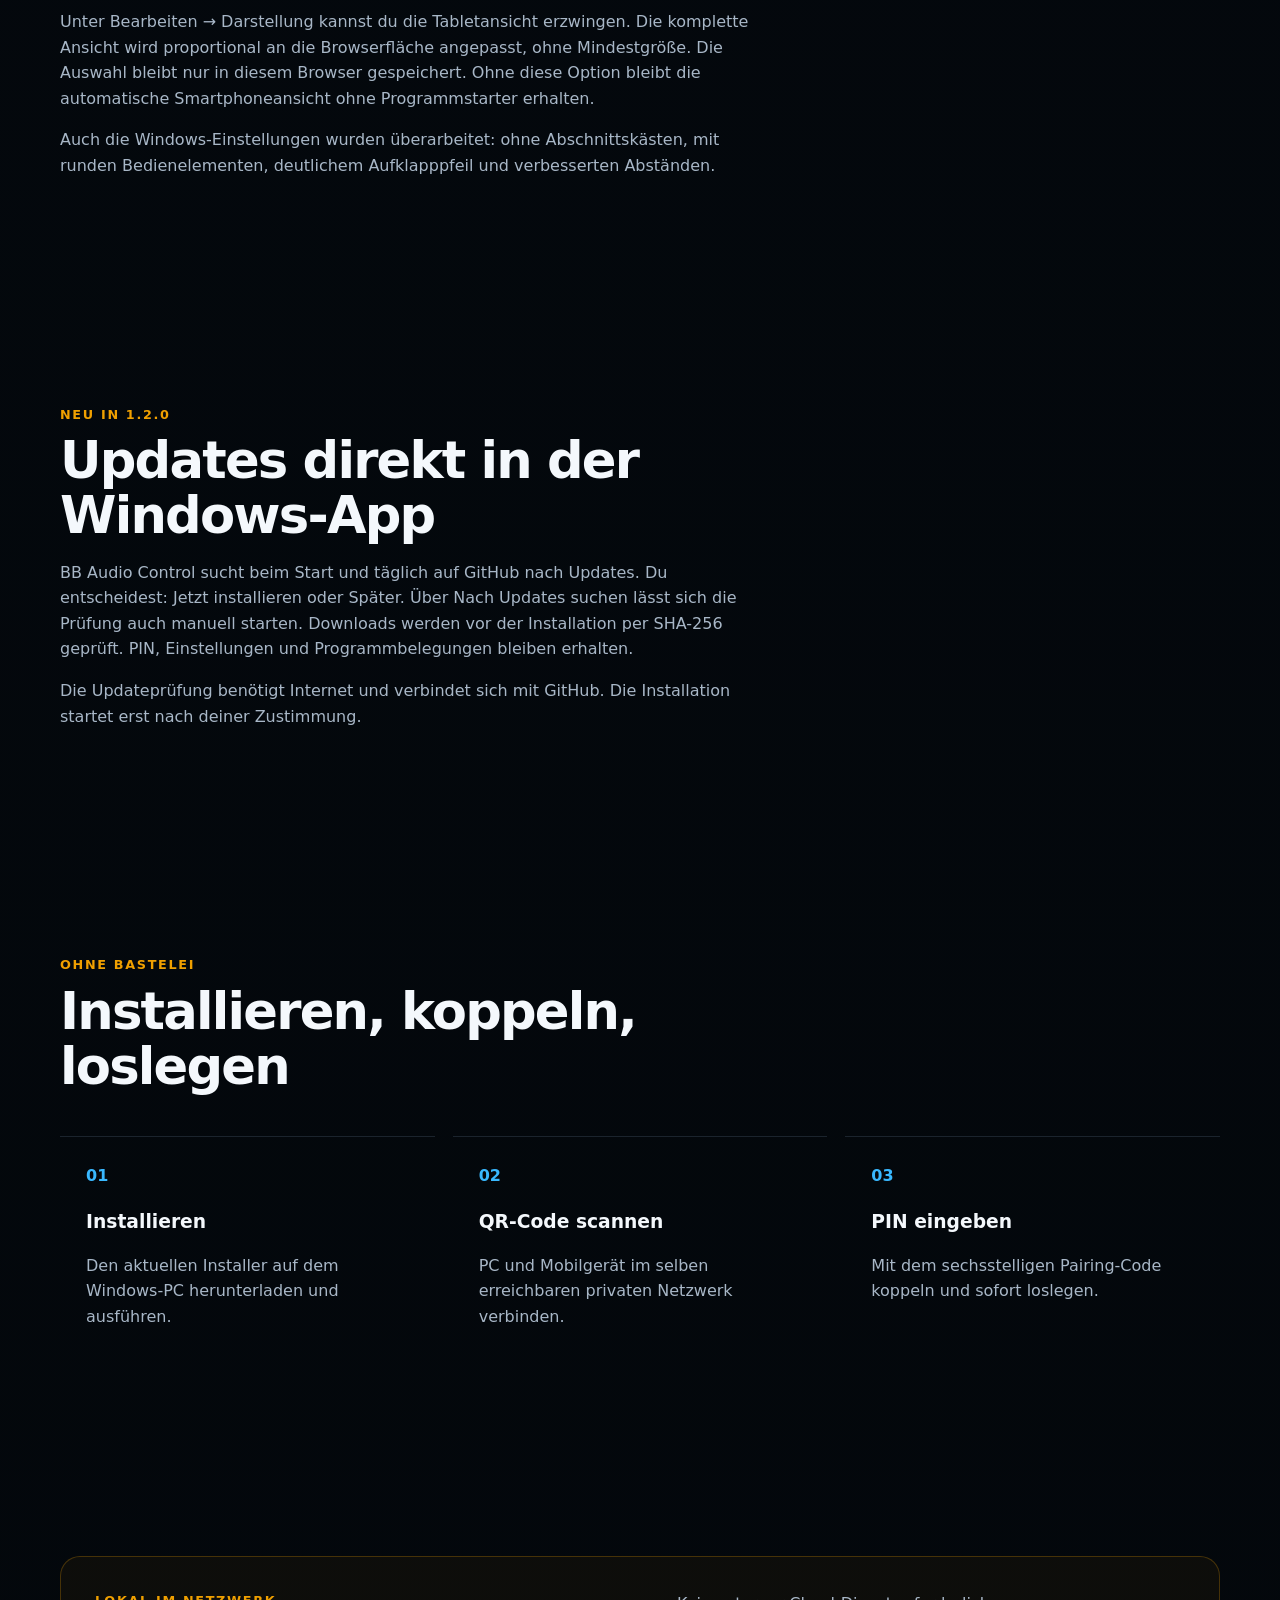
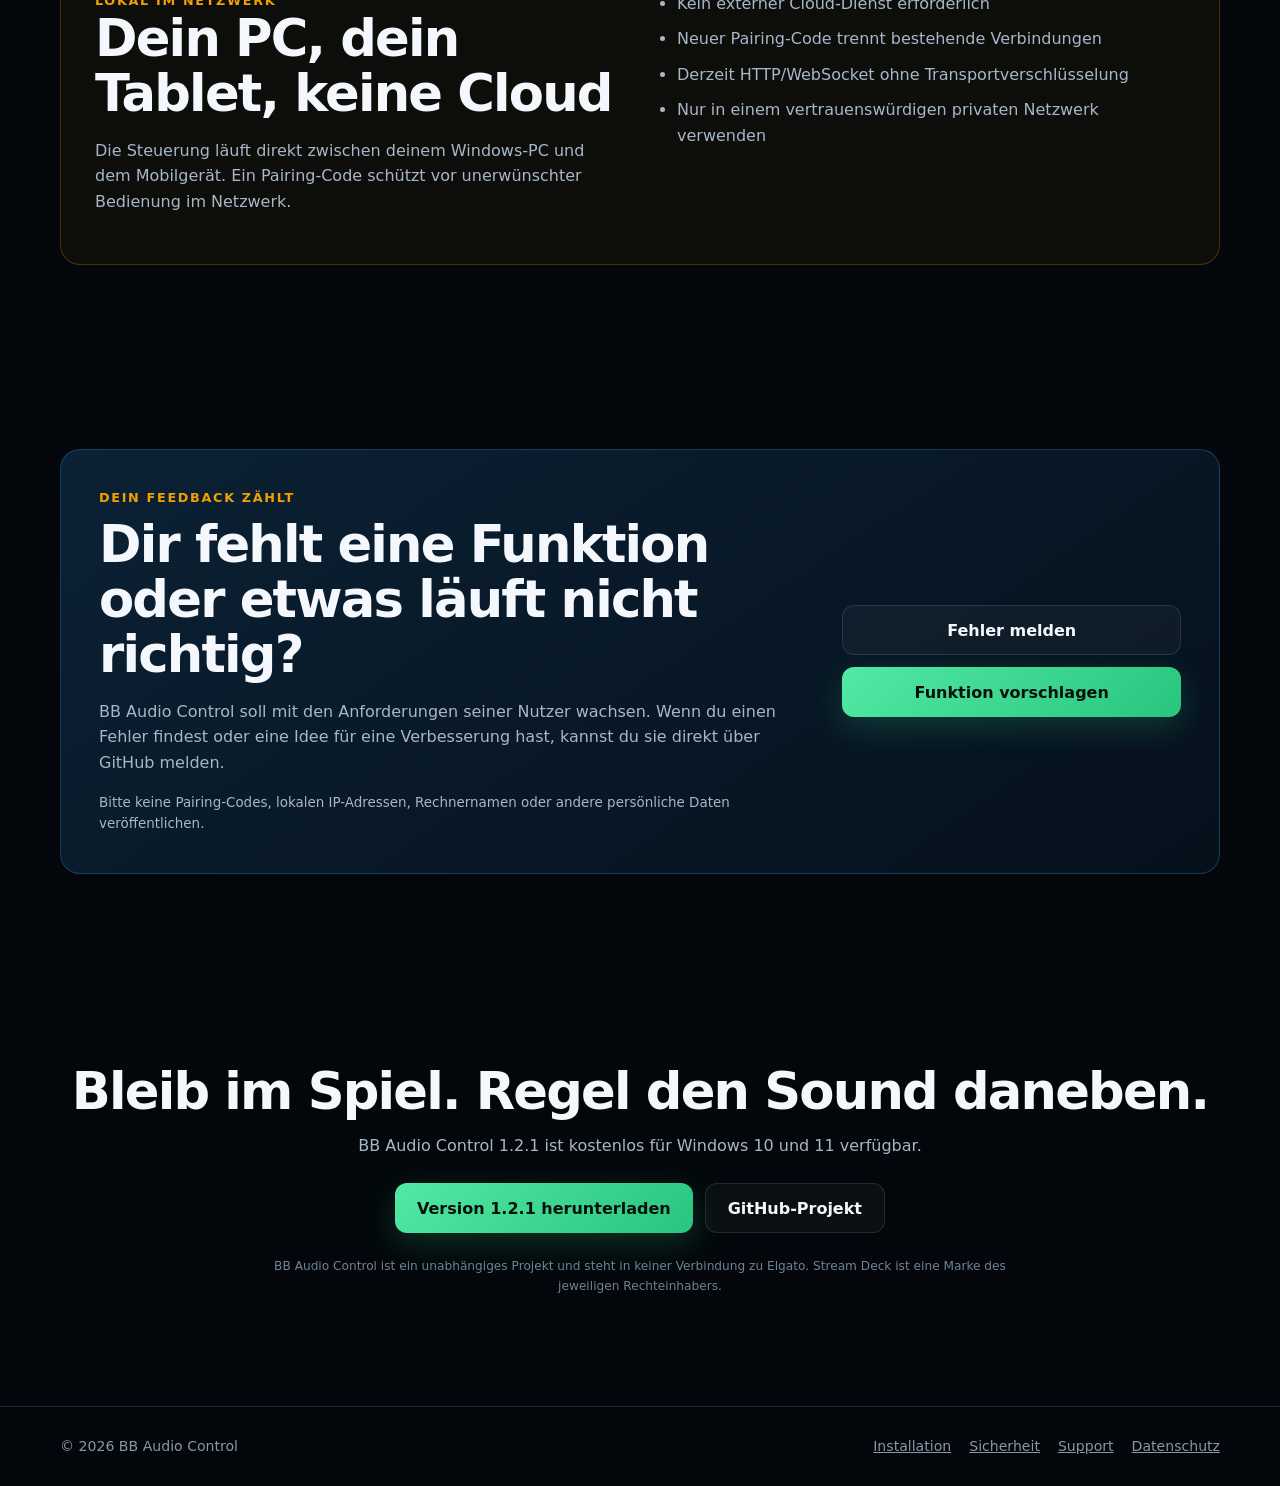
==== commit 0b007aee: "docs: announce 1.2.1 tablet mode and Windows design" ====
--- a/docs/index.html
+++ b/docs/index.html
@@ -16,7 +16,7 @@
   <meta property="og:type" content="website">
   <meta property="og:url" content="https://macson17.github.io/BB-Audio-Control/">
   <meta property="og:image" content="https://macson17.github.io/BB-Audio-Control/assets/v1.1.0-tablet-dashboard.png">
-  <script type="application/ld+json">{"@context":"https://schema.org","@type":"SoftwareApplication","name":"BB Audio Control","applicationCategory":"MultimediaApplication","operatingSystem":"Windows 10, Windows 11","softwareVersion":"1.2.0","downloadUrl":"https://github.com/macson17/BB-Audio-Control/releases/tag/v1.2.0","image":"https://macson17.github.io/BB-Audio-Control/assets/v1.1.0-tablet-dashboard.png","description":"Stream-Deck-Alternative für die PC-Audiosteuerung beim Gaming, im Homeoffice und im Windows-Alltag. Regelt Programme, Audioausgänge, Mikrofon und Medien vom Tablet oder Smartphone.","offers":{"@type":"Offer","price":"0","priceCurrency":"EUR"}}</script>
+  <script type="application/ld+json">{"@context":"https://schema.org","@type":"SoftwareApplication","name":"BB Audio Control","applicationCategory":"MultimediaApplication","operatingSystem":"Windows 10, Windows 11","softwareVersion":"1.2.1","downloadUrl":"https://github.com/macson17/BB-Audio-Control/releases/tag/v1.2.1","image":"https://macson17.github.io/BB-Audio-Control/assets/v1.1.0-tablet-dashboard.png","description":"Stream-Deck-Alternative für die PC-Audiosteuerung beim Gaming, im Homeoffice und im Windows-Alltag. Regelt Programme, Audioausgänge, Mikrofon und Medien vom Tablet oder Smartphone.","offers":{"@type":"Offer","price":"0","priceCurrency":"EUR"}}</script>
 </head>
 <body>
   <header class="site-header"><div class="wrap nav">
@@ -25,10 +25,10 @@
   </div></header>
   <main id="top">
     <section class="hero"><div class="wrap">
-      <div class="eyebrow">Audiosteuerung fürs Gaming · Version 1.2.0</div>
+      <div class="eyebrow">Audiosteuerung fürs Gaming · Version 1.2.1</div>
       <h1>Dein Sound im Griff.</h1>
       <p class="lead">Spiel zu laut, Sprachchat zu leise oder der Browser dröhnt dazwischen? Regle jede Anwendung direkt auf dem Tablet oder Smartphone – beim Gaming genauso wie im normalen Windows-Alltag.</p>
-      <div class="actions"><a class="button button-primary" href="https://github.com/macson17/BB-Audio-Control/releases/tag/v1.2.0">Kostenlos herunterladen</a><a class="button button-secondary" href="#funktionen">Funktionen ansehen</a></div>
+      <div class="actions"><a class="button button-primary" href="https://github.com/macson17/BB-Audio-Control/releases/tag/v1.2.1">Kostenlos herunterladen</a><a class="button button-secondary" href="#funktionen">Funktionen ansehen</a></div>
       <p class="microcopy">Windows 10/11 · x64 · Kostenlos · Installer derzeit nicht digital signiert</p>
       <div class="hero-shot"><div class="tablet-frame"><img src="assets/v1.1.0-tablet-dashboard.png" alt="BB Audio Control Dashboard auf einem Tablet" width="2778" height="1940"></div><div class="tablet-stand" aria-hidden="true"></div></div>
     </div></section>
@@ -64,6 +64,7 @@
     </div></section>
 
     <section class="section" id="programmstarter"><div class="wrap"><div class="section-head"><div class="eyebrow">1.1.0</div><h2>Programme direkt vom Tablet starten</h2><p>Fünf Tasten mit Windows-Icons starten deine Apps oder holen vorhandene Fenster nach vorn. Drei Sekunden halten beendet die zugeordnete App zwangsweise, auch im Hintergrund. Dabei kann ungespeicherte Arbeit verloren gehen.</p><p>In der Windows-App den Bereich Programmstarter ausklappen, Apps im Startmenü suchen oder eine Datei auswählen. Name, Namensanzeige und Hintergrundfarbe lassen sich je Taste anpassen. Belegungen bleiben beim Update erhalten.</p><p>Die Programmstarter erscheinen nur in der Tabletansicht ab 1107 × 710 CSS-Pixeln. Kleinere Browserflächen verwenden die Smartphoneansicht ohne Startertasten; die Programmlautstärkefader bleiben sichtbar.</p><p>Windows kann die Fokusübernahme einschränken. Skripte, Installer und Protokollverknüpfungen lassen sich nicht immer eindeutig einem laufenden Programm zuordnen.</p></div><figure class="device-card windows-settings"><img src="assets/v1.1.0-windows-settings.png" alt="Windows-Einstellungen 1.1.0: Programmstarter und Farbauswahl. Verbindungsdaten anonymisiert." loading="lazy" width="1159" height="1356"><figcaption>Windows-Einstellungen 1.1.0: Programmstarter und Farbauswahl. Verbindungsdaten anonymisiert.</figcaption></figure></div></section>
+    <section class="section"><div class="wrap"><div class="section-head"><div class="eyebrow">Neu in 1.2.1</div><h2>Tabletansicht auf kleineren Displays</h2><p>Unter Bearbeiten → Darstellung kannst du die Tabletansicht erzwingen. Die komplette Ansicht wird proportional an die Browserfläche angepasst, ohne Mindestgröße. Die Auswahl bleibt nur in diesem Browser gespeichert. Ohne diese Option bleibt die automatische Smartphoneansicht ohne Programmstarter erhalten.</p><p>Auch die Windows-Einstellungen wurden überarbeitet: ohne Abschnittskästen, mit runden Bedienelementen, deutlichem Aufklapppfeil und verbesserten Abständen.</p></div></div></section>
     <section class="section" id="updates"><div class="wrap"><div class="section-head"><div class="eyebrow">Neu in 1.2.0</div><h2>Updates direkt in der Windows-App</h2><p>BB Audio Control sucht beim Start und täglich auf GitHub nach Updates. Du entscheidest: Jetzt installieren oder Später. Über Nach Updates suchen lässt sich die Prüfung auch manuell starten. Downloads werden vor der Installation per SHA-256 geprüft. PIN, Einstellungen und Programmbelegungen bleiben erhalten.</p><p>Die Updateprüfung benötigt Internet und verbindet sich mit GitHub. Die Installation startet erst nach deiner Zustimmung.</p></div></div></section>
 <section class="section" id="start"><div class="wrap">
       <div class="section-head"><div class="eyebrow">Ohne Bastelei</div><h2>Installieren, koppeln, loslegen</h2></div>
@@ -81,7 +82,7 @@
 
     <section class="section" id="feedback"><div class="wrap feedback-panel"><div><div class="eyebrow">Dein Feedback zählt</div><h2>Dir fehlt eine Funktion oder etwas läuft nicht richtig?</h2><p>BB Audio Control soll mit den Anforderungen seiner Nutzer wachsen. Wenn du einen Fehler findest oder eine Idee für eine Verbesserung hast, kannst du sie direkt über GitHub melden.</p><p class="feedback-note">Bitte keine Pairing-Codes, lokalen IP-Adressen, Rechnernamen oder andere persönliche Daten veröffentlichen.</p></div><div class="feedback-actions"><a class="button button-secondary" href="https://github.com/macson17/BB-Audio-Control/issues/new?template=bug_report_de.yml">Fehler melden</a><a class="button button-primary" href="https://github.com/macson17/BB-Audio-Control/issues/new?template=feature_request_de.yml">Funktion vorschlagen</a></div></div></section>
 
-    <section class="cta"><div class="wrap"><h2>Bleib im Spiel. Regel den Sound daneben.</h2><p>BB Audio Control 1.2.0 ist kostenlos für Windows 10 und 11 verfügbar.</p><div class="actions"><a class="button button-primary" href="https://github.com/macson17/BB-Audio-Control/releases/tag/v1.2.0">Version 1.2.0 herunterladen</a><a class="button button-secondary" href="https://github.com/macson17/BB-Audio-Control">GitHub-Projekt</a></div><p class="trademark-note">BB Audio Control ist ein unabhängiges Projekt und steht in keiner Verbindung zu Elgato. Stream Deck ist eine Marke des jeweiligen Rechteinhabers.</p></div></section>
+    <section class="cta"><div class="wrap"><h2>Bleib im Spiel. Regel den Sound daneben.</h2><p>BB Audio Control 1.2.1 ist kostenlos für Windows 10 und 11 verfügbar.</p><div class="actions"><a class="button button-primary" href="https://github.com/macson17/BB-Audio-Control/releases/tag/v1.2.1">Version 1.2.1 herunterladen</a><a class="button button-secondary" href="https://github.com/macson17/BB-Audio-Control">GitHub-Projekt</a></div><p class="trademark-note">BB Audio Control ist ein unabhängiges Projekt und steht in keiner Verbindung zu Elgato. Stream Deck ist eine Marke des jeweiligen Rechteinhabers.</p></div></section>
   </main>
   <footer><div class="wrap footer-row"><span>© 2026 BB Audio Control</span><div class="footer-links"><a href="https://github.com/macson17/BB-Audio-Control/blob/main/README-Installation-DE.md">Installation</a><a href="https://github.com/macson17/BB-Audio-Control/blob/main/SECURITY-DE.md">Sicherheit</a><a href="https://github.com/macson17/BB-Audio-Control/issues">Support</a><a href="privacy/">Datenschutz</a></div></div></footer>
 </body>
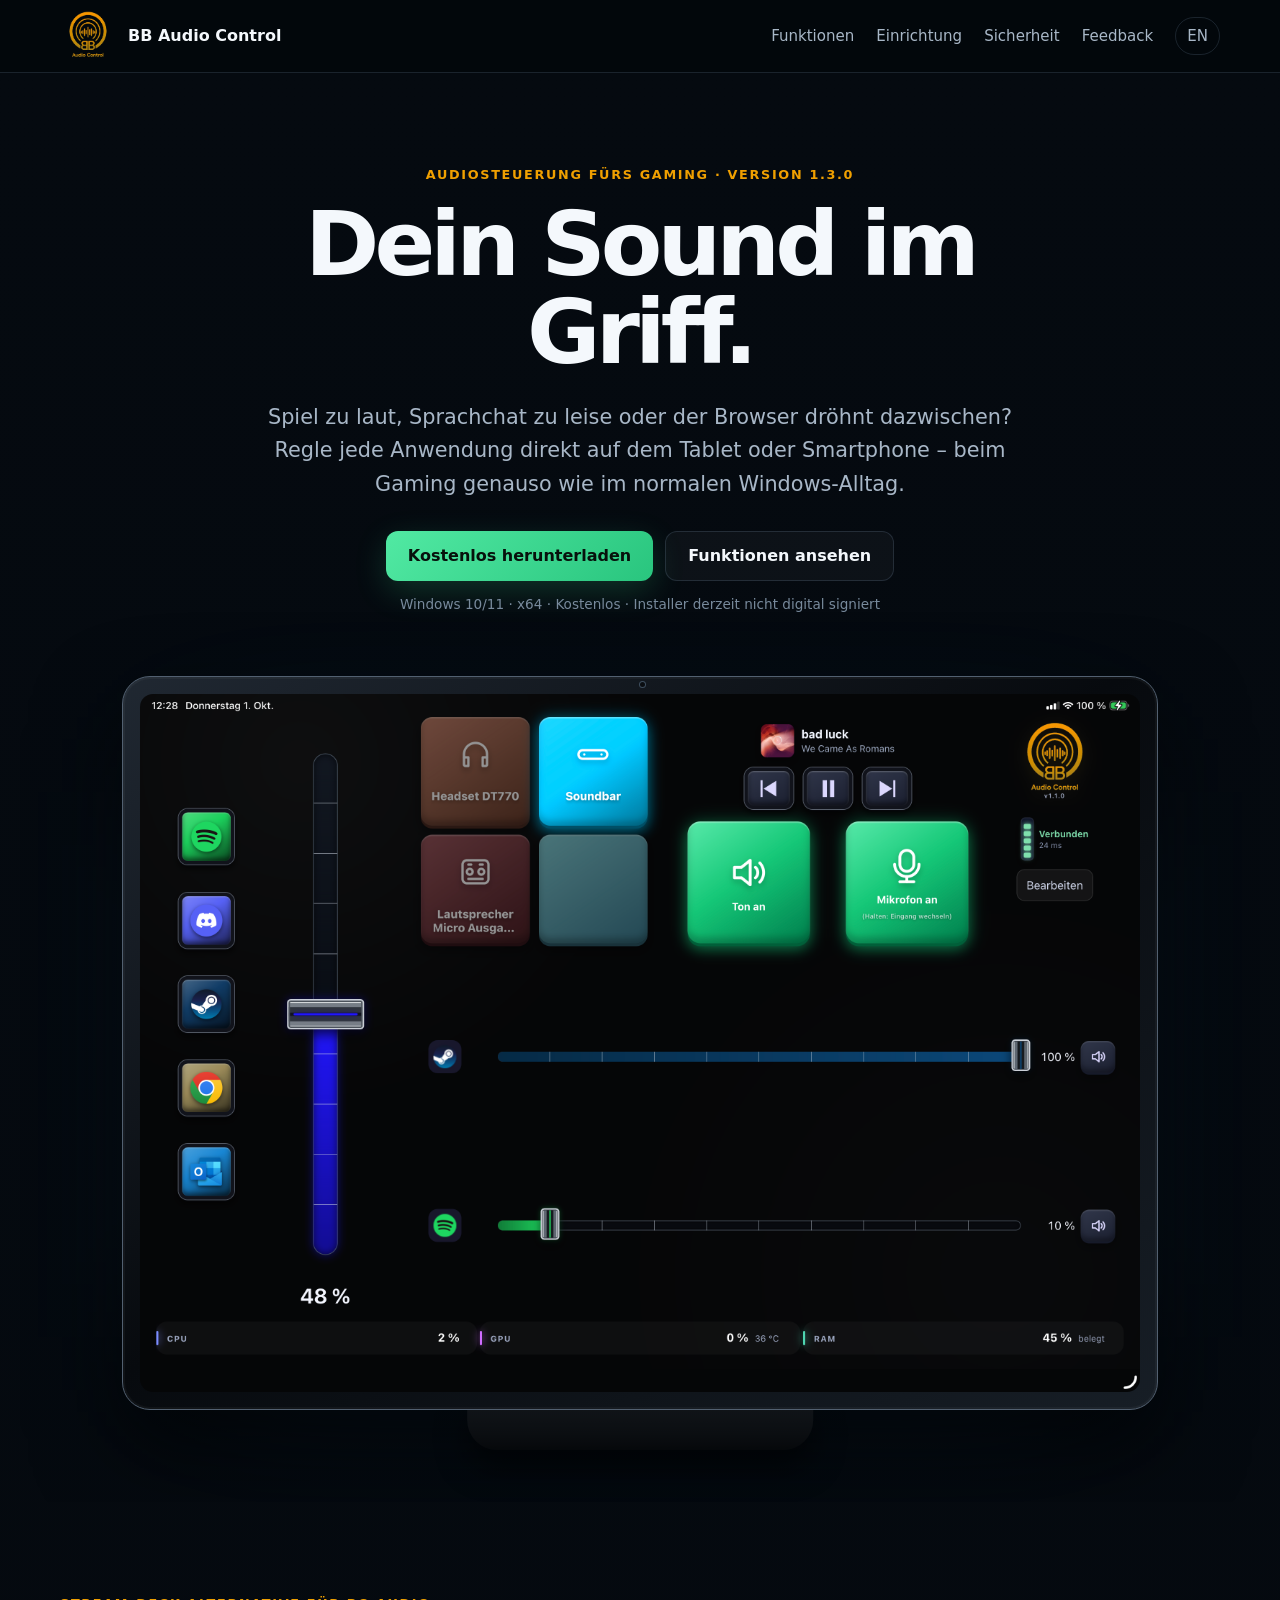
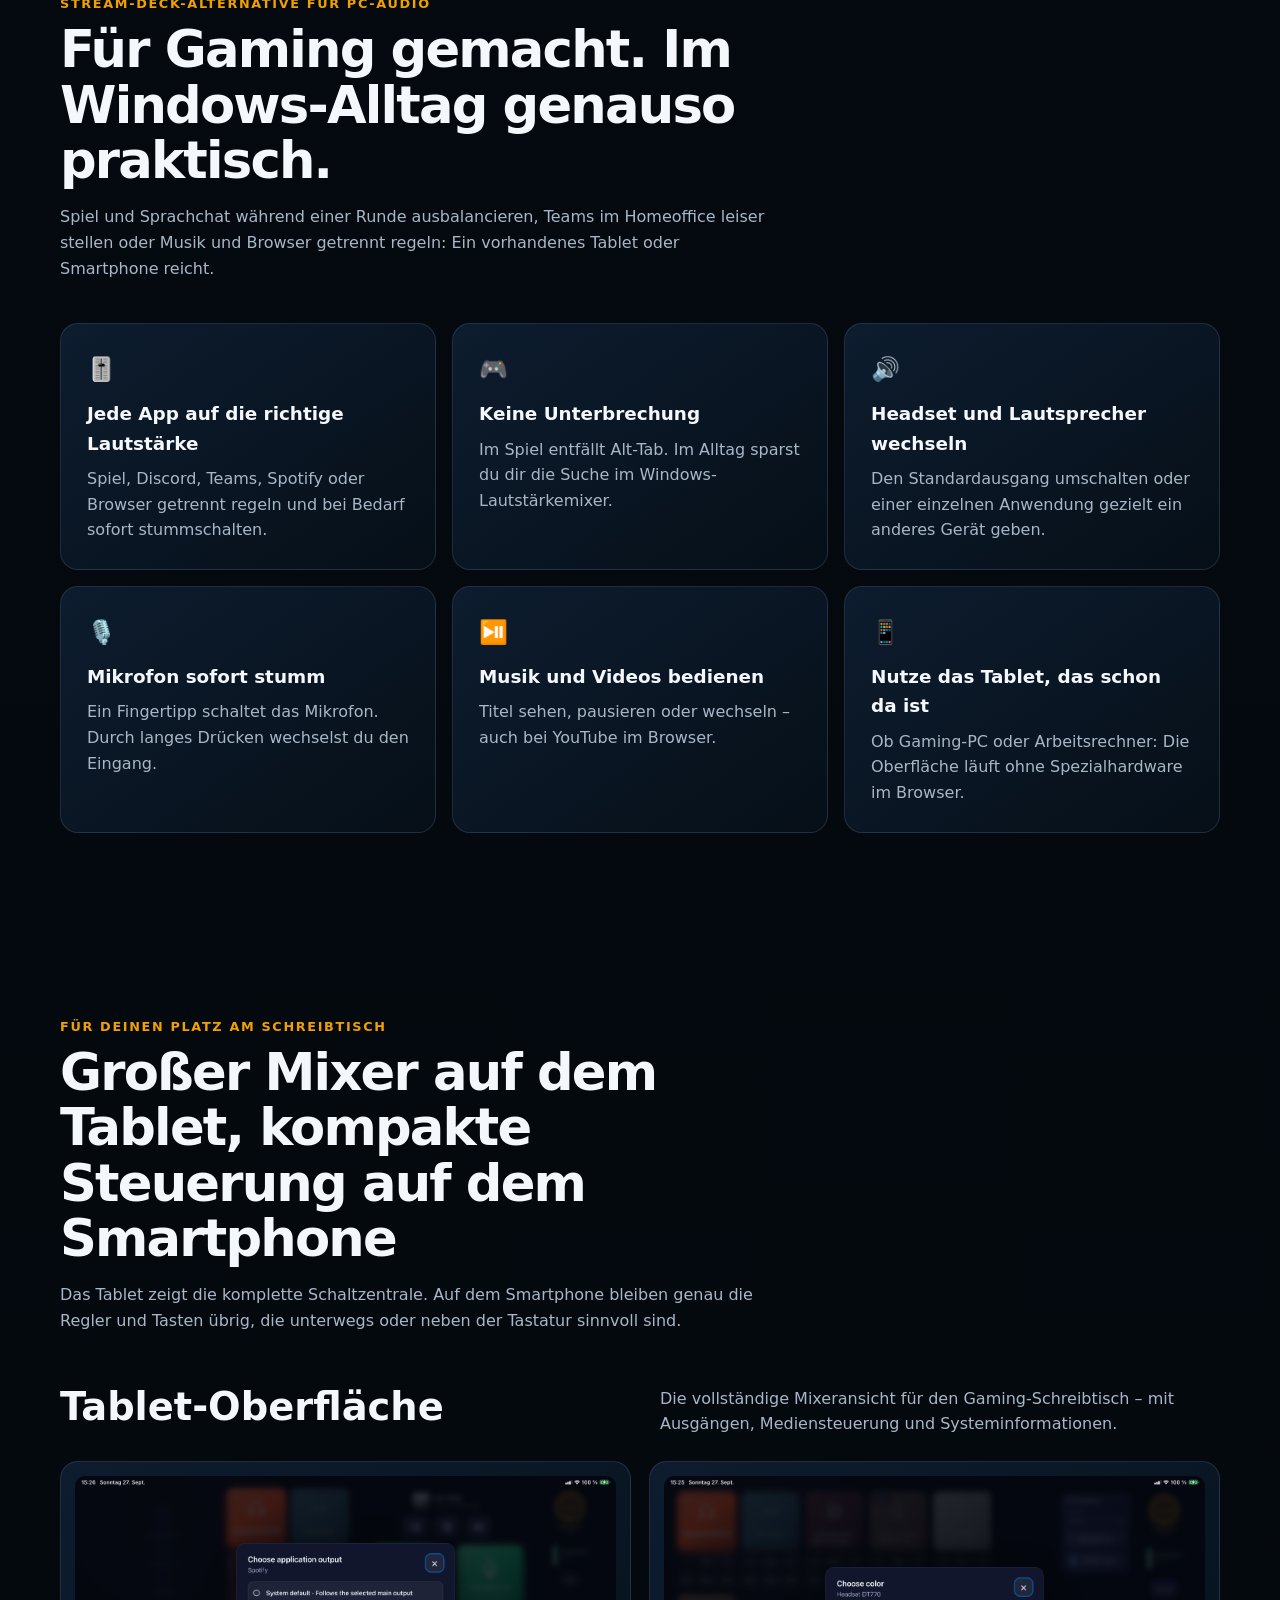
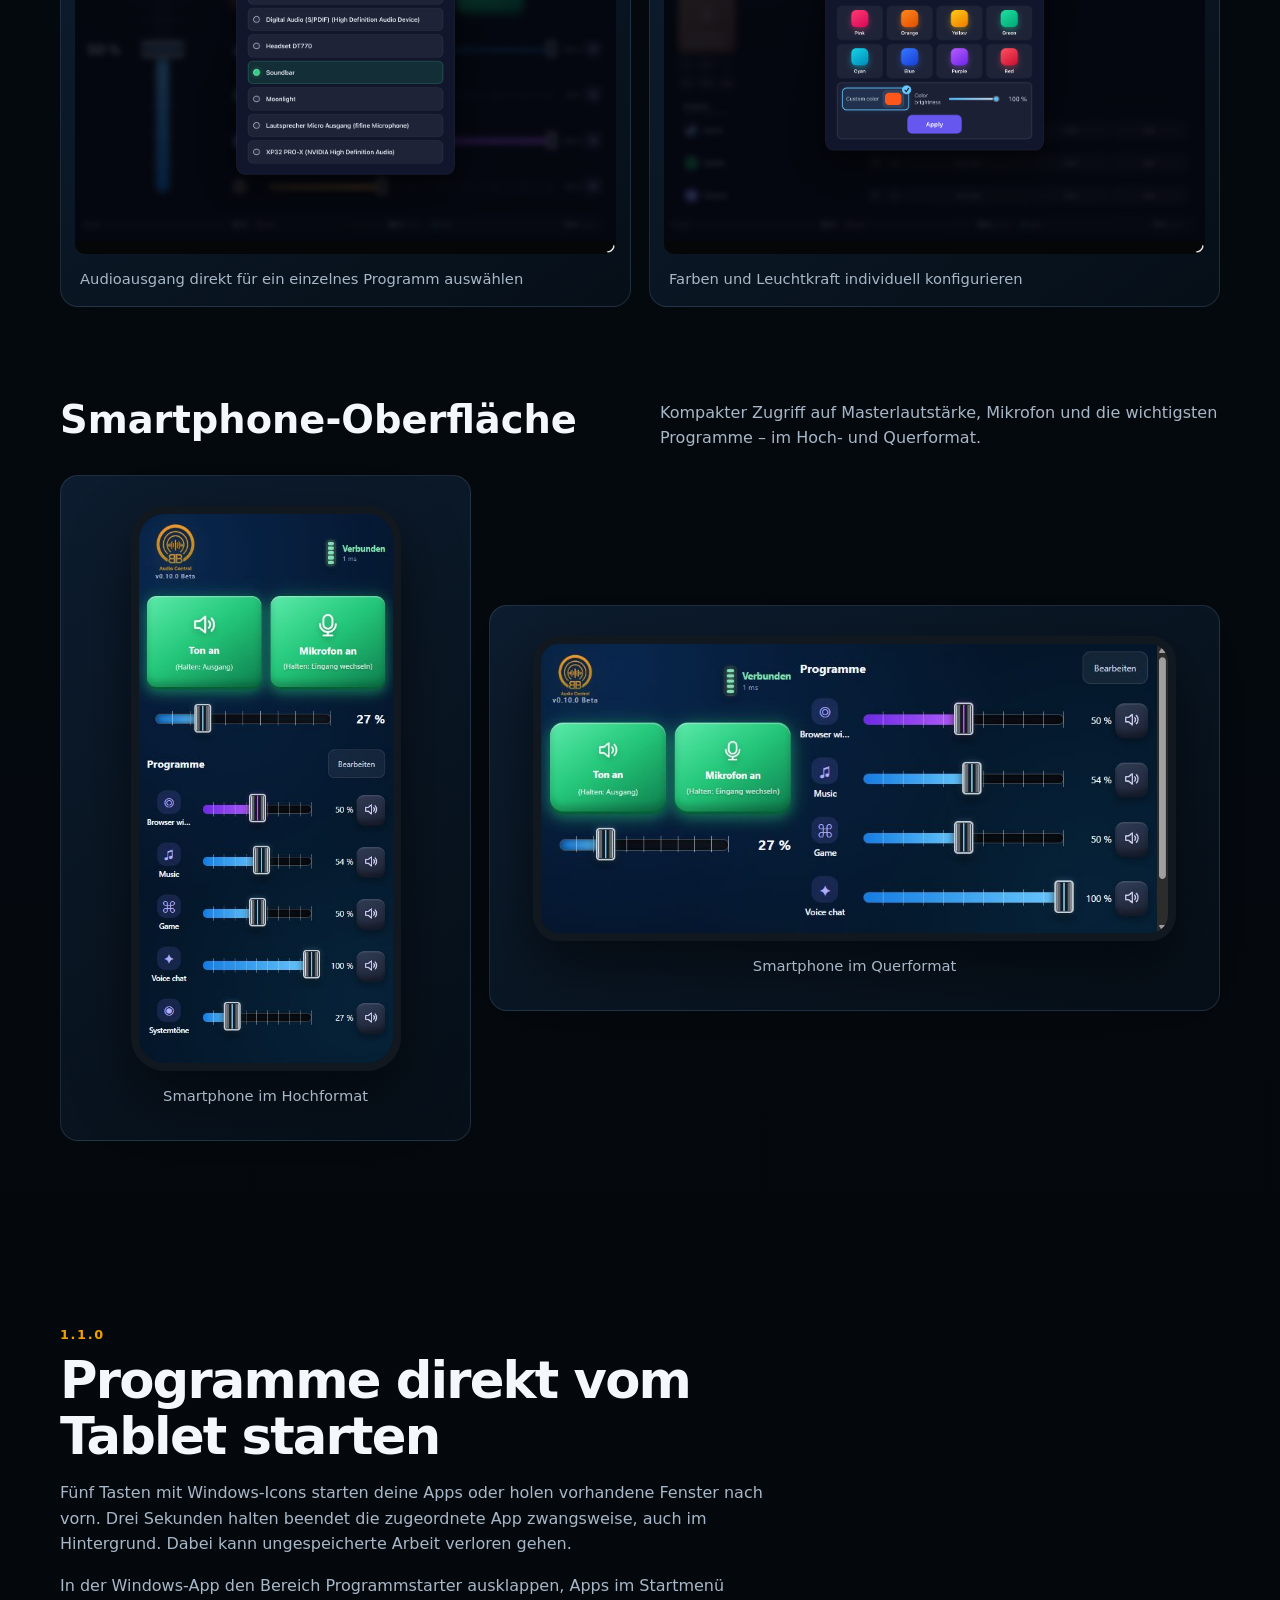
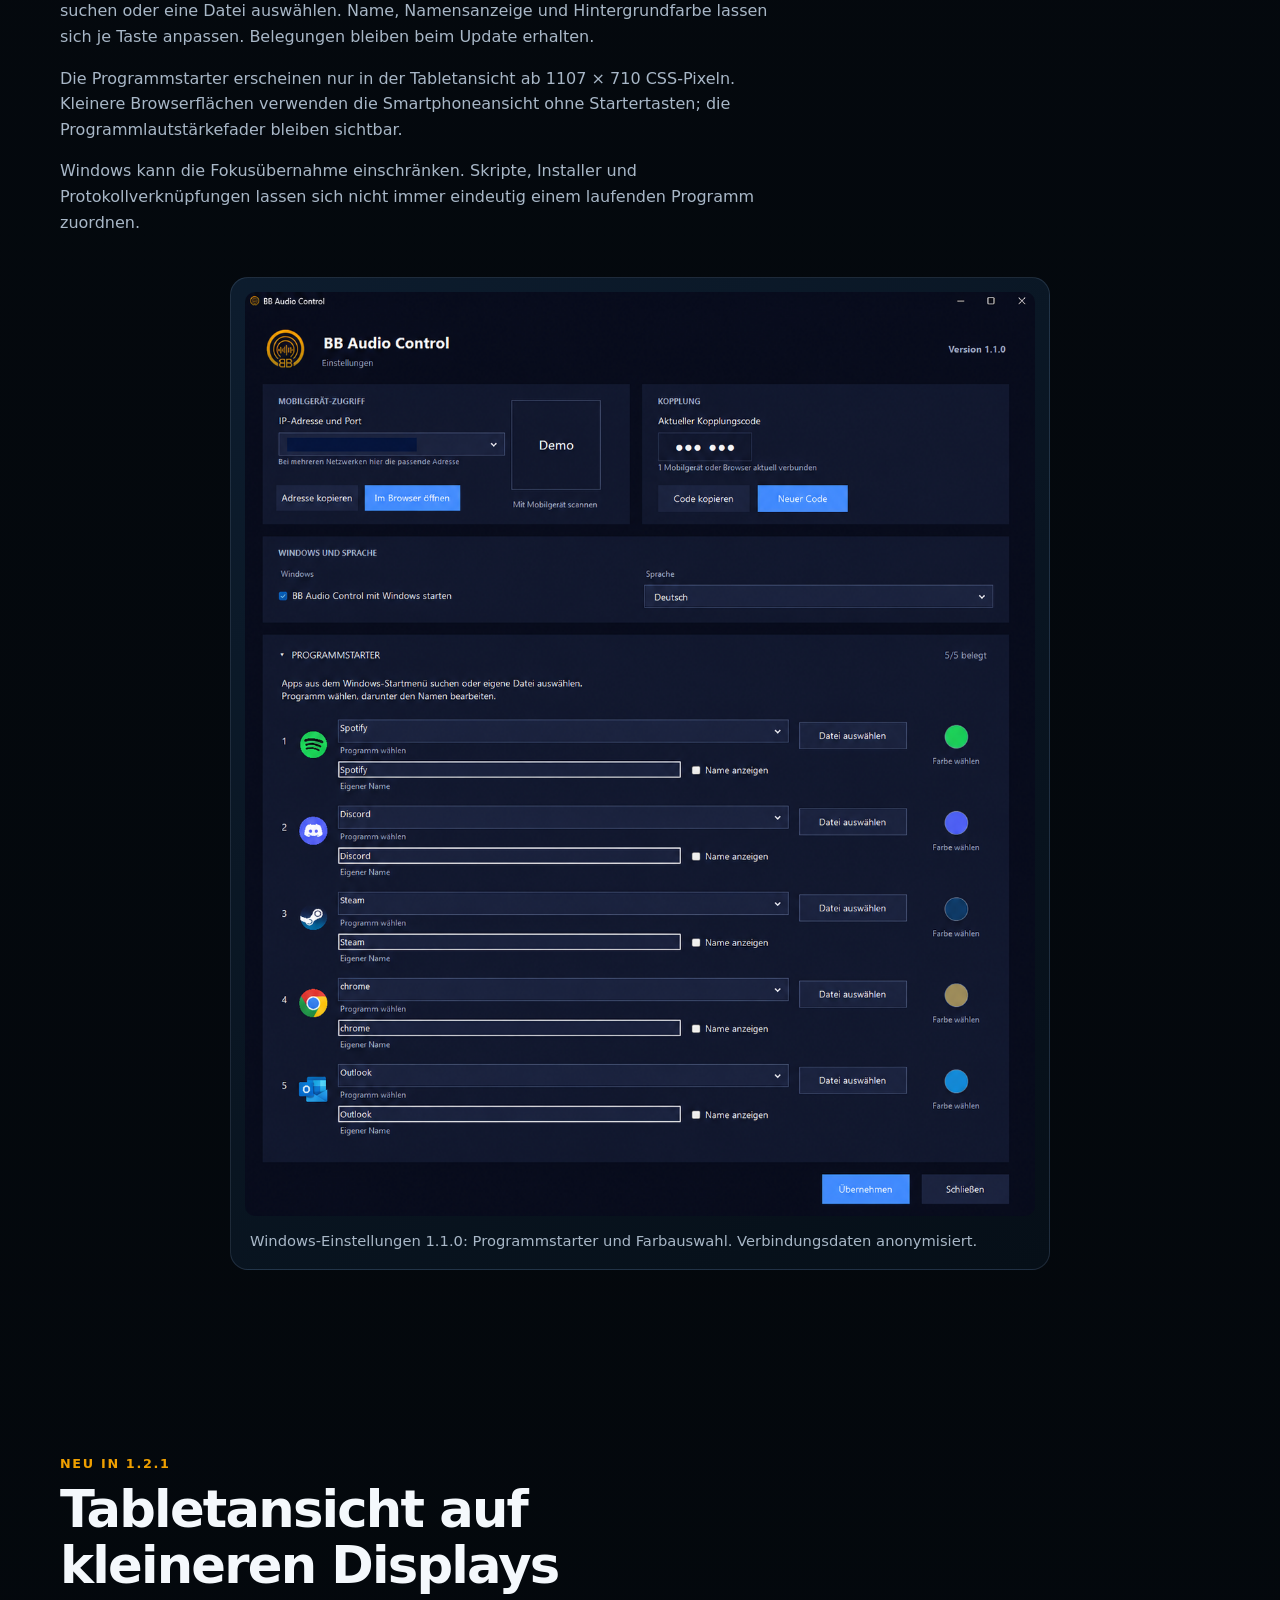
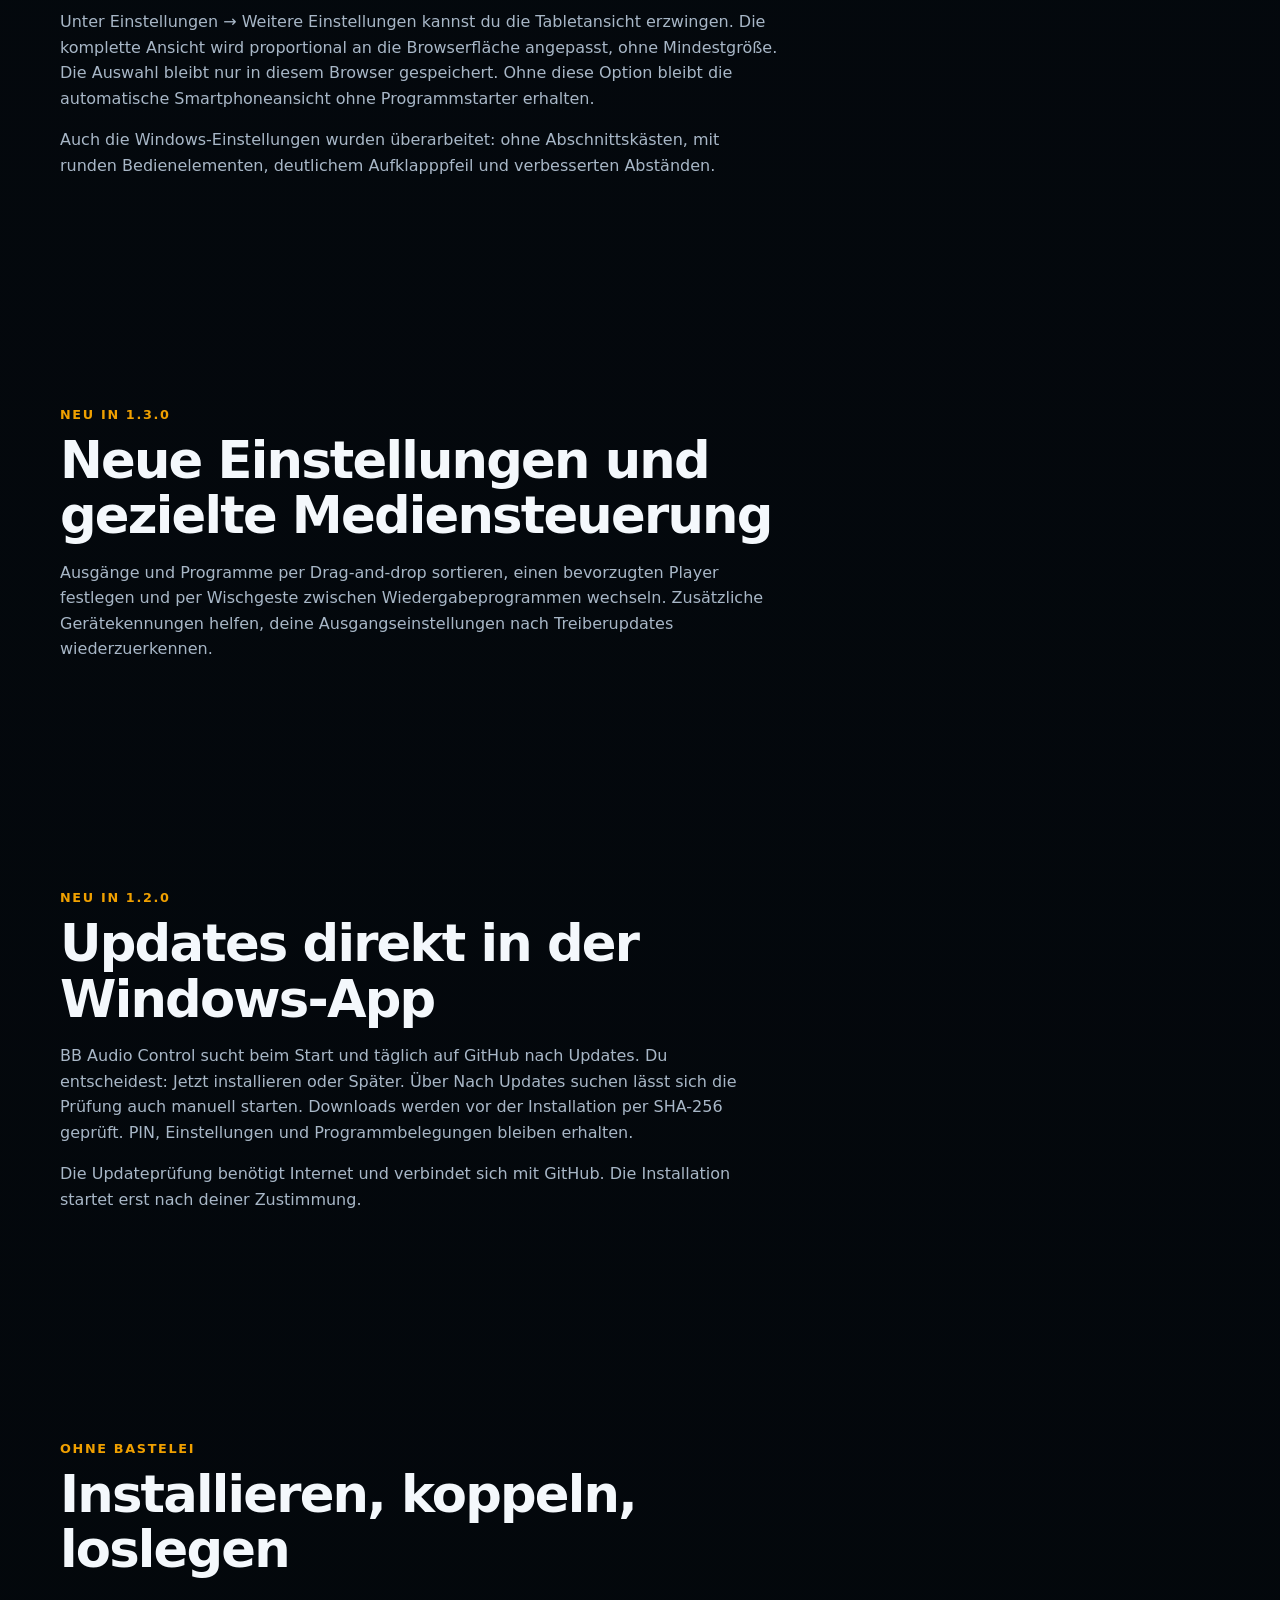
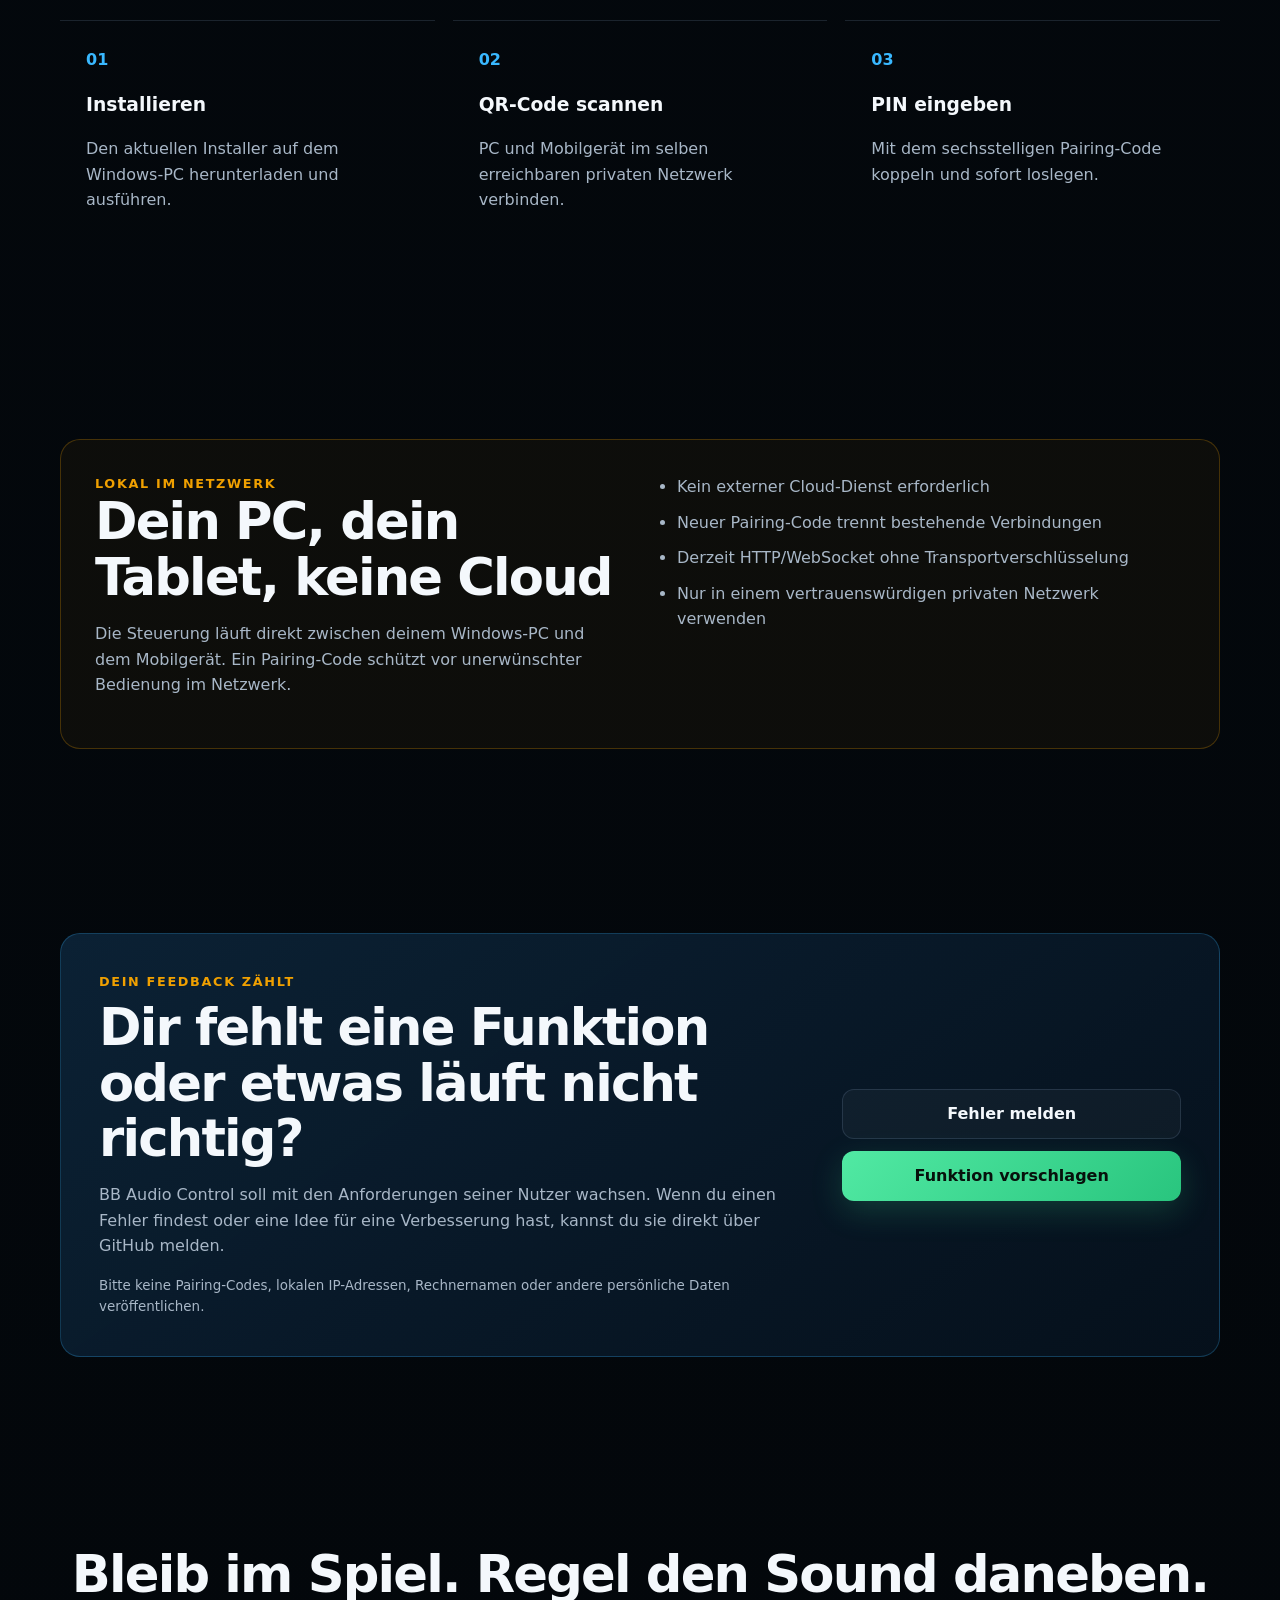
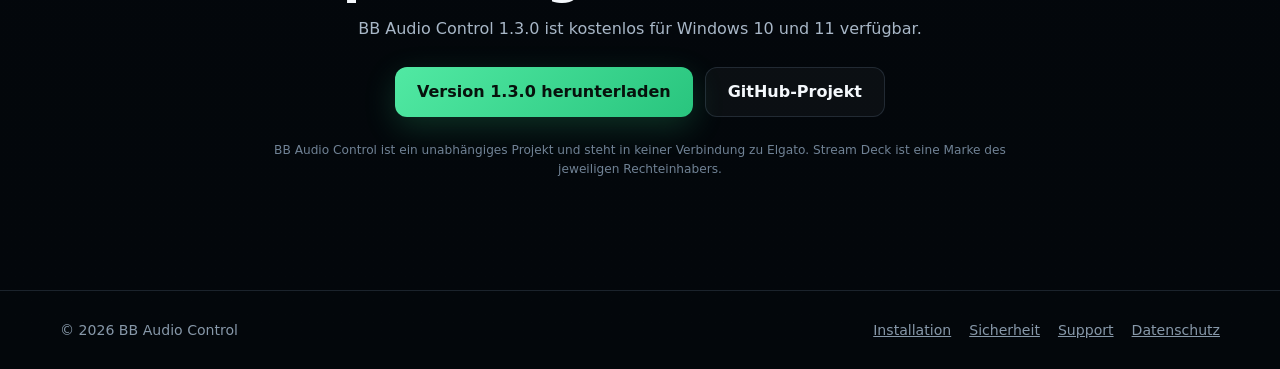
==== commit 23d8187c: "docs: release 1.3.0 media players and settings tabs" ====
--- a/docs/index.html
+++ b/docs/index.html
@@ -16,7 +16,7 @@
   <meta property="og:type" content="website">
   <meta property="og:url" content="https://macson17.github.io/BB-Audio-Control/">
   <meta property="og:image" content="https://macson17.github.io/BB-Audio-Control/assets/v1.1.0-tablet-dashboard.png">
-  <script type="application/ld+json">{"@context":"https://schema.org","@type":"SoftwareApplication","name":"BB Audio Control","applicationCategory":"MultimediaApplication","operatingSystem":"Windows 10, Windows 11","softwareVersion":"1.2.1","downloadUrl":"https://github.com/macson17/BB-Audio-Control/releases/tag/v1.2.1","image":"https://macson17.github.io/BB-Audio-Control/assets/v1.1.0-tablet-dashboard.png","description":"Stream-Deck-Alternative für die PC-Audiosteuerung beim Gaming, im Homeoffice und im Windows-Alltag. Regelt Programme, Audioausgänge, Mikrofon und Medien vom Tablet oder Smartphone.","offers":{"@type":"Offer","price":"0","priceCurrency":"EUR"}}</script>
+  <script type="application/ld+json">{"@context":"https://schema.org","@type":"SoftwareApplication","name":"BB Audio Control","applicationCategory":"MultimediaApplication","operatingSystem":"Windows 10, Windows 11","softwareVersion":"1.3.0","downloadUrl":"https://github.com/macson17/BB-Audio-Control/releases/tag/v1.3.0","image":"https://macson17.github.io/BB-Audio-Control/assets/v1.1.0-tablet-dashboard.png","description":"Stream-Deck-Alternative für die PC-Audiosteuerung beim Gaming, im Homeoffice und im Windows-Alltag. Regelt Programme, Audioausgänge, Mikrofon und Medien vom Tablet oder Smartphone.","offers":{"@type":"Offer","price":"0","priceCurrency":"EUR"}}</script>
 </head>
 <body>
   <header class="site-header"><div class="wrap nav">
@@ -25,10 +25,10 @@
   </div></header>
   <main id="top">
     <section class="hero"><div class="wrap">
-      <div class="eyebrow">Audiosteuerung fürs Gaming · Version 1.2.1</div>
+      <div class="eyebrow">Audiosteuerung fürs Gaming · Version 1.3.0</div>
       <h1>Dein Sound im Griff.</h1>
       <p class="lead">Spiel zu laut, Sprachchat zu leise oder der Browser dröhnt dazwischen? Regle jede Anwendung direkt auf dem Tablet oder Smartphone – beim Gaming genauso wie im normalen Windows-Alltag.</p>
-      <div class="actions"><a class="button button-primary" href="https://github.com/macson17/BB-Audio-Control/releases/tag/v1.2.1">Kostenlos herunterladen</a><a class="button button-secondary" href="#funktionen">Funktionen ansehen</a></div>
+      <div class="actions"><a class="button button-primary" href="https://github.com/macson17/BB-Audio-Control/releases/tag/v1.3.0">Kostenlos herunterladen</a><a class="button button-secondary" href="#funktionen">Funktionen ansehen</a></div>
       <p class="microcopy">Windows 10/11 · x64 · Kostenlos · Installer derzeit nicht digital signiert</p>
       <div class="hero-shot"><div class="tablet-frame"><img src="assets/v1.1.0-tablet-dashboard.png" alt="BB Audio Control Dashboard auf einem Tablet" width="2778" height="1940"></div><div class="tablet-stand" aria-hidden="true"></div></div>
     </div></section>
@@ -64,7 +64,8 @@
     </div></section>
 
     <section class="section" id="programmstarter"><div class="wrap"><div class="section-head"><div class="eyebrow">1.1.0</div><h2>Programme direkt vom Tablet starten</h2><p>Fünf Tasten mit Windows-Icons starten deine Apps oder holen vorhandene Fenster nach vorn. Drei Sekunden halten beendet die zugeordnete App zwangsweise, auch im Hintergrund. Dabei kann ungespeicherte Arbeit verloren gehen.</p><p>In der Windows-App den Bereich Programmstarter ausklappen, Apps im Startmenü suchen oder eine Datei auswählen. Name, Namensanzeige und Hintergrundfarbe lassen sich je Taste anpassen. Belegungen bleiben beim Update erhalten.</p><p>Die Programmstarter erscheinen nur in der Tabletansicht ab 1107 × 710 CSS-Pixeln. Kleinere Browserflächen verwenden die Smartphoneansicht ohne Startertasten; die Programmlautstärkefader bleiben sichtbar.</p><p>Windows kann die Fokusübernahme einschränken. Skripte, Installer und Protokollverknüpfungen lassen sich nicht immer eindeutig einem laufenden Programm zuordnen.</p></div><figure class="device-card windows-settings"><img src="assets/v1.1.0-windows-settings.png" alt="Windows-Einstellungen 1.1.0: Programmstarter und Farbauswahl. Verbindungsdaten anonymisiert." loading="lazy" width="1159" height="1356"><figcaption>Windows-Einstellungen 1.1.0: Programmstarter und Farbauswahl. Verbindungsdaten anonymisiert.</figcaption></figure></div></section>
-    <section class="section"><div class="wrap"><div class="section-head"><div class="eyebrow">Neu in 1.2.1</div><h2>Tabletansicht auf kleineren Displays</h2><p>Unter Bearbeiten → Darstellung kannst du die Tabletansicht erzwingen. Die komplette Ansicht wird proportional an die Browserfläche angepasst, ohne Mindestgröße. Die Auswahl bleibt nur in diesem Browser gespeichert. Ohne diese Option bleibt die automatische Smartphoneansicht ohne Programmstarter erhalten.</p><p>Auch die Windows-Einstellungen wurden überarbeitet: ohne Abschnittskästen, mit runden Bedienelementen, deutlichem Aufklapppfeil und verbesserten Abständen.</p></div></div></section>
+    <section class="section"><div class="wrap"><div class="section-head"><div class="eyebrow">Neu in 1.2.1</div><h2>Tabletansicht auf kleineren Displays</h2><p>Unter Einstellungen → Weitere Einstellungen kannst du die Tabletansicht erzwingen. Die komplette Ansicht wird proportional an die Browserfläche angepasst, ohne Mindestgröße. Die Auswahl bleibt nur in diesem Browser gespeichert. Ohne diese Option bleibt die automatische Smartphoneansicht ohne Programmstarter erhalten.</p><p>Auch die Windows-Einstellungen wurden überarbeitet: ohne Abschnittskästen, mit runden Bedienelementen, deutlichem Aufklapppfeil und verbesserten Abständen.</p></div></div></section>
+    <section class="section"><div class="wrap"><div class="section-head"><div class="eyebrow">Neu in 1.3.0</div><h2>Neue Einstellungen und gezielte Mediensteuerung</h2><p>Ausgänge und Programme per Drag-and-drop sortieren, einen bevorzugten Player festlegen und per Wischgeste zwischen Wiedergabeprogrammen wechseln. Zusätzliche Gerätekennungen helfen, deine Ausgangseinstellungen nach Treiberupdates wiederzuerkennen.</p></div></div></section>
     <section class="section" id="updates"><div class="wrap"><div class="section-head"><div class="eyebrow">Neu in 1.2.0</div><h2>Updates direkt in der Windows-App</h2><p>BB Audio Control sucht beim Start und täglich auf GitHub nach Updates. Du entscheidest: Jetzt installieren oder Später. Über Nach Updates suchen lässt sich die Prüfung auch manuell starten. Downloads werden vor der Installation per SHA-256 geprüft. PIN, Einstellungen und Programmbelegungen bleiben erhalten.</p><p>Die Updateprüfung benötigt Internet und verbindet sich mit GitHub. Die Installation startet erst nach deiner Zustimmung.</p></div></div></section>
 <section class="section" id="start"><div class="wrap">
       <div class="section-head"><div class="eyebrow">Ohne Bastelei</div><h2>Installieren, koppeln, loslegen</h2></div>
@@ -82,7 +83,7 @@
 
     <section class="section" id="feedback"><div class="wrap feedback-panel"><div><div class="eyebrow">Dein Feedback zählt</div><h2>Dir fehlt eine Funktion oder etwas läuft nicht richtig?</h2><p>BB Audio Control soll mit den Anforderungen seiner Nutzer wachsen. Wenn du einen Fehler findest oder eine Idee für eine Verbesserung hast, kannst du sie direkt über GitHub melden.</p><p class="feedback-note">Bitte keine Pairing-Codes, lokalen IP-Adressen, Rechnernamen oder andere persönliche Daten veröffentlichen.</p></div><div class="feedback-actions"><a class="button button-secondary" href="https://github.com/macson17/BB-Audio-Control/issues/new?template=bug_report_de.yml">Fehler melden</a><a class="button button-primary" href="https://github.com/macson17/BB-Audio-Control/issues/new?template=feature_request_de.yml">Funktion vorschlagen</a></div></div></section>
 
-    <section class="cta"><div class="wrap"><h2>Bleib im Spiel. Regel den Sound daneben.</h2><p>BB Audio Control 1.2.1 ist kostenlos für Windows 10 und 11 verfügbar.</p><div class="actions"><a class="button button-primary" href="https://github.com/macson17/BB-Audio-Control/releases/tag/v1.2.1">Version 1.2.1 herunterladen</a><a class="button button-secondary" href="https://github.com/macson17/BB-Audio-Control">GitHub-Projekt</a></div><p class="trademark-note">BB Audio Control ist ein unabhängiges Projekt und steht in keiner Verbindung zu Elgato. Stream Deck ist eine Marke des jeweiligen Rechteinhabers.</p></div></section>
+    <section class="cta"><div class="wrap"><h2>Bleib im Spiel. Regel den Sound daneben.</h2><p>BB Audio Control 1.3.0 ist kostenlos für Windows 10 und 11 verfügbar.</p><div class="actions"><a class="button button-primary" href="https://github.com/macson17/BB-Audio-Control/releases/tag/v1.3.0">Version 1.3.0 herunterladen</a><a class="button button-secondary" href="https://github.com/macson17/BB-Audio-Control">GitHub-Projekt</a></div><p class="trademark-note">BB Audio Control ist ein unabhängiges Projekt und steht in keiner Verbindung zu Elgato. Stream Deck ist eine Marke des jeweiligen Rechteinhabers.</p></div></section>
   </main>
   <footer><div class="wrap footer-row"><span>© 2026 BB Audio Control</span><div class="footer-links"><a href="https://github.com/macson17/BB-Audio-Control/blob/main/README-Installation-DE.md">Installation</a><a href="https://github.com/macson17/BB-Audio-Control/blob/main/SECURITY-DE.md">Sicherheit</a><a href="https://github.com/macson17/BB-Audio-Control/issues">Support</a><a href="privacy/">Datenschutz</a></div></div></footer>
 </body>
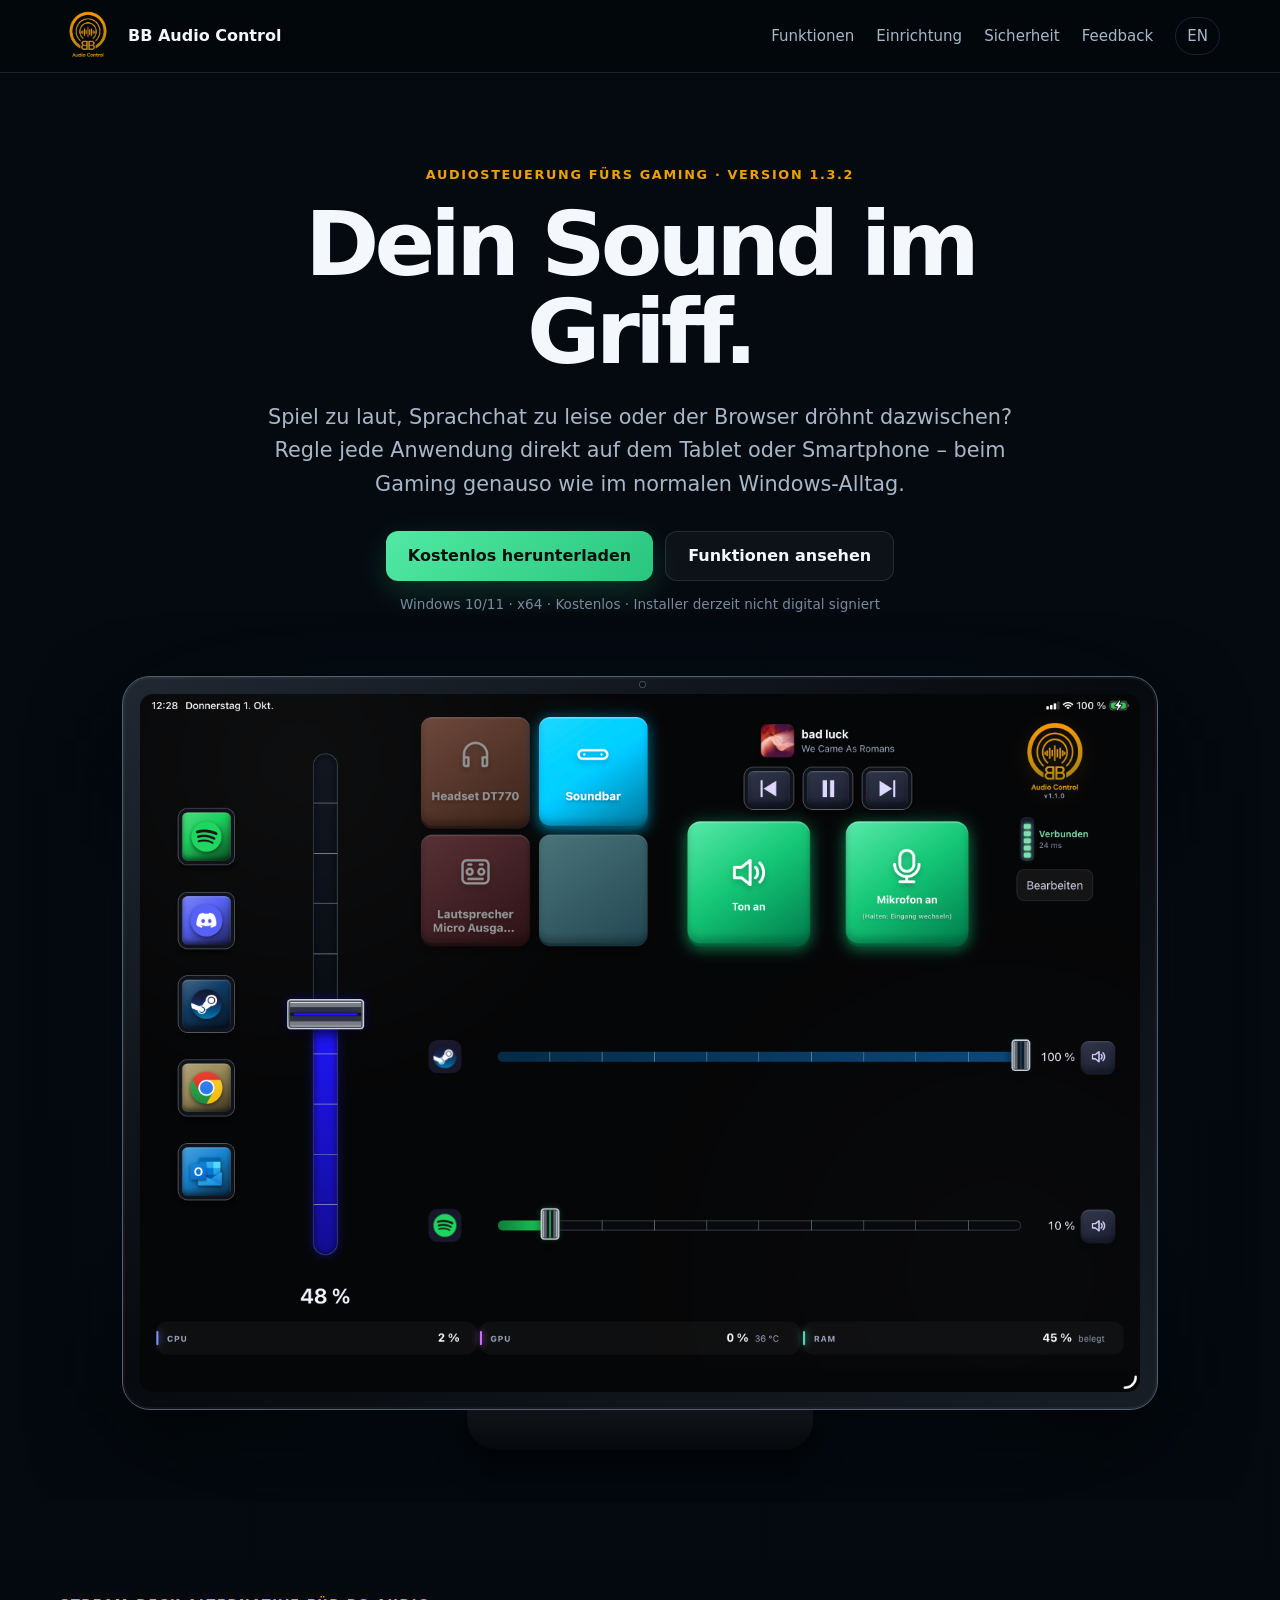
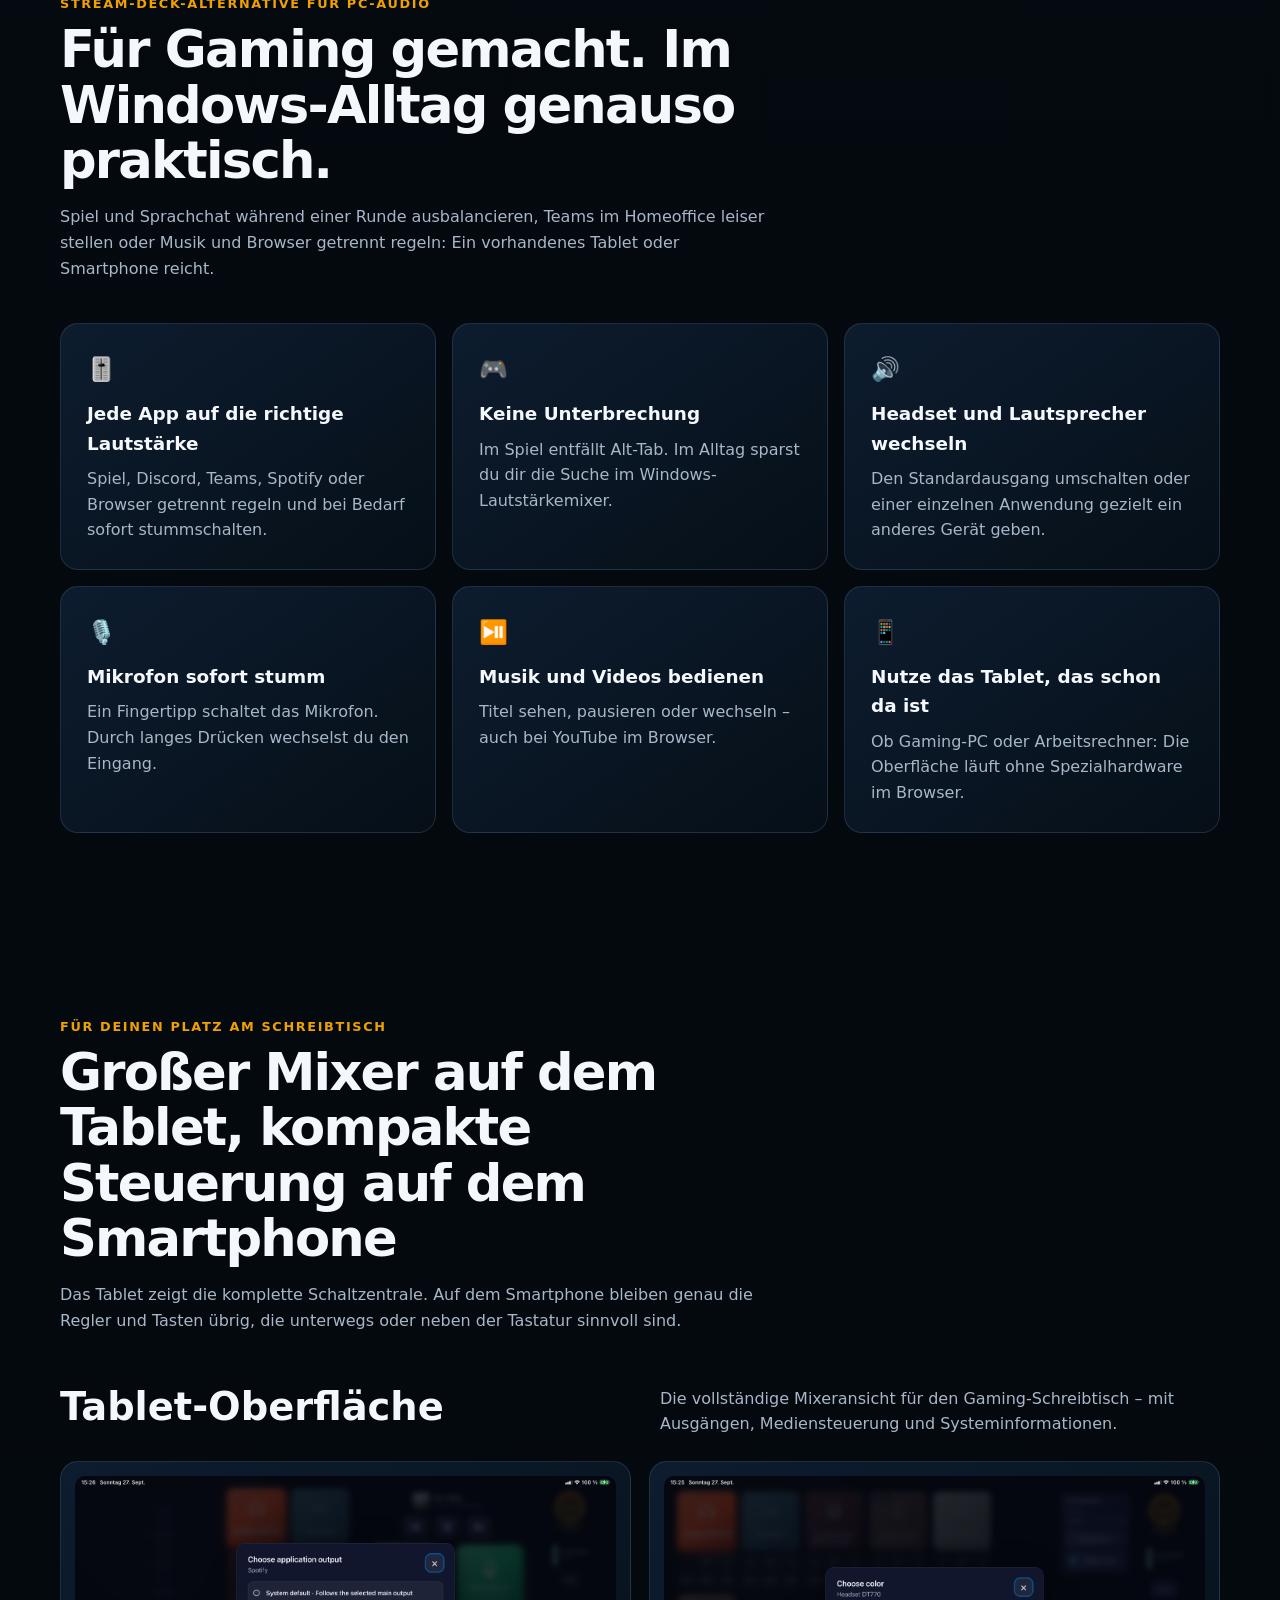
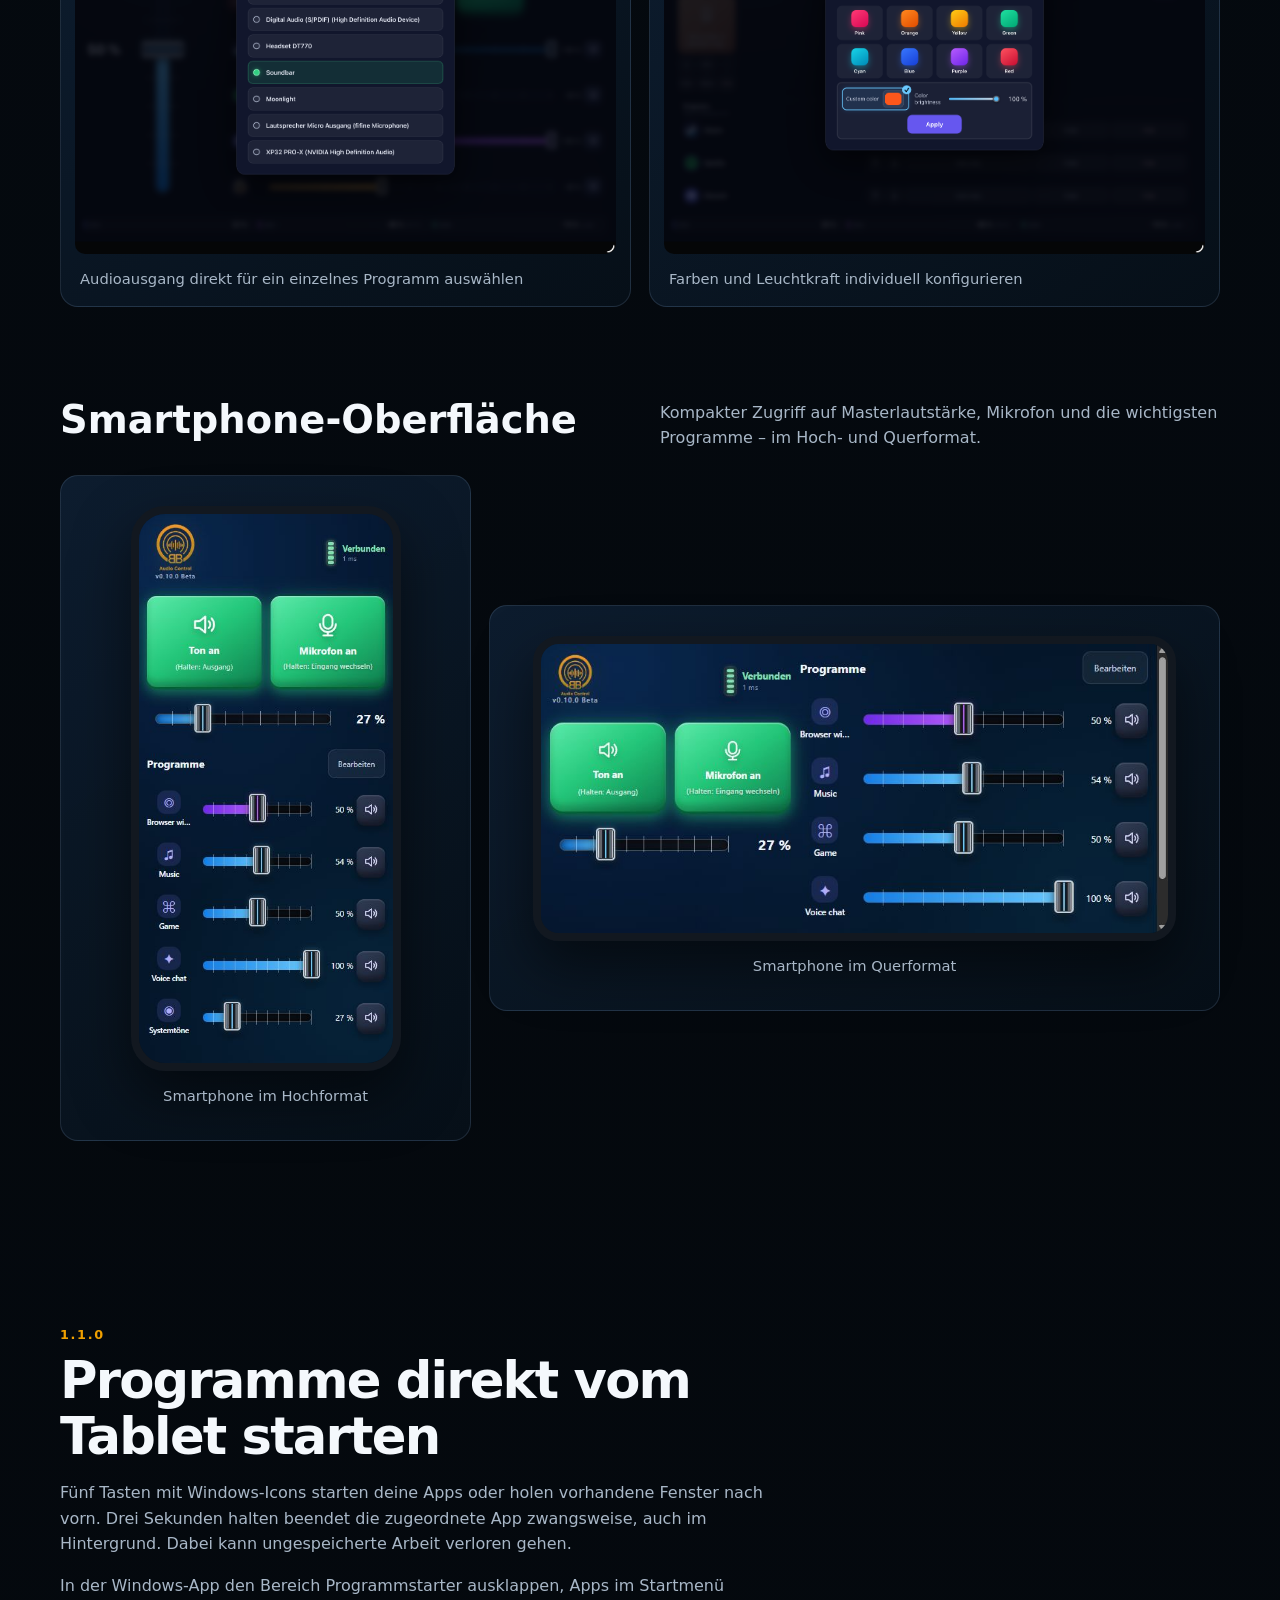
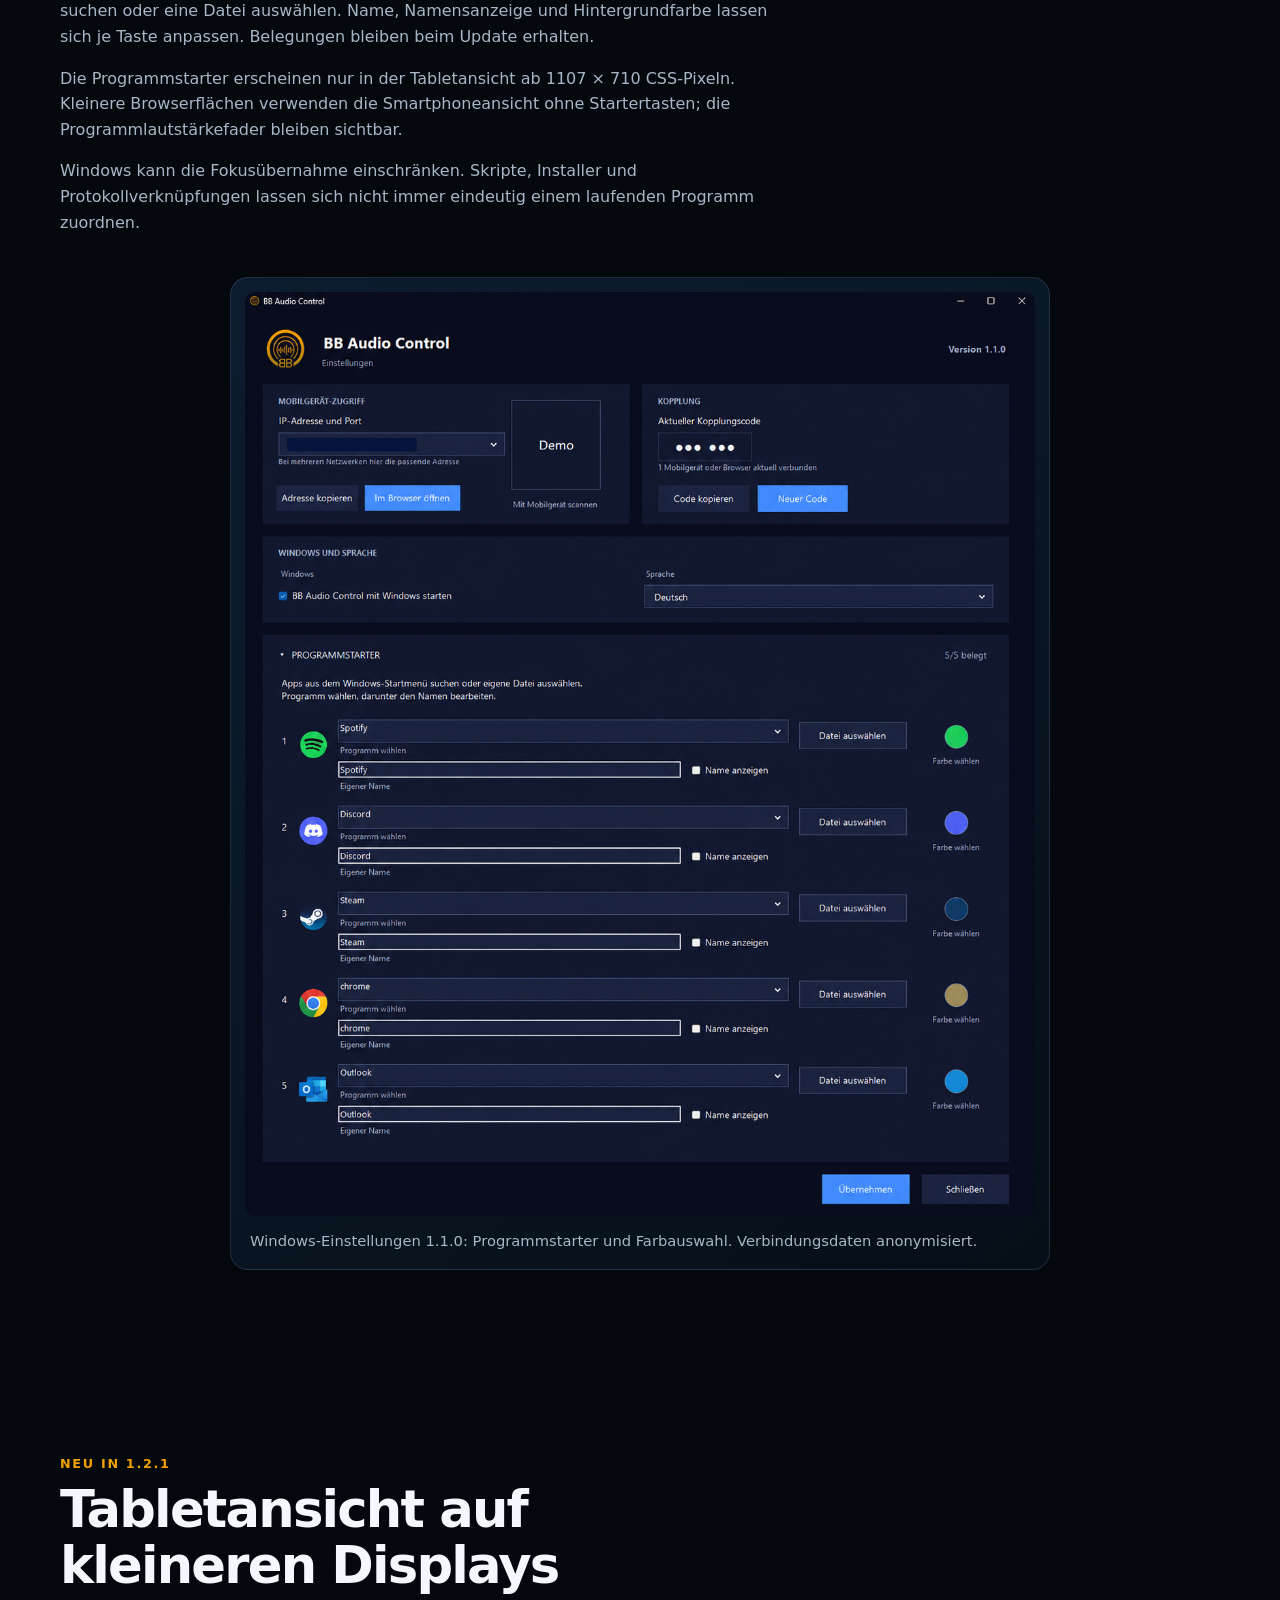
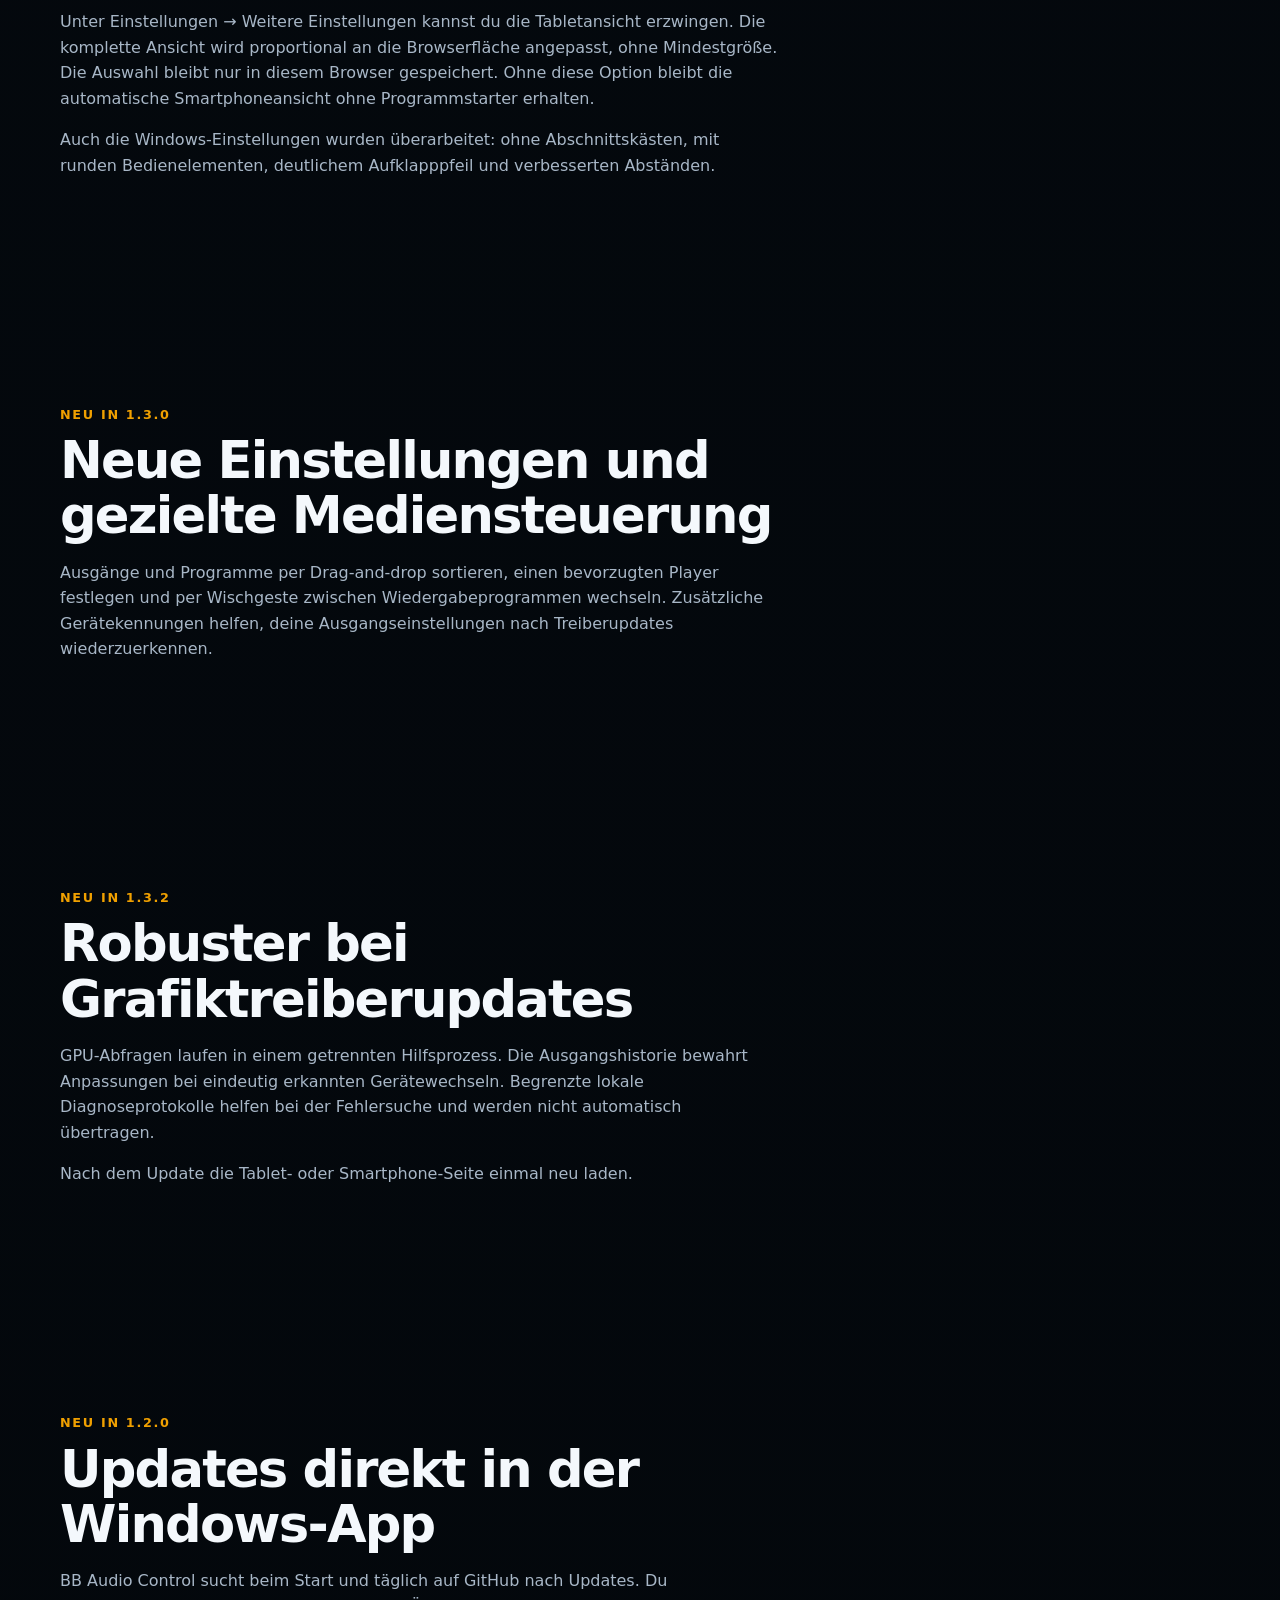
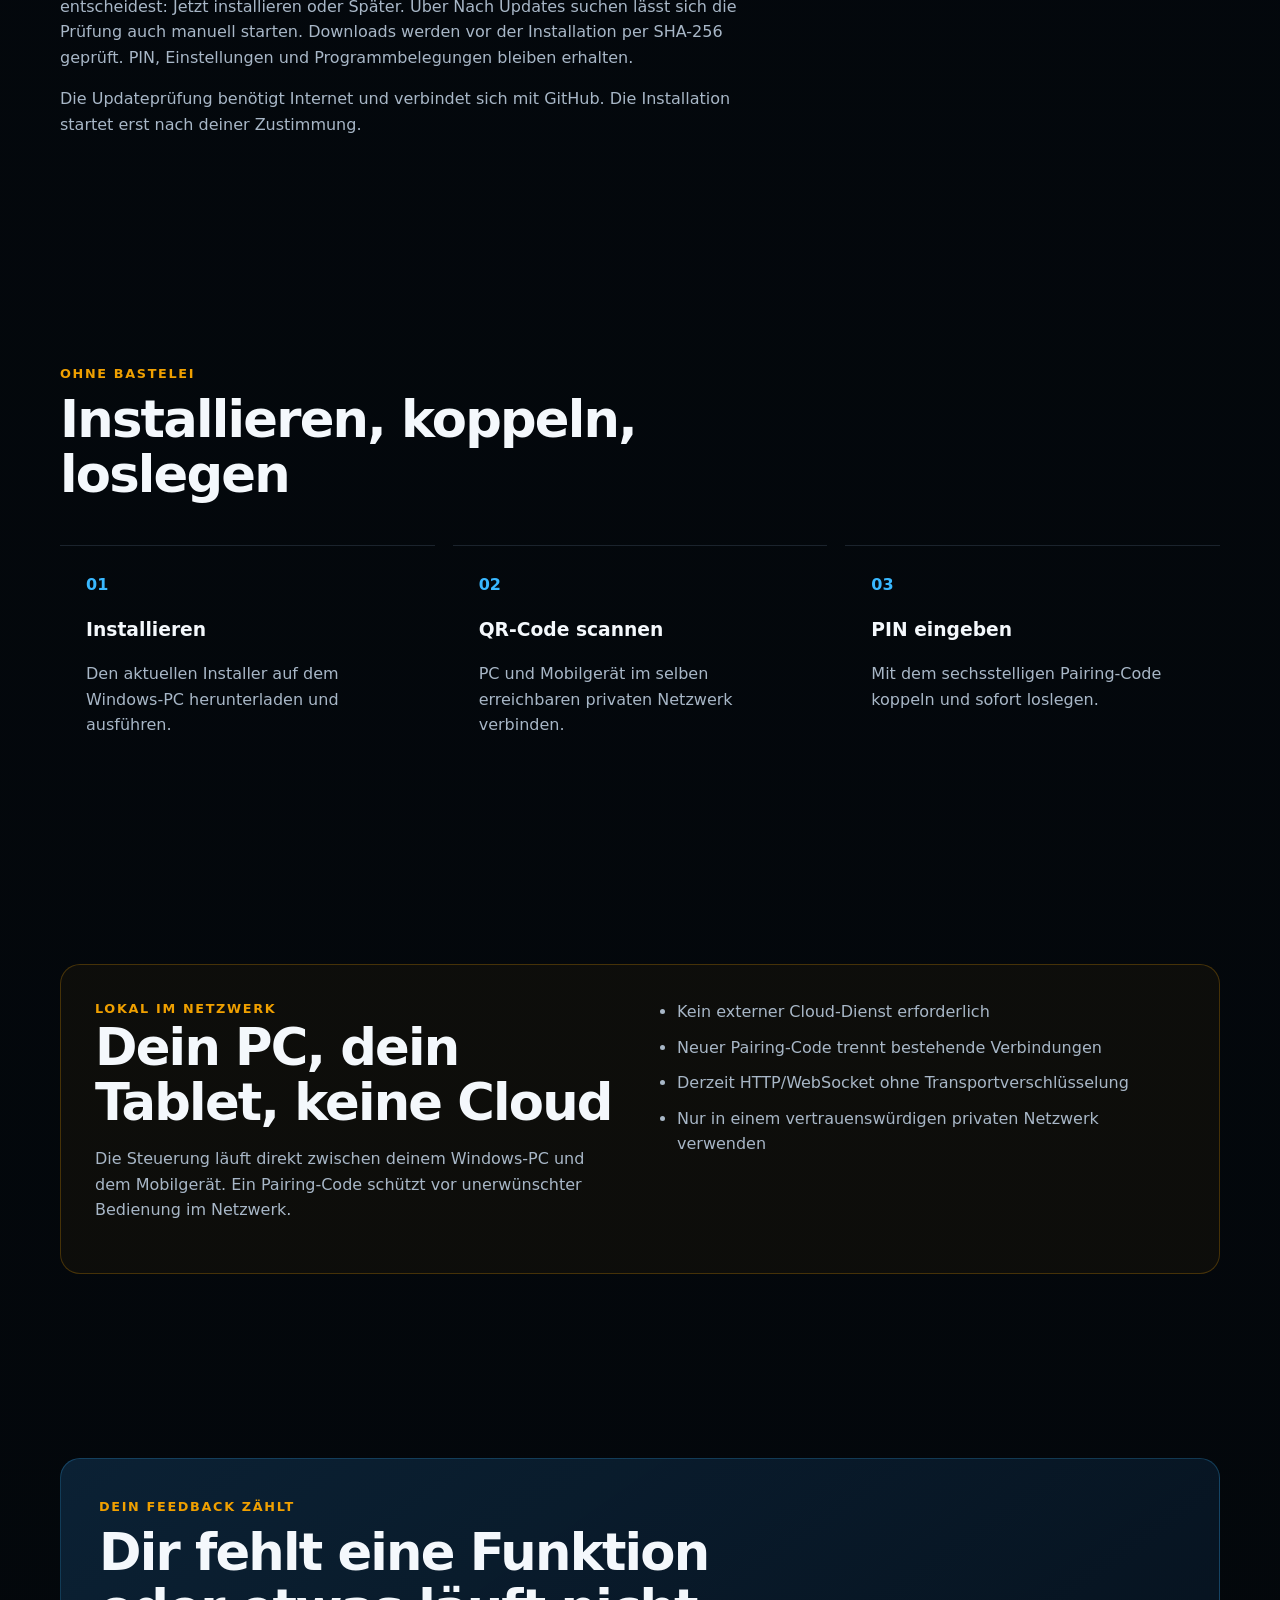
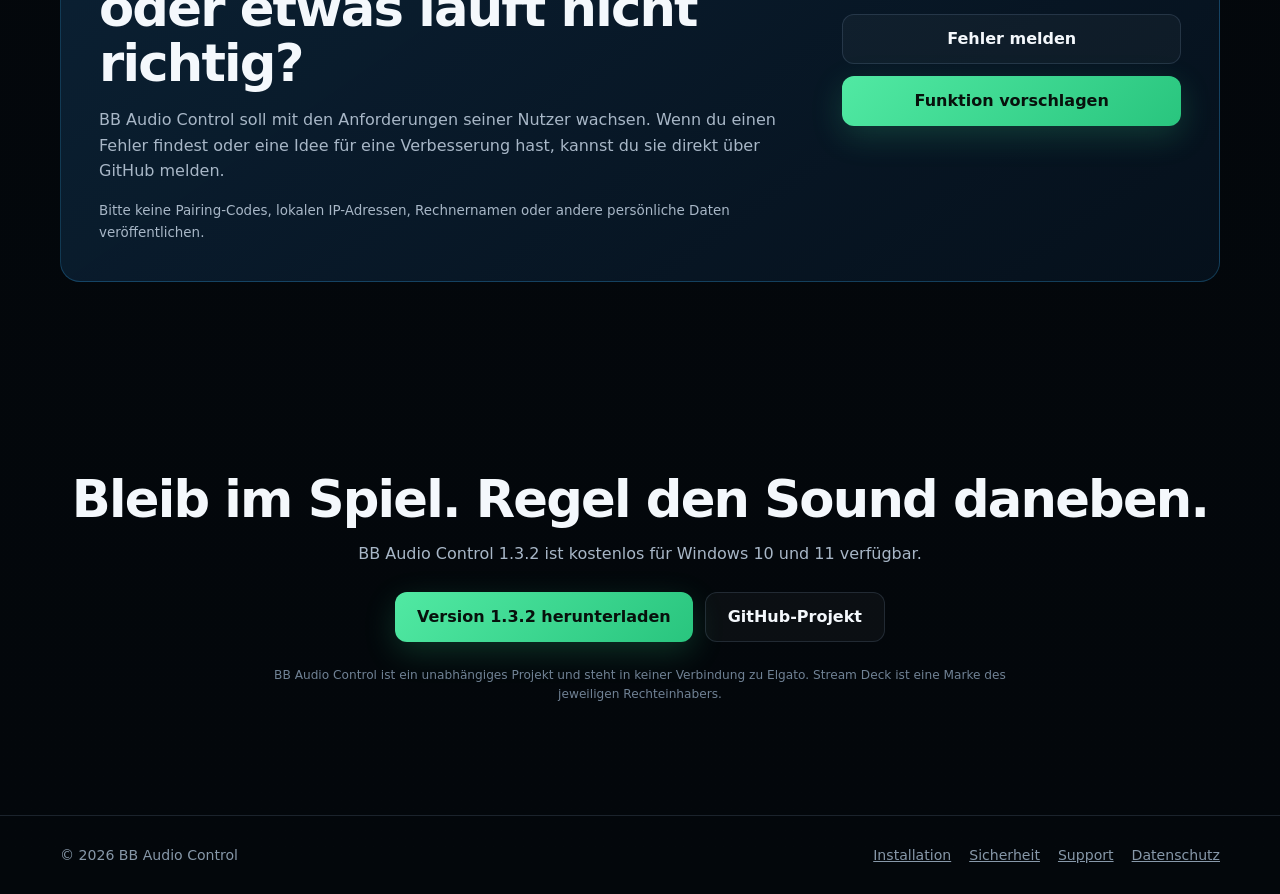
==== commit 60b54c6b: "docs: release 1.3.2 driver-update resilience and output history" ====
--- a/docs/index.html
+++ b/docs/index.html
@@ -16,7 +16,7 @@
   <meta property="og:type" content="website">
   <meta property="og:url" content="https://macson17.github.io/BB-Audio-Control/">
   <meta property="og:image" content="https://macson17.github.io/BB-Audio-Control/assets/v1.1.0-tablet-dashboard.png">
-  <script type="application/ld+json">{"@context":"https://schema.org","@type":"SoftwareApplication","name":"BB Audio Control","applicationCategory":"MultimediaApplication","operatingSystem":"Windows 10, Windows 11","softwareVersion":"1.3.0","downloadUrl":"https://github.com/macson17/BB-Audio-Control/releases/tag/v1.3.0","image":"https://macson17.github.io/BB-Audio-Control/assets/v1.1.0-tablet-dashboard.png","description":"Stream-Deck-Alternative für die PC-Audiosteuerung beim Gaming, im Homeoffice und im Windows-Alltag. Regelt Programme, Audioausgänge, Mikrofon und Medien vom Tablet oder Smartphone.","offers":{"@type":"Offer","price":"0","priceCurrency":"EUR"}}</script>
+  <script type="application/ld+json">{"@context":"https://schema.org","@type":"SoftwareApplication","name":"BB Audio Control","applicationCategory":"MultimediaApplication","operatingSystem":"Windows 10, Windows 11","softwareVersion":"1.3.2","downloadUrl":"https://github.com/macson17/BB-Audio-Control/releases/tag/v1.3.2","image":"https://macson17.github.io/BB-Audio-Control/assets/v1.1.0-tablet-dashboard.png","description":"Stream-Deck-Alternative für die PC-Audiosteuerung beim Gaming, im Homeoffice und im Windows-Alltag. Regelt Programme, Audioausgänge, Mikrofon und Medien vom Tablet oder Smartphone.","offers":{"@type":"Offer","price":"0","priceCurrency":"EUR"}}</script>
 </head>
 <body>
   <header class="site-header"><div class="wrap nav">
@@ -25,10 +25,10 @@
   </div></header>
   <main id="top">
     <section class="hero"><div class="wrap">
-      <div class="eyebrow">Audiosteuerung fürs Gaming · Version 1.3.0</div>
+      <div class="eyebrow">Audiosteuerung fürs Gaming · Version 1.3.2</div>
       <h1>Dein Sound im Griff.</h1>
       <p class="lead">Spiel zu laut, Sprachchat zu leise oder der Browser dröhnt dazwischen? Regle jede Anwendung direkt auf dem Tablet oder Smartphone – beim Gaming genauso wie im normalen Windows-Alltag.</p>
-      <div class="actions"><a class="button button-primary" href="https://github.com/macson17/BB-Audio-Control/releases/tag/v1.3.0">Kostenlos herunterladen</a><a class="button button-secondary" href="#funktionen">Funktionen ansehen</a></div>
+      <div class="actions"><a class="button button-primary" href="https://github.com/macson17/BB-Audio-Control/releases/tag/v1.3.2">Kostenlos herunterladen</a><a class="button button-secondary" href="#funktionen">Funktionen ansehen</a></div>
       <p class="microcopy">Windows 10/11 · x64 · Kostenlos · Installer derzeit nicht digital signiert</p>
       <div class="hero-shot"><div class="tablet-frame"><img src="assets/v1.1.0-tablet-dashboard.png" alt="BB Audio Control Dashboard auf einem Tablet" width="2778" height="1940"></div><div class="tablet-stand" aria-hidden="true"></div></div>
     </div></section>
@@ -66,6 +66,7 @@
     <section class="section" id="programmstarter"><div class="wrap"><div class="section-head"><div class="eyebrow">1.1.0</div><h2>Programme direkt vom Tablet starten</h2><p>Fünf Tasten mit Windows-Icons starten deine Apps oder holen vorhandene Fenster nach vorn. Drei Sekunden halten beendet die zugeordnete App zwangsweise, auch im Hintergrund. Dabei kann ungespeicherte Arbeit verloren gehen.</p><p>In der Windows-App den Bereich Programmstarter ausklappen, Apps im Startmenü suchen oder eine Datei auswählen. Name, Namensanzeige und Hintergrundfarbe lassen sich je Taste anpassen. Belegungen bleiben beim Update erhalten.</p><p>Die Programmstarter erscheinen nur in der Tabletansicht ab 1107 × 710 CSS-Pixeln. Kleinere Browserflächen verwenden die Smartphoneansicht ohne Startertasten; die Programmlautstärkefader bleiben sichtbar.</p><p>Windows kann die Fokusübernahme einschränken. Skripte, Installer und Protokollverknüpfungen lassen sich nicht immer eindeutig einem laufenden Programm zuordnen.</p></div><figure class="device-card windows-settings"><img src="assets/v1.1.0-windows-settings.png" alt="Windows-Einstellungen 1.1.0: Programmstarter und Farbauswahl. Verbindungsdaten anonymisiert." loading="lazy" width="1159" height="1356"><figcaption>Windows-Einstellungen 1.1.0: Programmstarter und Farbauswahl. Verbindungsdaten anonymisiert.</figcaption></figure></div></section>
     <section class="section"><div class="wrap"><div class="section-head"><div class="eyebrow">Neu in 1.2.1</div><h2>Tabletansicht auf kleineren Displays</h2><p>Unter Einstellungen → Weitere Einstellungen kannst du die Tabletansicht erzwingen. Die komplette Ansicht wird proportional an die Browserfläche angepasst, ohne Mindestgröße. Die Auswahl bleibt nur in diesem Browser gespeichert. Ohne diese Option bleibt die automatische Smartphoneansicht ohne Programmstarter erhalten.</p><p>Auch die Windows-Einstellungen wurden überarbeitet: ohne Abschnittskästen, mit runden Bedienelementen, deutlichem Aufklapppfeil und verbesserten Abständen.</p></div></div></section>
     <section class="section"><div class="wrap"><div class="section-head"><div class="eyebrow">Neu in 1.3.0</div><h2>Neue Einstellungen und gezielte Mediensteuerung</h2><p>Ausgänge und Programme per Drag-and-drop sortieren, einen bevorzugten Player festlegen und per Wischgeste zwischen Wiedergabeprogrammen wechseln. Zusätzliche Gerätekennungen helfen, deine Ausgangseinstellungen nach Treiberupdates wiederzuerkennen.</p></div></div></section>
+    <section class="section"><div class="wrap"><div class="section-head"><div class="eyebrow">Neu in 1.3.2</div><h2>Robuster bei Grafiktreiberupdates</h2><p>GPU-Abfragen laufen in einem getrennten Hilfsprozess. Die Ausgangshistorie bewahrt Anpassungen bei eindeutig erkannten Gerätewechseln. Begrenzte lokale Diagnoseprotokolle helfen bei der Fehlersuche und werden nicht automatisch übertragen.</p><p>Nach dem Update die Tablet- oder Smartphone-Seite einmal neu laden.</p></div></div></section>
     <section class="section" id="updates"><div class="wrap"><div class="section-head"><div class="eyebrow">Neu in 1.2.0</div><h2>Updates direkt in der Windows-App</h2><p>BB Audio Control sucht beim Start und täglich auf GitHub nach Updates. Du entscheidest: Jetzt installieren oder Später. Über Nach Updates suchen lässt sich die Prüfung auch manuell starten. Downloads werden vor der Installation per SHA-256 geprüft. PIN, Einstellungen und Programmbelegungen bleiben erhalten.</p><p>Die Updateprüfung benötigt Internet und verbindet sich mit GitHub. Die Installation startet erst nach deiner Zustimmung.</p></div></div></section>
 <section class="section" id="start"><div class="wrap">
       <div class="section-head"><div class="eyebrow">Ohne Bastelei</div><h2>Installieren, koppeln, loslegen</h2></div>
@@ -83,7 +84,7 @@
 
     <section class="section" id="feedback"><div class="wrap feedback-panel"><div><div class="eyebrow">Dein Feedback zählt</div><h2>Dir fehlt eine Funktion oder etwas läuft nicht richtig?</h2><p>BB Audio Control soll mit den Anforderungen seiner Nutzer wachsen. Wenn du einen Fehler findest oder eine Idee für eine Verbesserung hast, kannst du sie direkt über GitHub melden.</p><p class="feedback-note">Bitte keine Pairing-Codes, lokalen IP-Adressen, Rechnernamen oder andere persönliche Daten veröffentlichen.</p></div><div class="feedback-actions"><a class="button button-secondary" href="https://github.com/macson17/BB-Audio-Control/issues/new?template=bug_report_de.yml">Fehler melden</a><a class="button button-primary" href="https://github.com/macson17/BB-Audio-Control/issues/new?template=feature_request_de.yml">Funktion vorschlagen</a></div></div></section>
 
-    <section class="cta"><div class="wrap"><h2>Bleib im Spiel. Regel den Sound daneben.</h2><p>BB Audio Control 1.3.0 ist kostenlos für Windows 10 und 11 verfügbar.</p><div class="actions"><a class="button button-primary" href="https://github.com/macson17/BB-Audio-Control/releases/tag/v1.3.0">Version 1.3.0 herunterladen</a><a class="button button-secondary" href="https://github.com/macson17/BB-Audio-Control">GitHub-Projekt</a></div><p class="trademark-note">BB Audio Control ist ein unabhängiges Projekt und steht in keiner Verbindung zu Elgato. Stream Deck ist eine Marke des jeweiligen Rechteinhabers.</p></div></section>
+    <section class="cta"><div class="wrap"><h2>Bleib im Spiel. Regel den Sound daneben.</h2><p>BB Audio Control 1.3.2 ist kostenlos für Windows 10 und 11 verfügbar.</p><div class="actions"><a class="button button-primary" href="https://github.com/macson17/BB-Audio-Control/releases/tag/v1.3.2">Version 1.3.2 herunterladen</a><a class="button button-secondary" href="https://github.com/macson17/BB-Audio-Control">GitHub-Projekt</a></div><p class="trademark-note">BB Audio Control ist ein unabhängiges Projekt und steht in keiner Verbindung zu Elgato. Stream Deck ist eine Marke des jeweiligen Rechteinhabers.</p></div></section>
   </main>
   <footer><div class="wrap footer-row"><span>© 2026 BB Audio Control</span><div class="footer-links"><a href="https://github.com/macson17/BB-Audio-Control/blob/main/README-Installation-DE.md">Installation</a><a href="https://github.com/macson17/BB-Audio-Control/blob/main/SECURITY-DE.md">Sicherheit</a><a href="https://github.com/macson17/BB-Audio-Control/issues">Support</a><a href="privacy/">Datenschutz</a></div></div></footer>
 </body>
